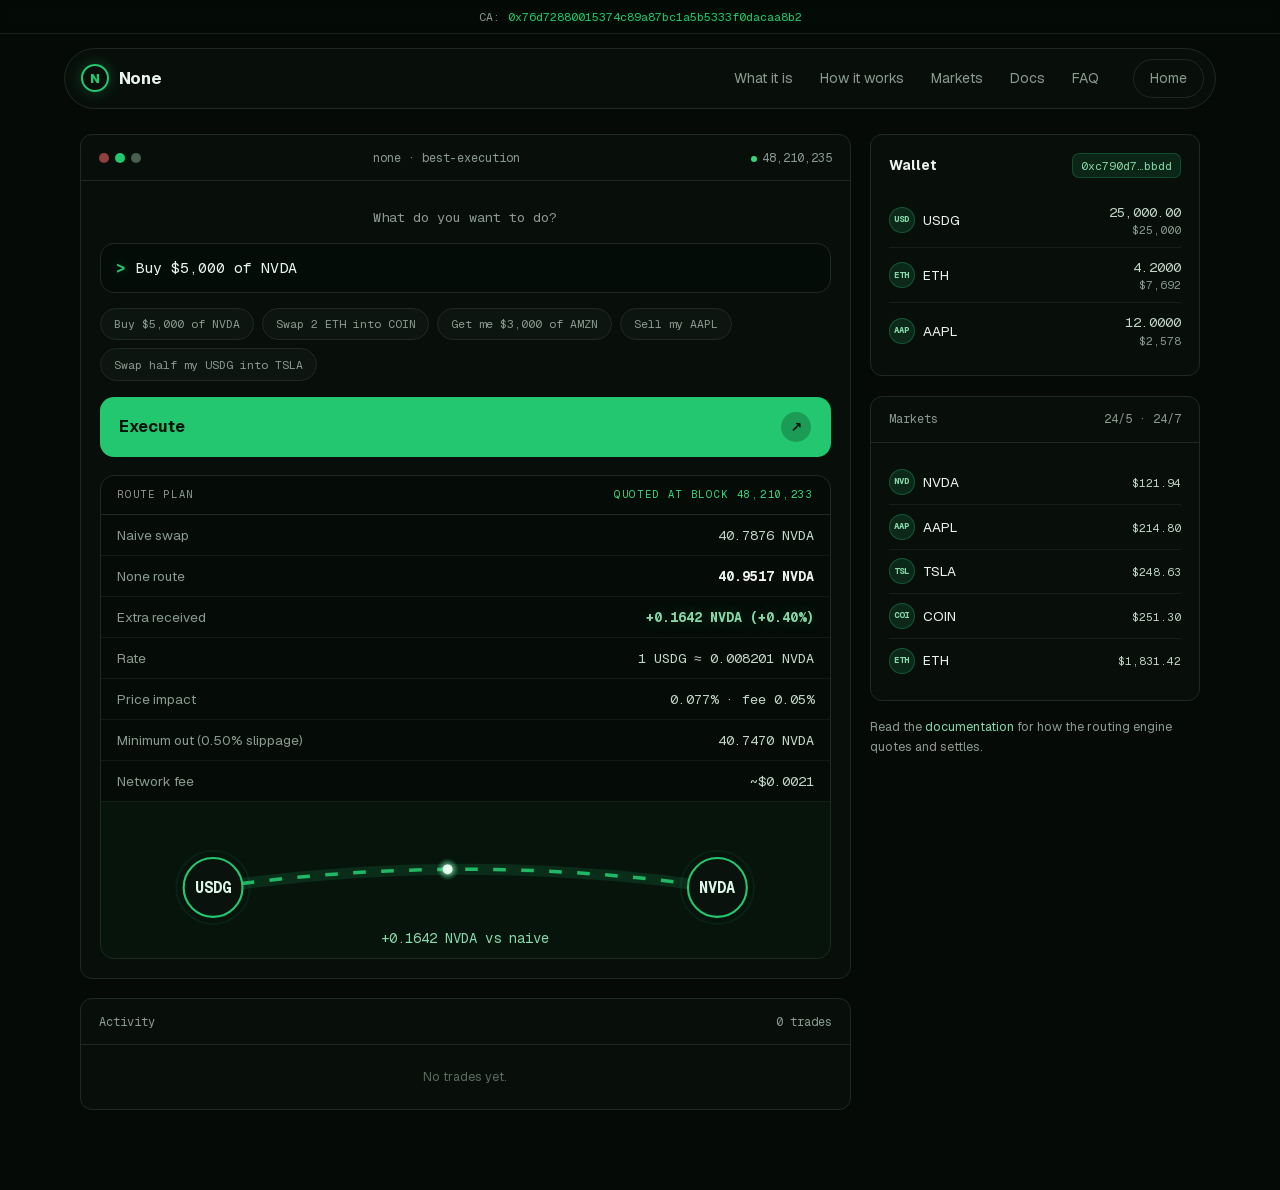
==== app/index.html @ 51dc3577 "Set headings in Space Grotesk and add a restrained neon lift Headings were running in Geist, the Ver" ====
<!DOCTYPE html><html lang="en" class="geist_a71539c9-module__T19VSG__variable geist_mono_8d43a2aa-module__8Li5zG__variable">
<head>
<meta charset="utf-8"/>
<meta name="viewport" content="width=device-width, initial-scale=1"/>
<title>Trade — None AI</title>
<meta name="description" content="Type a trade in plain English and None routes it across every venue on Robinhood Chain."/>
<link rel="icon" href="/icon.svg" type="image/svg+xml"/>
<link rel="stylesheet" href="/_next/static/chunks/3ksqjcf432ghy.css"/>
<link rel="stylesheet" href="/nk-page.css"/>
<style>
.wrap{max-width:72rem;margin:0 auto;padding:1.6rem 1rem 5rem}
.cols{display:grid;grid-template-columns:1fr 330px;gap:1.2rem;align-items:start}
@media (max-width:960px){.cols{grid-template-columns:1fr}}
.panel{border:1px solid var(--border);border-radius:12px;background:rgba(10,18,13,.62);overflow:hidden}
.panel-h{display:flex;align-items:center;justify-content:space-between;gap:1rem;padding:.85rem 1.1rem;border-bottom:1px solid var(--border);font-family:var(--font-geist-mono),monospace;font-size:12px;color:var(--muted)}
.dots{display:flex;gap:.4rem}.dots i{width:10px;height:10px;border-radius:50%;display:block}
.dots i:nth-child(1){background:#ff6b6b8c}.dots i:nth-child(2){background:#23c76f}.dots i:nth-child(3){background:#47604f}
.blk{width:6px;height:6px;border-radius:50%;background:var(--green);display:inline-block;animation:bp 1.6s ease-out infinite;margin-right:.35rem}
@keyframes bp{0%{box-shadow:0 0 0 0 rgba(55,214,122,.6)}70%{box-shadow:0 0 0 7px rgba(55,214,122,0)}100%{box-shadow:0 0 0 0 rgba(55,214,122,0)}}
.pad{padding:1.2rem}
.ask{text-align:center;color:var(--muted);font-family:var(--font-geist-mono),monospace;font-size:13.5px;margin:.4rem 0 1rem}
.inputrow{display:flex;align-items:center;gap:.6rem;border:1px solid var(--border);border-radius:14px;background:rgba(3,11,6,.6);padding:.75rem .9rem;transition:border-color .3s,box-shadow .3s}
.inputrow:focus-within{border-color:rgba(35,199,111,.6);box-shadow:0 0 0 3px rgba(35,199,111,.13)}
.inputrow .gt{color:var(--accent);font-family:var(--font-geist-mono),monospace;font-weight:700}
#intent{flex:1;background:none;border:0;outline:none;color:var(--fg);font-family:var(--font-geist-mono),monospace;font-size:15px;min-width:0}
#intent::placeholder{color:#4c6155}
.chips{display:flex;flex-wrap:wrap;gap:.5rem;margin-top:.9rem}
.chip{
  border:1px solid var(--border);background:rgba(17,26,20,.6);color:var(--muted);border-radius:999px;
  padding:.42rem .8rem;font-family:var(--font-geist-mono),monospace;font-size:11.5px;cursor:pointer;
  transition:border-color .25s,color .25s,transform .25s;
}
.chip:hover{border-color:rgba(35,199,111,.5);color:var(--fg);transform:translateY(-1px)}
.btn{
  width:100%;margin-top:1rem;border:0;border-radius:14px;cursor:pointer;font-size:16px;font-weight:700;color:#04140a;
  padding:.95rem 1.2rem;display:flex;align-items:center;justify-content:space-between;
  background:var(--accent);transition:background .2s ease,opacity .2s ease;font-family:inherit;
}
.btn:hover:not(:disabled){background:#2fd882}
.btn:disabled{opacity:.45;cursor:not-allowed}
.btn .ar{width:30px;height:30px;border-radius:50%;background:rgba(0,0,0,.22);display:grid;place-items:center;font-size:14px}
.quote{margin-top:1.1rem;border:1px solid var(--border);border-radius:14px;background:rgba(3,11,6,.5);overflow:hidden}
.quote.hidden,.hidden{display:none}
.qh{display:flex;justify-content:space-between;align-items:center;padding:.7rem 1rem;border-bottom:1px solid var(--border);font-family:var(--font-geist-mono),monospace;font-size:10.5px;letter-spacing:.16em;text-transform:uppercase;color:var(--muted)}
.qh .ok{color:var(--green)}
.qrow{display:flex;justify-content:space-between;gap:1rem;padding:.62rem 1rem;font-size:13.5px}
.qrow+.qrow{border-top:1px solid rgba(30,42,34,.55)}
.qrow span:first-child{color:var(--muted)}
.qrow span:last-child{font-family:var(--font-geist-mono),monospace;color:#c2d6c9;text-align:right}
.qrow.win span:last-child{color:var(--fg);font-weight:700}
.qrow.delta span:last-child{color:var(--accent-soft);font-weight:700}
.routeviz{padding:.4rem 0 .2rem;background:rgba(35,199,111,.04);border-top:1px solid rgba(30,42,34,.55)}
.routeviz svg{display:block;width:100%;height:auto}
.err{border:1px solid rgba(255,107,107,.4);background:rgba(255,107,107,.08);color:#ffb3b3;border-radius:12px;padding:.8rem 1rem;font-size:13.5px;margin-top:1rem;line-height:1.55}
/* wallet card */
.wcard{padding:1.1rem}
.wtop{display:flex;justify-content:space-between;align-items:center;margin-bottom:.9rem}
.wtop b{font-size:14px}
.addr{font-family:var(--font-geist-mono),monospace;font-size:11.5px;color:var(--accent-soft);background:rgba(35,199,111,.12);border:1px solid rgba(35,199,111,.25);padding:.2rem .5rem;border-radius:7px}
.bal{display:flex;justify-content:space-between;align-items:center;padding:.55rem 0;font-size:13.5px;border-top:1px solid rgba(30,42,34,.6)}
.bal:first-of-type{border-top:0}
.bal .s{display:flex;align-items:center;gap:.55rem}
.sym{width:26px;height:26px;border-radius:50%;display:grid;place-items:center;font-family:var(--font-geist-mono),monospace;font-size:9px;font-weight:700;background:rgba(35,199,111,.14);border:1px solid rgba(35,199,111,.3);color:var(--accent-soft)}
.bal .v{font-family:var(--font-geist-mono),monospace;text-align:right;color:#c2d6c9}
.bal .v small{display:block;color:var(--muted);font-size:11px}
.px{font-family:var(--font-geist-mono),monospace;font-size:11px;transition:color .4s}
.px.up{color:var(--green)}.px.dn{color:var(--red)}
.hist{max-height:250px;overflow:auto}
.hitem{padding:.65rem 1.1rem;border-top:1px solid rgba(30,42,34,.6);font-size:12.5px;color:var(--muted);animation:nkDrop .3s ease}
.hitem b{color:var(--fg);font-weight:600}
.hitem .h{font-family:var(--font-geist-mono),monospace;font-size:10.5px;color:#5a6b60;display:block;margin-top:.2rem}
.empty{padding:1.4rem 1.1rem;color:#5a6b60;font-size:12.5px;text-align:center}
/* execution overlay */
.exec{position:fixed;inset:0;z-index:80;display:grid;place-items:center;background:rgba(3,11,6,.82);backdrop-filter:blur(6px);animation:nkDrop .3s ease}
.exec-box{width:min(92vw,420px);border:1px solid rgba(35,199,111,.4);border-radius:18px;background:rgba(10,18,13,.97);padding:1.5rem;box-shadow:0 30px 80px -30px rgba(0,0,0,.9)}
.exec-box h3{margin:0 0 1.1rem;font-size:17px}
.estep{display:flex;align-items:center;gap:.7rem;padding:.5rem 0;font-size:13.5px;color:#5a6b60;transition:color .3s}
.estep.on{color:#c2d6c9}.estep.done{color:var(--fg)}
.spin{width:16px;height:16px;border-radius:50%;border:2px solid rgba(35,199,111,.25);border-top-color:var(--accent);flex:0 0 auto}
.estep.on .spin{animation:sp .7s linear infinite}
@keyframes sp{to{transform:rotate(360deg)}}
.estep.done .spin{border-color:var(--green);border-top-color:var(--green);position:relative}
.estep.done .spin::after{content:"";position:absolute;left:4px;top:1px;width:4px;height:8px;border:2px solid var(--green);border-top:0;border-left:0;transform:rotate(45deg)}
.receipt{margin-top:1.1rem;padding-top:1rem;border-top:1px solid var(--border);font-size:13px}
.receipt .r{display:flex;justify-content:space-between;gap:1rem;padding:.28rem 0;color:var(--muted)}
.receipt .r span:last-child{font-family:var(--font-geist-mono),monospace;color:#c2d6c9;word-break:break-all;text-align:right}
.receipt .g{color:var(--green);font-weight:700}
</style>
<link rel="preload" as="font" type="font/woff2" crossorigin href="/fonts/space-grotesk-latin.woff2"/><link rel="stylesheet" href="/nk-type.css?v=1"/></head>
<body>

<div class="nk-topbar">CA: <span class="mono accent">0x76d72880015374c89a87bc1a5b5333f0dacaa8b2</span></div>

<header class="nk-hdr">
  <nav class="nk-nav">
    <a class="nk-brand" href="/"><span class="nk-logo">N</span> None</a>
    <div class="nk-links">
      <a href="/#what">What it is</a><a href="/#how">How it works</a>
      <a href="/#markets">Markets</a><a href="/docs">Docs</a><a href="/#faq">FAQ</a>
    </div>
    <div class="nk-actions">
      <a class="nk-ghost" href="/">Home</a>
      <button class="nk-burger" aria-label="Menu" aria-expanded="false"><span></span><span></span><span></span></button>
    </div>
  </nav>
  <div class="nk-mobile" hidden>
    <a href="/#what">What it is</a><a href="/#how">How it works</a><a href="/#markets">Markets</a>
    <a href="/docs">Docs</a><a href="/#faq">FAQ</a>
  </div>
</header>

<div class="wrap">
  <div class="cols">
    <div>
      <div class="panel">
        <div class="panel-h">
          <div class="dots"><i></i><i></i><i></i></div>
          <span>none · best-execution</span>
          <span><span class="blk"></span><span id="blk">48,210,233</span></span>
        </div>
        <div class="pad">
          <p class="ask">What do you want to do?</p>
          <div class="inputrow">
            <span class="gt">&gt;</span>
            <input id="intent" autocomplete="off" spellcheck="false" placeholder="Buy $5,000 of NVDA"/>
          </div>
          <div class="chips" id="chips"></div>
          <button class="btn" id="exec" disabled>Execute <span class="ar">↗</span></button>
          <div id="err" class="err hidden"></div>

          <div class="quote hidden" id="quote">
            <div class="qh"><span>Route plan</span><span class="ok" id="qblock">quoted at block —</span></div>
            <div class="qrow"><span>Naive swap</span><span id="qnaive">—</span></div>
            <div class="qrow win"><span>None route</span><span id="qroute">—</span></div>
            <div class="qrow delta"><span>Extra received</span><span id="qdelta">—</span></div>
            <div class="qrow"><span>Rate</span><span id="qrate">—</span></div>
            <div class="qrow"><span>Price impact</span><span id="qimpact">—</span></div>
            <div class="qrow"><span>Minimum out (0.50% slippage)</span><span id="qmin">—</span></div>
            <div class="qrow"><span>Network fee</span><span id="qgas">—</span></div>
            <div class="routeviz" id="viz"></div>
          </div>
        </div>
      </div>

      <div class="panel" style="margin-top:1.2rem">
        <div class="panel-h"><span>Activity</span><span id="hcount">0 trades</span></div>
        <div class="hist" id="hist"><div class="empty">No trades yet.</div></div>
      </div>
    </div>

    <div>
      <div class="panel">
        <div class="wcard">
          <div class="wtop"><b>Wallet</b><span class="addr" id="waddr">0x0000…0000</span></div>
          <div id="bals"></div>
        </div>
      </div>
      <div class="panel" style="margin-top:1.2rem">
        <div class="panel-h"><span>Markets</span><span>24/5 · 24/7</span></div>
        <div class="wcard" id="mkts"></div>
      </div>
      <p class="muted small" style="margin-top:1rem;line-height:1.6">
        Read the <a href="/docs" style="color:var(--accent-soft)">documentation</a> for how the routing engine quotes and settles.
      </p>
    </div>
  </div>
</div>

<script src="/nk-page.js" defer></script>
<script>
(function(){
  /* ---------- simulated market ---------- */
  var A = {
    USDG:{name:'Stablecoin', px:1,        cls:'base'},
    ETH :{name:'Ether',      px:1831.42,  cls:'crypto'},
    NVDA:{name:'NVIDIA',     px:121.94,   cls:'equity'},
    AAPL:{name:'Apple',      px:214.80,   cls:'equity'},
    TSLA:{name:'Tesla',      px:248.63,   cls:'equity'},
    COIN:{name:'Coinbase',   px:251.30,   cls:'equity'},
    AMZN:{name:'Amazon',     px:178.24,   cls:'equity'},
    MSFT:{name:'Microsoft',  px:449.10,   cls:'equity'},
    GOOGL:{name:'Alphabet',  px:176.90,   cls:'equity'},
    META:{name:'Meta',       px:512.70,   cls:'equity'}
  };
  var bal = { USDG:25000, ETH:4.2, NVDA:0, AAPL:12, TSLA:0, COIN:0, AMZN:0, MSFT:0, GOOGL:0, META:0 };
  var block = 48210233, hist = [];

  var $ = function(id){ return document.getElementById(id); };
  function fmt(v,d){ d = d==null?2:d; return v.toLocaleString('en-US',{minimumFractionDigits:d,maximumFractionDigits:d}); }
  function short(v){ return v>=1000? fmt(v,0) : fmt(v,2); }

  var addr = '0x' + Math.random().toString(16).slice(2,8) + '…' + Math.random().toString(16).slice(2,6);
  $('waddr').textContent = addr;

  /* ---------- render ---------- */
  function renderBals(){
    var h = '';
    Object.keys(bal).forEach(function(s){
      if (bal[s] <= 0.000001 && s!=='USDG') return;
      var usd = bal[s]*A[s].px;
      h += '<div class="bal"><div class="s"><span class="sym">'+s.slice(0,3)+'</span><div><div>'+s+'</div></div></div>'+
           '<div class="v">'+fmt(bal[s], s==='USDG'?2:4)+'<small>$'+short(usd)+'</small></div></div>';
    });
    $('bals').innerHTML = h;
  }
  function renderMkts(){
    var h = '';
    ['NVDA','AAPL','TSLA','COIN','ETH'].forEach(function(s){
      h += '<div class="bal"><div class="s"><span class="sym">'+s.slice(0,3)+'</span><div>'+s+'</div></div>'+
           '<div class="v"><span class="px" data-px="'+s+'">$'+fmt(A[s].px,2)+'</span></div></div>';
    });
    $('mkts').innerHTML = h;
  }
  renderBals(); renderMkts();

  /* price drift + block ticker */
  setInterval(function(){
    Object.keys(A).forEach(function(s){
      if (s==='USDG') return;
      var chg = (Math.random()*2-1)*0.004;
      A[s].px *= (1+chg); A[s].dir = chg>=0?1:-1;
    });
    document.querySelectorAll('[data-px]').forEach(function(el){
      var s = el.getAttribute('data-px');
      el.textContent = '$'+fmt(A[s].px,2);
      el.classList.remove('up','dn'); void el.offsetWidth;
      el.classList.add(A[s].dir>0?'up':'dn');
    });
    renderBals();
    if (!$('quote').classList.contains('hidden')) quote(lastIntent, true);
  }, 2200);
  setInterval(function(){ block += Math.floor(Math.random()*4)+1; $('blk').textContent = block.toLocaleString('en-US'); }, 900);

  /* ---------- intent parser ---------- */
  var SYMS = Object.keys(A);
  function findSym(txt, skip){
    var best=null, bi=1e9;
    SYMS.forEach(function(s){
      if (skip && s===skip) return;
      var re = new RegExp('\\b'+s+'\\b','i'), m = txt.match(re);
      if (m && m.index<bi){ bi=m.index; best=s; }
    });
    return best;
  }
  function parse(raw){
    var t = (raw||'').trim();
    if (!t) return {err:'Type what you want to do — for example "Buy $5,000 of NVDA".'};
    var low = t.toLowerCase();

    // sell / dump the whole position
    if (/\b(sell|dump)\b/.test(low)){
      var s1 = findSym(t);
      if (!s1) return {err:'Which asset do you want to sell? Try "Sell my AAPL".'};
      if (s1==='USDG') return {err:'USDG is the base asset here — sell an equity or ETH into it instead.'};
      var amt = bal[s1];
      if (/\bhalf\b/.test(low)) amt = bal[s1]/2;
      if (amt<=0) return {err:'Your wallet holds no '+s1+'. Buy some first, then sell it.'};
      return {inA:s1, outA:'USDG', amtIn:amt};
    }

    // explicit token amount: "swap 2 ETH into COIN"
    var mTok = t.match(/([\d,]+(?:\.\d+)?)\s*([A-Za-z]{2,5})\b/);
    // dollar amount: "buy $5,000 of NVDA"
    var mUsd = t.match(/\$\s*([\d,]+(?:\.\d+)?)\s*(k|m)?/i);

    var outA = null, inA = null, amtIn = null;

    if (mUsd){
      var v = parseFloat(mUsd[1].replace(/,/g,''));
      if (/k/i.test(mUsd[2]||'')) v *= 1000;
      if (/m/i.test(mUsd[2]||'')) v *= 1e6;
      inA = 'USDG'; amtIn = v;
      outA = findSym(t,'USDG');
      if (!outA) return {err:'Which asset should I buy? Try "Buy $5,000 of NVDA".'};
    } else if (mTok && A[mTok[2].toUpperCase()]){
      inA = mTok[2].toUpperCase();
      amtIn = parseFloat(mTok[1].replace(/,/g,''));
      var rest = t.slice((mTok.index||0)+mTok[0].length);
      outA = findSym(rest, inA) || findSym(t, inA);
      if (!outA) return {err:'What should I swap that into? Try "Swap 2 ETH into COIN".'};
    } else if (/\bhalf\b/.test(low)){
      inA = findSym(t) || 'USDG';
      amtIn = bal[inA]/2;
      outA = findSym(t, inA);
      if (!outA) return {err:'What should I swap into? Try "Swap half my USDG into TSLA".'};
    } else {
      outA = findSym(t);
      if (outA) return {err:'How much '+outA+' do you want? Add a size, like "$3,000 of '+outA+'".'};
      return {err:'I could not read a trade from that. Try "Buy $5,000 of NVDA".'};
    }

    if (inA===outA) return {err:'Input and output are the same asset.'};
    if (!(amtIn>0)) return {err:'That size does not parse as a positive amount.'};
    if (amtIn > bal[inA]+1e-9) return {err:'Insufficient balance: you hold '+fmt(bal[inA],4)+' '+inA+'.'};
    return {inA:inA, outA:outA, amtIn:amtIn};
  }

  /* ---------- routing model (simulated) ---------- */
  function route(p){
    var vIn = p.amtIn * A[p.inA].px;
    var direct = (p.inA==='USDG'||p.outA==='USDG'||p.inA==='ETH'||p.outA==='ETH');
    var hops = direct ? [p.inA, p.outA] : [p.inA, 'ETH', p.outA];
    // naive: single direct pool, wider fee tier + more impact
    var naiveFee = 0.0030, naiveImpact = Math.min(0.012, vIn/2.2e6);
    var naiveOut = vIn*(1-naiveFee-naiveImpact)/A[p.outA].px;
    // routed: better tier, split impact across hops
    var rFee = direct ? 0.0005 : 0.0010, rImpact = Math.min(0.005, vIn/6.5e6);
    var routedOut = vIn*(1-rFee-rImpact)/A[p.outA].px;
    if (routedOut <= naiveOut) routedOut = naiveOut*1.0008;
    return {
      hops:hops, naiveOut:naiveOut, routedOut:routedOut,
      delta:routedOut-naiveOut, deltaPct:(routedOut/naiveOut-1)*100,
      rate:A[p.inA].px/A[p.outA].px, impact:rImpact*100,
      min:routedOut*0.995, gas:0.0021, tier:direct?'0.05%':'0.05% + 0.05%', vIn:vIn
    };
  }

  function vizSvg(hops, delta, outA){
    var W=520, H=hops.length>2?128:104, y=hops.length>2?74:56;
    var xs = hops.length>2 ? [62,260,458] : [80,440];
    var top = hops.length>2 ? 34 : y;
    var path = hops.length>2
      ? 'M62 '+y+' Q150 '+top+' 260 '+top+' Q370 '+top+' 458 '+y
      : 'M80 '+y+' Q260 '+(y-26)+' 440 '+y;
    var nodes = hops.map(function(s,i){
      var cx = xs[i], cy = (hops.length>2 && i===1) ? top : y;
      return '<circle cx="'+cx+'" cy="'+cy+'" r="21" fill="#0a120d" stroke="#23c76f" stroke-width="1.5"/>'+
        '<circle cx="'+cx+'" cy="'+cy+'" r="21" fill="none" stroke="#23c76f" stroke-width="1.5" opacity=".5">'+
        '<animate attributeName="r" values="21;27;21" dur="2.6s" repeatCount="indefinite"/>'+
        '<animate attributeName="opacity" values=".5;0;.5" dur="2.6s" repeatCount="indefinite"/></circle>'+
        '<text x="'+cx+'" y="'+(cy+4)+'" text-anchor="middle" font-family="var(--font-geist-mono),monospace" font-weight="700" font-size="11" fill="#dcf7e8">'+s+'</text>';
    }).join('');
    return '<svg viewBox="0 0 '+W+' '+H+'" fill="none" xmlns="http://www.w3.org/2000/svg">'+
      '<defs><radialGradient id="pg"><stop offset="0" stop-color="#e9fdf1"/><stop offset="1" stop-color="#23c76f" stop-opacity="0"/></radialGradient></defs>'+
      '<path d="'+path+'" stroke="#23c76f" stroke-width="8" opacity=".14" fill="none"/>'+
      '<path id="rp" d="'+path+'" stroke="#23c76f" stroke-width="2.5" fill="none" stroke-dasharray="9 11" opacity=".9">'+
        '<animate attributeName="stroke-dashoffset" from="0" to="-40" dur="1.1s" repeatCount="indefinite"/></path>'+
      '<circle r="8" fill="url(#pg)"><animateMotion dur="2.4s" repeatCount="indefinite"><mpath href="#rp"/></animateMotion></circle>'+
      '<circle r="3.5" fill="#e9fdf1"><animateMotion dur="2.4s" repeatCount="indefinite"><mpath href="#rp"/></animateMotion></circle>'+
      nodes+
      '<text x="'+(W/2)+'" y="'+(H-8)+'" text-anchor="middle" font-family="var(--font-geist-mono),monospace" font-size="10" fill="#86d8a8">+'+fmt(delta,4)+' '+outA+' vs naive</text>'+
      '</svg>';
  }

  /* ---------- quote ---------- */
  var lastIntent='', lastPlan=null;
  function quote(raw, silent){
    lastIntent = raw;
    var p = parse(raw);
    if (p.err){
      lastPlan=null; $('exec').disabled=true; $('quote').classList.add('hidden');
      if (!silent && raw.trim()){ $('err').textContent = p.err; $('err').classList.remove('hidden'); }
      else $('err').classList.add('hidden');
      return;
    }
    $('err').classList.add('hidden');
    var r = route(p); lastPlan = {p:p, r:r};
    $('qblock').textContent = 'quoted at block '+block.toLocaleString('en-US');
    $('qnaive').textContent = fmt(r.naiveOut,4)+' '+p.outA;
    $('qroute').textContent = fmt(r.routedOut,4)+' '+p.outA;
    $('qdelta').textContent = '+'+fmt(r.delta,4)+' '+p.outA+'  (+'+r.deltaPct.toFixed(2)+'%)';
    $('qrate').textContent = '1 '+p.inA+' ≈ '+fmt(r.rate, r.rate<1?6:4)+' '+p.outA;
    $('qimpact').textContent = r.impact.toFixed(3)+'%  ·  fee '+r.tier;
    $('qmin').textContent = fmt(r.min,4)+' '+p.outA;
    $('qgas').textContent = '~$'+r.gas.toFixed(4);
    $('viz').innerHTML = vizSvg(r.hops, r.delta, p.outA);
    $('quote').classList.remove('hidden');
    $('exec').disabled = false;
  }

  var ti;
  $('intent').addEventListener('input', function(){ clearTimeout(ti); ti=setTimeout(function(){ quote($('intent').value); },220); });
  $('intent').addEventListener('keydown', function(e){ if(e.key==='Enter' && !$('exec').disabled) run(); });

  var EX = ['Buy $5,000 of NVDA','Swap 2 ETH into COIN','Get me $3,000 of AMZN','Sell my AAPL','Swap half my USDG into TSLA'];
  $('chips').innerHTML = EX.map(function(e){ return '<button class="chip">'+e+'</button>'; }).join('');
  $('chips').addEventListener('click', function(e){
    if (!e.target.classList.contains('chip')) return;
    $('intent').value = e.target.textContent; quote(e.target.textContent);
  });

  /* ---------- simulated execution ---------- */
  function run(){
    if (!lastPlan) return;
    var p = lastPlan.p, r = lastPlan.r;
    var steps = ['Re-quoting at head block','Simulating route','Awaiting signature','Settling on Robinhood Chain'];
    var ov = document.createElement('div'); ov.className='exec';
    ov.innerHTML = '<div class="exec-box"><h3>Executing trade</h3><div id="esteps">'+
      steps.map(function(s,i){ return '<div class="estep" data-i="'+i+'"><span class="spin"></span><span>'+s+'</span></div>'; }).join('')+
      '</div><div id="rc"></div></div>';
    document.body.appendChild(ov);
    var i=0;
    function next(){
      var els = ov.querySelectorAll('.estep');
      if (i>0) { els[i-1].classList.remove('on'); els[i-1].classList.add('done'); }
      if (i>=steps.length) return done();
      els[i].classList.add('on'); i++;
      setTimeout(next, 620);
    }
    function done(){
      // apply the simulated fill
      bal[p.inA] -= p.amtIn;
      bal[p.outA] = (bal[p.outA]||0) + r.routedOut;
      renderBals();
      var hash = '0x' + Array.from({length:16},function(){return Math.floor(Math.random()*16).toString(16);}).join('') + '…simulated';
      $('rc') && ($('rc').innerHTML =
        '<div class="receipt">'+
        '<div class="r"><span>Status</span><span class="g">Filled (simulated)</span></div>'+
        '<div class="r"><span>Sent</span><span>'+fmt(p.amtIn,4)+' '+p.inA+'</span></div>'+
        '<div class="r"><span>Received</span><span>'+fmt(r.routedOut,4)+' '+p.outA+'</span></div>'+
        '<div class="r"><span>Route</span><span>'+r.hops.join(' → ')+'</span></div>'+
        '<div class="r"><span>Better than naive</span><span class="g">+'+fmt(r.delta,4)+' '+p.outA+'</span></div>'+
        '<div class="r"><span>Block</span><span>'+block.toLocaleString('en-US')+'</span></div>'+
        '<div class="r"><span>Tx</span><span>'+hash+'</span></div>'+
        '</div><button class="btn" id="cl" style="margin-top:1.1rem">Close <span class="ar">✕</span></button>');
      var c = document.getElementById('cl');
      if (c) c.onclick = function(){ ov.remove(); };
      hist.unshift({p:p,r:r,hash:hash,block:block});
      renderHist();
      quote(lastIntent, true);
    }
    next();
  }
  $('exec').addEventListener('click', run);

  function renderHist(){
    $('hcount').textContent = hist.length+(hist.length===1?' trade':' trades');
    if (!hist.length){ $('hist').innerHTML = '<div class="empty">No trades yet.</div>'; return; }
    $('hist').innerHTML = hist.map(function(h){
      return '<div class="hitem"><b>'+fmt(h.p.amtIn,4)+' '+h.p.inA+'</b> → <b>'+fmt(h.r.routedOut,4)+' '+h.p.outA+'</b>'+
        '  ·  <span style="color:var(--green)">+'+fmt(h.r.delta,4)+'</span> vs naive'+
        '<span class="h">'+h.r.hops.join(' → ')+'  ·  block '+h.block.toLocaleString('en-US')+'  ·  '+h.hash+'</span></div>';
    }).join('');
  }

  // seed the first quote
  $('intent').value = EX[0]; quote(EX[0]);
})();
</script>
</body></html>
---- _next/static/chunks/3ksqjcf432ghy.css ----
@font-face{font-family:Geist;font-style:normal;font-weight:100 900;font-display:swap;src:url(../media/fef07dbb0973bf53-s.3p2_lha1f2xer.woff2)format("woff2");unicode-range:U+460-52F,U+1C80-1C8A,U+20B4,U+2DE0-2DFF,U+A640-A69F,U+FE2E-FE2F}@font-face{font-family:Geist;font-style:normal;font-weight:100 900;font-display:swap;src:url(../media/8a480f0b521d4e75-s.1qq4vpdcun5oj.woff2)format("woff2");unicode-range:U+301,U+400-45F,U+490-491,U+4B0-4B1,U+2116}@font-face{font-family:Geist;font-style:normal;font-weight:100 900;font-display:swap;src:url(../media/53b9e256198e5412-s.390ncx5urfkfu.woff2)format("woff2");unicode-range:U+102-103,U+110-111,U+128-129,U+168-169,U+1A0-1A1,U+1AF-1B0,U+300-301,U+303-304,U+308-309,U+323,U+329,U+1EA0-1EF9,U+20AB}@font-face{font-family:Geist;font-style:normal;font-weight:100 900;font-display:swap;src:url(../media/7178b3e590c64307-s.21jp631_3pja2.woff2)format("woff2");unicode-range:U+100-2BA,U+2BD-2C5,U+2C7-2CC,U+2CE-2D7,U+2DD-2FF,U+304,U+308,U+329,U+1D00-1DBF,U+1E00-1E9F,U+1EF2-1EFF,U+2020,U+20A0-20AB,U+20AD-20C0,U+2113,U+2C60-2C7F,U+A720-A7FF}@font-face{font-family:Geist;font-style:normal;font-weight:100 900;font-display:swap;src:url(../media/caa3a2e1cccd8315-s.p.0wgildi0cnwt9.woff2)format("woff2");unicode-range:U+??,U+131,U+152-153,U+2BB-2BC,U+2C6,U+2DA,U+2DC,U+304,U+308,U+329,U+2000-206F,U+20AC,U+2122,U+2191,U+2193,U+2212,U+2215,U+FEFF,U+FFFD}@font-face{font-family:Geist Fallback;src:local(Arial);ascent-override:95.94%;descent-override:28.16%;line-gap-override:0.0%;size-adjust:104.76%}.geist_a71539c9-module__T19VSG__className{font-family:Geist,Geist Fallback;font-style:normal}.geist_a71539c9-module__T19VSG__variable{--font-geist-sans:"Geist", "Geist Fallback"}
@font-face{font-family:Geist Mono;font-style:normal;font-weight:100 900;font-display:swap;src:url(../media/5ce348bf30bf5439-s.31988l_ccedte.woff2)format("woff2");unicode-range:U+460-52F,U+1C80-1C8A,U+20B4,U+2DE0-2DFF,U+A640-A69F,U+FE2E-FE2F}@font-face{font-family:Geist Mono;font-style:normal;font-weight:100 900;font-display:swap;src:url(../media/4fa387ec64143e14-s.2tuy5pz7dlieh.woff2)format("woff2");unicode-range:U+301,U+400-45F,U+490-491,U+4B0-4B1,U+2116}@font-face{font-family:Geist Mono;font-style:normal;font-weight:100 900;font-display:swap;src:url(../media/6306c77e7c8268e4-s.2dbetqa9o8jxf.woff2)format("woff2");unicode-range:U+2000-2001,U+2004-2008,U+200A,U+23B8-23BD,U+2500-259F}@font-face{font-family:Geist Mono;font-style:normal;font-weight:100 900;font-display:swap;src:url(../media/7d817b4c03b0c5f1-s.1uyisp29ctx0d.woff2)format("woff2");unicode-range:U+102-103,U+110-111,U+128-129,U+168-169,U+1A0-1A1,U+1AF-1B0,U+300-301,U+303-304,U+308-309,U+323,U+329,U+1EA0-1EF9,U+20AB}@font-face{font-family:Geist Mono;font-style:normal;font-weight:100 900;font-display:swap;src:url(../media/bbc41e54d2fcbd21-s.1rgnod-3esatf.woff2)format("woff2");unicode-range:U+100-2BA,U+2BD-2C5,U+2C7-2CC,U+2CE-2D7,U+2DD-2FF,U+304,U+308,U+329,U+1D00-1DBF,U+1E00-1E9F,U+1EF2-1EFF,U+2020,U+20A0-20AB,U+20AD-20C0,U+2113,U+2C60-2C7F,U+A720-A7FF}@font-face{font-family:Geist Mono;font-style:normal;font-weight:100 900;font-display:swap;src:url(../media/797e433ab948586e-s.p.0r6juujl39pe6.woff2)format("woff2");unicode-range:U+??,U+131,U+152-153,U+2BB-2BC,U+2C6,U+2DA,U+2DC,U+304,U+308,U+329,U+2000-206F,U+20AC,U+2122,U+2191,U+2193,U+2212,U+2215,U+FEFF,U+FFFD}@font-face{font-family:Geist Mono Fallback;src:local(Arial);ascent-override:74.67%;descent-override:21.92%;line-gap-override:0.0%;size-adjust:134.59%}.geist_mono_8d43a2aa-module__8Li5zG__className{font-family:Geist Mono,Geist Mono Fallback;font-style:normal}.geist_mono_8d43a2aa-module__8Li5zG__variable{--font-geist-mono:"Geist Mono", "Geist Mono Fallback"}
@layer properties{@supports (((-webkit-hyphens:none)) and (not (margin-trim:inline))) or ((-moz-orient:inline) and (not (color:rgb(from red r g b)))){*,:before,:after,::backdrop{--tw-translate-x:0;--tw-translate-y:0;--tw-translate-z:0;--tw-rotate-x:initial;--tw-rotate-y:initial;--tw-rotate-z:initial;--tw-skew-x:initial;--tw-skew-y:initial;--tw-space-y-reverse:0;--tw-divide-y-reverse:0;--tw-border-style:solid;--tw-leading:initial;--tw-font-weight:initial;--tw-tracking:initial;--tw-ordinal:initial;--tw-slashed-zero:initial;--tw-numeric-figure:initial;--tw-numeric-spacing:initial;--tw-numeric-fraction:initial;--tw-shadow:0 0 #0000;--tw-shadow-color:initial;--tw-shadow-alpha:100%;--tw-inset-shadow:0 0 #0000;--tw-inset-shadow-color:initial;--tw-inset-shadow-alpha:100%;--tw-ring-color:initial;--tw-ring-shadow:0 0 #0000;--tw-inset-ring-color:initial;--tw-inset-ring-shadow:0 0 #0000;--tw-ring-inset:initial;--tw-ring-offset-width:0px;--tw-ring-offset-color:#fff;--tw-ring-offset-shadow:0 0 #0000;--tw-blur:initial;--tw-brightness:initial;--tw-contrast:initial;--tw-grayscale:initial;--tw-hue-rotate:initial;--tw-invert:initial;--tw-opacity:initial;--tw-saturate:initial;--tw-sepia:initial;--tw-drop-shadow:initial;--tw-drop-shadow-color:initial;--tw-drop-shadow-alpha:100%;--tw-drop-shadow-size:initial;--tw-backdrop-blur:initial;--tw-backdrop-brightness:initial;--tw-backdrop-contrast:initial;--tw-backdrop-grayscale:initial;--tw-backdrop-hue-rotate:initial;--tw-backdrop-invert:initial;--tw-backdrop-opacity:initial;--tw-backdrop-saturate:initial;--tw-backdrop-sepia:initial;--tw-duration:initial}}}@layer theme{:root,:host{--color-black:#000;--color-white:#fff;--spacing:.25rem;--container-xs:20rem;--container-xl:36rem;--container-2xl:42rem;--container-3xl:48rem;--container-4xl:56rem;--container-5xl:64rem;--container-6xl:72rem;--text-xs:.75rem;--text-xs--line-height:calc(1 / .75);--text-sm:.875rem;--text-sm--line-height:calc(1.25 / .875);--text-base:1rem;--text-base--line-height:calc(1.5 / 1);--text-lg:1.125rem;--text-lg--line-height:calc(1.75 / 1.125);--text-xl:1.25rem;--text-xl--line-height:calc(1.75 / 1.25);--text-2xl:1.5rem;--text-2xl--line-height:calc(2 / 1.5);--text-3xl:1.875rem;--text-3xl--line-height:calc(2.25 / 1.875);--text-4xl:2.25rem;--text-4xl--line-height:calc(2.5 / 2.25);--text-5xl:3rem;--text-5xl--line-height:1;--text-7xl:4.5rem;--text-7xl--line-height:1;--font-weight-medium:500;--font-weight-semibold:600;--font-weight-bold:700;--tracking-tight:-.025em;--tracking-wide:.025em;--tracking-widest:.1em;--leading-snug:1.375;--leading-relaxed:1.625;--radius-lg:.5rem;--radius-xl:.75rem;--radius-2xl:1rem;--radius-3xl:1.5rem;--blur-md:12px;--blur-xl:24px;--blur-3xl:64px;--default-transition-duration:.15s;--default-transition-timing-function:cubic-bezier(.4, 0, .2, 1);--default-font-family:var(--font-geist-sans);--default-mono-font-family:var(--font-geist-mono)}}@layer base{*,:after,:before,::backdrop{box-sizing:border-box;border:0 solid;margin:0;padding:0}::file-selector-button{box-sizing:border-box;border:0 solid;margin:0;padding:0}html,:host{-webkit-text-size-adjust:100%;tab-size:4;line-height:1.5;font-family:var(--default-font-family,-apple-system, BlinkMacSystemFont, "Segoe UI", Roboto, "Helvetica Neue", "Noto Sans", Arial, sans-serif, "Apple Color Emoji", "Segoe UI Emoji", "Segoe UI Symbol", "Noto Color Emoji");font-feature-settings:var(--default-font-feature-settings,normal);font-variation-settings:var(--default-font-variation-settings,normal);-webkit-tap-highlight-color:transparent}hr{height:0;color:inherit;border-top-width:1px}abbr:where([title]){-webkit-text-decoration:underline dotted;text-decoration:underline dotted}h1,h2,h3,h4,h5,h6{font-size:inherit;font-weight:inherit}a{color:inherit;-webkit-text-decoration:inherit;-webkit-text-decoration:inherit;-webkit-text-decoration:inherit;-webkit-text-decoration:inherit;text-decoration:inherit}b,strong{font-weight:bolder}code,kbd,samp,pre{font-family:var(--default-mono-font-family,ui-monospace, SFMono-Regular, Menlo, Monaco, Consolas, "Liberation Mono", "Courier New", monospace);font-feature-settings:var(--default-mono-font-feature-settings,normal);font-variation-settings:var(--default-mono-font-variation-settings,normal);font-size:1em}small{font-size:80%}sub,sup{vertical-align:baseline;font-size:75%;line-height:0;position:relative}sub{bottom:-.25em}sup{top:-.5em}table{text-indent:0;border-color:inherit;border-collapse:collapse}:-moz-focusring:where(:not(iframe)){outline:auto}progress{vertical-align:baseline}summary{display:list-item}ol,ul,menu{list-style:none}img,svg,video,canvas,audio,iframe,embed,object{vertical-align:middle;display:block}img,video{max-width:100%;height:auto}button,input,select,optgroup,textarea{font:inherit;font-feature-settings:inherit;font-variation-settings:inherit;letter-spacing:inherit;color:inherit;opacity:1;background-color:#0000;border-radius:0}::file-selector-button{font:inherit;font-feature-settings:inherit;font-variation-settings:inherit;letter-spacing:inherit;color:inherit;opacity:1;background-color:#0000;border-radius:0}:where(select:is([multiple],[size])) optgroup{font-weight:bolder}:where(select:is([multiple],[size])) optgroup option{padding-inline-start:20px}::file-selector-button{margin-inline-end:4px}::placeholder{opacity:1}@supports (not ((-webkit-appearance:-apple-pay-button))) or (contain-intrinsic-size:1px){::placeholder{color:currentColor}@supports (color:color-mix(in lab, red, red)){::placeholder{color:color-mix(in oklab, currentcolor 50%, transparent)}}}textarea{resize:vertical}::-webkit-search-decoration{-webkit-appearance:none}::-webkit-date-and-time-value{min-height:1lh;text-align:inherit}::-webkit-datetime-edit{display:inline-flex}::-webkit-datetime-edit-fields-wrapper{padding:0}::-webkit-datetime-edit{padding-block:0}::-webkit-datetime-edit-year-field{padding-block:0}::-webkit-datetime-edit-month-field{padding-block:0}::-webkit-datetime-edit-day-field{padding-block:0}::-webkit-datetime-edit-hour-field{padding-block:0}::-webkit-datetime-edit-minute-field{padding-block:0}::-webkit-datetime-edit-second-field{padding-block:0}::-webkit-datetime-edit-millisecond-field{padding-block:0}::-webkit-datetime-edit-meridiem-field{padding-block:0}::-webkit-calendar-picker-indicator{line-height:1}:-moz-ui-invalid{box-shadow:none}button,input:where([type=button],[type=reset],[type=submit]){appearance:button}::file-selector-button{appearance:button}::-webkit-inner-spin-button{height:auto}::-webkit-outer-spin-button{height:auto}[hidden]:where(:not([hidden=until-found])){display:none!important}}@layer components;@layer utilities{.pointer-events-auto{pointer-events:auto}.pointer-events-none{pointer-events:none}.absolute{position:absolute}.fixed{position:fixed}.relative{position:relative}.sticky{position:sticky}.-inset-8{inset:calc(var(--spacing) * -8)}.inset-0{inset:0}.inset-x-0{inset-inline:0}.top-0{top:0}.top-1\/2{top:50%}.top-24{top:calc(var(--spacing) * 24)}.top-\[-6\%\]{top:-6%}.right-0{right:0}.left-1\/2{left:50%}.-z-10{z-index:calc(10 * -1)}.z-20{z-index:20}.z-30{z-index:30}.z-40{z-index:40}.z-50{z-index:50}.mx-auto{margin-inline:auto}.my-1{margin-block:var(--spacing)}.mt-1{margin-top:var(--spacing)}.mt-2{margin-top:calc(var(--spacing) * 2)}.mt-3{margin-top:calc(var(--spacing) * 3)}.mt-4{margin-top:calc(var(--spacing) * 4)}.mt-5{margin-top:calc(var(--spacing) * 5)}.mt-6{margin-top:calc(var(--spacing) * 6)}.mt-8{margin-top:calc(var(--spacing) * 8)}.mt-12{margin-top:calc(var(--spacing) * 12)}.mt-24{margin-top:calc(var(--spacing) * 24)}.mb-1{margin-bottom:var(--spacing)}.mb-2{margin-bottom:calc(var(--spacing) * 2)}.mb-3{margin-bottom:calc(var(--spacing) * 3)}.mb-6{margin-bottom:calc(var(--spacing) * 6)}.-ml-px{margin-left:-1px}.ml-0\.5{margin-left:calc(var(--spacing) * .5)}.ml-1{margin-left:var(--spacing)}.ml-3{margin-left:calc(var(--spacing) * 3)}.ml-auto{margin-left:auto}.line-clamp-1{-webkit-line-clamp:1;-webkit-box-orient:vertical;display:-webkit-box;overflow:hidden}.block{display:block}.flex{display:flex}.grid{display:grid}.hidden{display:none}.inline{display:inline}.inline-block{display:inline-block}.size-1\.5{width:calc(var(--spacing) * 1.5);height:calc(var(--spacing) * 1.5)}.size-2{width:calc(var(--spacing) * 2);height:calc(var(--spacing) * 2)}.size-3{width:calc(var(--spacing) * 3);height:calc(var(--spacing) * 3)}.size-6{width:calc(var(--spacing) * 6);height:calc(var(--spacing) * 6)}.size-8{width:calc(var(--spacing) * 8);height:calc(var(--spacing) * 8)}.size-9{width:calc(var(--spacing) * 9);height:calc(var(--spacing) * 9)}.size-64{width:calc(var(--spacing) * 64);height:calc(var(--spacing) * 64)}.h-5{height:calc(var(--spacing) * 5)}.h-8{height:calc(var(--spacing) * 8)}.h-9{height:calc(var(--spacing) * 9)}.h-17{height:calc(var(--spacing) * 17)}.h-20{height:calc(var(--spacing) * 20)}.h-40{height:calc(var(--spacing) * 40)}.h-64{height:calc(var(--spacing) * 64)}.h-72{height:calc(var(--spacing) * 72)}.h-full{height:100%}.h-px{height:1px}.max-h-32{max-height:calc(var(--spacing) * 32)}.min-h-0{min-height:0}.min-h-\[60vh\]{min-height:60vh}.min-h-\[100dvh\]{min-height:100dvh}.min-h-full{min-height:100%}.w-2{width:calc(var(--spacing) * 2)}.w-8{width:calc(var(--spacing) * 8)}.w-9{width:calc(var(--spacing) * 9)}.w-40{width:calc(var(--spacing) * 40)}.w-\[30rem\]{width:30rem}.w-\[46rem\]{width:46rem}.w-auto{width:auto}.w-full{width:100%}.max-w-2xl{max-width:var(--container-2xl)}.max-w-3xl{max-width:var(--container-3xl)}.max-w-4xl{max-width:var(--container-4xl)}.max-w-5xl{max-width:var(--container-5xl)}.max-w-6xl{max-width:var(--container-6xl)}.max-w-\[85\%\]{max-width:85%}.max-w-xl{max-width:var(--container-xl)}.max-w-xs{max-width:var(--container-xs)}.flex-1{flex:1}.shrink-0{flex-shrink:0}.-translate-x-1\/2{--tw-translate-x:calc(calc(1 / 2 * 100%) * -1);translate:var(--tw-translate-x) var(--tw-translate-y)}.-translate-y-1\/2{--tw-translate-y:calc(calc(1 / 2 * 100%) * -1);translate:var(--tw-translate-x) var(--tw-translate-y)}.translate-y-0\.5{--tw-translate-y:calc(var(--spacing) * .5);translate:var(--tw-translate-x) var(--tw-translate-y)}.rotate-45{rotate:45deg}.transform{transform:var(--tw-rotate-x,) var(--tw-rotate-y,) var(--tw-rotate-z,) var(--tw-skew-x,) var(--tw-skew-y,)}.resize{resize:both}.resize-none{resize:none}.scroll-mt-24{scroll-margin-top:calc(var(--spacing) * 24)}.list-decimal{list-style-type:decimal}.grid-cols-1{grid-template-columns:repeat(1,minmax(0,1fr))}.grid-cols-2{grid-template-columns:repeat(2,minmax(0,1fr))}.grid-cols-3{grid-template-columns:repeat(3,minmax(0,1fr))}.flex-col{flex-direction:column}.flex-wrap{flex-wrap:wrap}.place-items-center{place-items:center}.items-center{align-items:center}.items-end{align-items:flex-end}.items-start{align-items:flex-start}.justify-between{justify-content:space-between}.justify-center{justify-content:center}.justify-end{justify-content:flex-end}.justify-start{justify-content:flex-start}.gap-1{gap:var(--spacing)}.gap-1\.5{gap:calc(var(--spacing) * 1.5)}.gap-2{gap:calc(var(--spacing) * 2)}.gap-2\.5{gap:calc(var(--spacing) * 2.5)}.gap-3{gap:calc(var(--spacing) * 3)}.gap-4{gap:calc(var(--spacing) * 4)}.gap-5{gap:calc(var(--spacing) * 5)}.gap-8{gap:calc(var(--spacing) * 8)}.gap-10{gap:calc(var(--spacing) * 10)}:where(.space-y-1>:not(:last-child)){--tw-space-y-reverse:0;margin-block-start:calc(var(--spacing) * var(--tw-space-y-reverse));margin-block-end:calc(var(--spacing) * calc(1 - var(--tw-space-y-reverse)))}:where(.space-y-2>:not(:last-child)){--tw-space-y-reverse:0;margin-block-start:calc(calc(var(--spacing) * 2) * var(--tw-space-y-reverse));margin-block-end:calc(calc(var(--spacing) * 2) * calc(1 - var(--tw-space-y-reverse)))}:where(.space-y-3>:not(:last-child)){--tw-space-y-reverse:0;margin-block-start:calc(calc(var(--spacing) * 3) * var(--tw-space-y-reverse));margin-block-end:calc(calc(var(--spacing) * 3) * calc(1 - var(--tw-space-y-reverse)))}:where(.space-y-4>:not(:last-child)){--tw-space-y-reverse:0;margin-block-start:calc(calc(var(--spacing) * 4) * var(--tw-space-y-reverse));margin-block-end:calc(calc(var(--spacing) * 4) * calc(1 - var(--tw-space-y-reverse)))}:where(.divide-y>:not(:last-child)){--tw-divide-y-reverse:0;border-bottom-style:var(--tw-border-style);border-top-style:var(--tw-border-style);border-top-width:calc(1px * var(--tw-divide-y-reverse));border-bottom-width:calc(1px * calc(1 - var(--tw-divide-y-reverse)))}:where(.divide-border>:not(:last-child)){border-color:var(--border)}.truncate{text-overflow:ellipsis;white-space:nowrap;overflow:hidden}.overflow-auto{overflow:auto}.overflow-hidden{overflow:hidden}.overflow-x-auto{overflow-x:auto}.overflow-y-auto{overflow-y:auto}.rounded{border-radius:.25rem}.rounded-2xl{border-radius:var(--radius-2xl)}.rounded-3xl{border-radius:var(--radius-3xl)}.rounded-\[2\.5rem\]{border-radius:2.5rem}.rounded-\[2rem\]{border-radius:2rem}.rounded-full{border-radius:3.40282e38px}.rounded-lg{border-radius:var(--radius-lg)}.rounded-xl{border-radius:var(--radius-xl)}.border{border-style:var(--tw-border-style);border-width:1px}.border-y{border-block-style:var(--tw-border-style);border-block-width:1px}.border-t{border-top-style:var(--tw-border-style);border-top-width:1px}.border-b{border-bottom-style:var(--tw-border-style);border-bottom-width:1px}.border-l{border-left-style:var(--tw-border-style);border-left-width:1px}.border-accent\/20{border-color:var(--accent)}@supports (color:color-mix(in lab, red, red)){.border-accent\/20{border-color:color-mix(in oklab, var(--accent) 20%, transparent)}}.border-accent\/30{border-color:var(--accent)}@supports (color:color-mix(in lab, red, red)){.border-accent\/30{border-color:color-mix(in oklab, var(--accent) 30%, transparent)}}.border-accent\/40{border-color:var(--accent)}@supports (color:color-mix(in lab, red, red)){.border-accent\/40{border-color:color-mix(in oklab, var(--accent) 40%, transparent)}}.border-border,.border-border\/60{border-color:var(--border)}@supports (color:color-mix(in lab, red, red)){.border-border\/60{border-color:color-mix(in oklab, var(--border) 60%, transparent)}}.border-border\/70{border-color:var(--border)}@supports (color:color-mix(in lab, red, red)){.border-border\/70{border-color:color-mix(in oklab, var(--border) 70%, transparent)}}.border-transparent{border-color:#0000}.bg-accent,.bg-accent\/5{background-color:var(--accent)}@supports (color:color-mix(in lab, red, red)){.bg-accent\/5{background-color:color-mix(in oklab, var(--accent) 5%, transparent)}}.bg-accent\/10{background-color:var(--accent)}@supports (color:color-mix(in lab, red, red)){.bg-accent\/10{background-color:color-mix(in oklab, var(--accent) 10%, transparent)}}.bg-accent\/15{background-color:var(--accent)}@supports (color:color-mix(in lab, red, red)){.bg-accent\/15{background-color:color-mix(in oklab, var(--accent) 15%, transparent)}}.bg-accent\/20{background-color:var(--accent)}@supports (color:color-mix(in lab, red, red)){.bg-accent\/20{background-color:color-mix(in oklab, var(--accent) 20%, transparent)}}.bg-accent\/35{background-color:var(--accent)}@supports (color:color-mix(in lab, red, red)){.bg-accent\/35{background-color:color-mix(in oklab, var(--accent) 35%, transparent)}}.bg-accent\/70{background-color:var(--accent)}@supports (color:color-mix(in lab, red, red)){.bg-accent\/70{background-color:color-mix(in oklab, var(--accent) 70%, transparent)}}.bg-background\/40{background-color:var(--background)}@supports (color:color-mix(in lab, red, red)){.bg-background\/40{background-color:color-mix(in oklab, var(--background) 40%, transparent)}}.bg-background\/50{background-color:var(--background)}@supports (color:color-mix(in lab, red, red)){.bg-background\/50{background-color:color-mix(in oklab, var(--background) 50%, transparent)}}.bg-background\/60{background-color:var(--background)}@supports (color:color-mix(in lab, red, red)){.bg-background\/60{background-color:color-mix(in oklab, var(--background) 60%, transparent)}}.bg-background\/80{background-color:var(--background)}@supports (color:color-mix(in lab, red, red)){.bg-background\/80{background-color:color-mix(in oklab, var(--background) 80%, transparent)}}.bg-background\/85{background-color:var(--background)}@supports (color:color-mix(in lab, red, red)){.bg-background\/85{background-color:color-mix(in oklab, var(--background) 85%, transparent)}}.bg-black\/15{background-color:#00000026}@supports (color:color-mix(in lab, red, red)){.bg-black\/15{background-color:color-mix(in oklab, var(--color-black) 15%, transparent)}}.bg-border{background-color:var(--border)}.bg-green{background-color:var(--green)}.bg-muted\/40{background-color:var(--muted)}@supports (color:color-mix(in lab, red, red)){.bg-muted\/40{background-color:color-mix(in oklab, var(--muted) 40%, transparent)}}.bg-red\/70{background-color:var(--red)}@supports (color:color-mix(in lab, red, red)){.bg-red\/70{background-color:color-mix(in oklab, var(--red) 70%, transparent)}}.bg-red\/90{background-color:var(--red)}@supports (color:color-mix(in lab, red, red)){.bg-red\/90{background-color:color-mix(in oklab, var(--red) 90%, transparent)}}.bg-surface{background-color:var(--surface)}.bg-surface-2,.bg-surface-2\/60{background-color:var(--surface-2)}@supports (color:color-mix(in lab, red, red)){.bg-surface-2\/60{background-color:color-mix(in oklab, var(--surface-2) 60%, transparent)}}.bg-surface\/20{background-color:var(--surface)}@supports (color:color-mix(in lab, red, red)){.bg-surface\/20{background-color:color-mix(in oklab, var(--surface) 20%, transparent)}}.bg-surface\/40{background-color:var(--surface)}@supports (color:color-mix(in lab, red, red)){.bg-surface\/40{background-color:color-mix(in oklab, var(--surface) 40%, transparent)}}.bg-surface\/50{background-color:var(--surface)}@supports (color:color-mix(in lab, red, red)){.bg-surface\/50{background-color:color-mix(in oklab, var(--surface) 50%, transparent)}}.bg-surface\/60{background-color:var(--surface)}@supports (color:color-mix(in lab, red, red)){.bg-surface\/60{background-color:color-mix(in oklab, var(--surface) 60%, transparent)}}.bg-surface\/70{background-color:var(--surface)}@supports (color:color-mix(in lab, red, red)){.bg-surface\/70{background-color:color-mix(in oklab, var(--surface) 70%, transparent)}}.bg-surface\/95{background-color:var(--surface)}@supports (color:color-mix(in lab, red, red)){.bg-surface\/95{background-color:color-mix(in oklab, var(--surface) 95%, transparent)}}.bg-transparent{background-color:#0000}.bg-white{background-color:var(--color-white)}.object-contain{object-fit:contain}.p-2{padding:calc(var(--spacing) * 2)}.p-3{padding:calc(var(--spacing) * 3)}.p-4{padding:calc(var(--spacing) * 4)}.p-5{padding:calc(var(--spacing) * 5)}.p-6{padding:calc(var(--spacing) * 6)}.p-8{padding:calc(var(--spacing) * 8)}.px-1\.5{padding-inline:calc(var(--spacing) * 1.5)}.px-2{padding-inline:calc(var(--spacing) * 2)}.px-2\.5{padding-inline:calc(var(--spacing) * 2.5)}.px-3{padding-inline:calc(var(--spacing) * 3)}.px-3\.5{padding-inline:calc(var(--spacing) * 3.5)}.px-4{padding-inline:calc(var(--spacing) * 4)}.px-5{padding-inline:calc(var(--spacing) * 5)}.px-6{padding-inline:calc(var(--spacing) * 6)}.px-8{padding-inline:calc(var(--spacing) * 8)}.py-0\.5{padding-block:calc(var(--spacing) * .5)}.py-1{padding-block:var(--spacing)}.py-1\.5{padding-block:calc(var(--spacing) * 1.5)}.py-2{padding-block:calc(var(--spacing) * 2)}.py-2\.5{padding-block:calc(var(--spacing) * 2.5)}.py-3{padding-block:calc(var(--spacing) * 3)}.py-3\.5{padding-block:calc(var(--spacing) * 3.5)}.py-4{padding-block:calc(var(--spacing) * 4)}.py-5{padding-block:calc(var(--spacing) * 5)}.py-8{padding-block:calc(var(--spacing) * 8)}.py-10{padding-block:calc(var(--spacing) * 10)}.py-12{padding-block:calc(var(--spacing) * 12)}.py-16{padding-block:calc(var(--spacing) * 16)}.py-20{padding-block:calc(var(--spacing) * 20)}.pt-3{padding-top:calc(var(--spacing) * 3)}.pt-16{padding-top:calc(var(--spacing) * 16)}.pt-28{padding-top:calc(var(--spacing) * 28)}.pr-3{padding-right:calc(var(--spacing) * 3)}.pb-2{padding-bottom:calc(var(--spacing) * 2)}.pb-4{padding-bottom:calc(var(--spacing) * 4)}.pb-14{padding-bottom:calc(var(--spacing) * 14)}.pb-24{padding-bottom:calc(var(--spacing) * 24)}.pl-1{padding-left:var(--spacing)}.pl-4{padding-left:calc(var(--spacing) * 4)}.pl-5{padding-left:calc(var(--spacing) * 5)}.text-center{text-align:center}.text-left{text-align:left}.font-mono{font-family:var(--font-geist-mono)}.text-2xl{font-size:var(--text-2xl);line-height:var(--tw-leading,var(--text-2xl--line-height))}.text-3xl{font-size:var(--text-3xl);line-height:var(--tw-leading,var(--text-3xl--line-height))}.text-4xl{font-size:var(--text-4xl);line-height:var(--tw-leading,var(--text-4xl--line-height))}.text-5xl{font-size:var(--text-5xl);line-height:var(--tw-leading,var(--text-5xl--line-height))}.text-base{font-size:var(--text-base);line-height:var(--tw-leading,var(--text-base--line-height))}.text-lg{font-size:var(--text-lg);line-height:var(--tw-leading,var(--text-lg--line-height))}.text-sm{font-size:var(--text-sm);line-height:var(--tw-leading,var(--text-sm--line-height))}.text-xl{font-size:var(--text-xl);line-height:var(--tw-leading,var(--text-xl--line-height))}.text-xs{font-size:var(--text-xs);line-height:var(--tw-leading,var(--text-xs--line-height))}.text-\[10px\]{font-size:10px}.text-\[11px\]{font-size:11px}.leading-\[0\.92\]{--tw-leading:.92;line-height:.92}.leading-\[1\.05\]{--tw-leading:1.05;line-height:1.05}.leading-relaxed{--tw-leading:var(--leading-relaxed);line-height:var(--leading-relaxed)}.leading-snug{--tw-leading:var(--leading-snug);line-height:var(--leading-snug)}.font-bold{--tw-font-weight:var(--font-weight-bold);font-weight:var(--font-weight-bold)}.font-medium{--tw-font-weight:var(--font-weight-medium);font-weight:var(--font-weight-medium)}.font-semibold{--tw-font-weight:var(--font-weight-semibold);font-weight:var(--font-weight-semibold)}.tracking-\[0\.2em\]{--tw-tracking:.2em;letter-spacing:.2em}.tracking-\[0\.25em\]{--tw-tracking:.25em;letter-spacing:.25em}.tracking-tight{--tw-tracking:var(--tracking-tight);letter-spacing:var(--tracking-tight)}.tracking-wide{--tw-tracking:var(--tracking-wide);letter-spacing:var(--tracking-wide)}.tracking-widest{--tw-tracking:var(--tracking-widest);letter-spacing:var(--tracking-widest)}.whitespace-nowrap{white-space:nowrap}.whitespace-pre-wrap{white-space:pre-wrap}.text-accent{color:var(--accent)}.text-accent-soft{color:var(--accent-soft)}.text-accent\/30{color:var(--accent)}@supports (color:color-mix(in lab, red, red)){.text-accent\/30{color:color-mix(in oklab, var(--accent) 30%, transparent)}}.text-accent\/70{color:var(--accent)}@supports (color:color-mix(in lab, red, red)){.text-accent\/70{color:color-mix(in oklab, var(--accent) 70%, transparent)}}.text-black{color:var(--color-black)}.text-foreground,.text-foreground\/90{color:var(--foreground)}@supports (color:color-mix(in lab, red, red)){.text-foreground\/90{color:color-mix(in oklab, var(--foreground) 90%, transparent)}}.text-green{color:var(--green)}.text-muted{color:var(--muted)}.text-red{color:var(--red)}.text-white{color:var(--color-white)}.uppercase{text-transform:uppercase}.tabular-nums{--tw-numeric-spacing:tabular-nums;font-variant-numeric:var(--tw-ordinal,) var(--tw-slashed-zero,) var(--tw-numeric-figure,) var(--tw-numeric-spacing,) var(--tw-numeric-fraction,)}.underline{text-decoration-line:underline}.antialiased{-webkit-font-smoothing:antialiased;-moz-osx-font-smoothing:grayscale}.shadow-2xl{--tw-shadow:0 25px 50px -12px var(--tw-shadow-color,#00000040);box-shadow:var(--tw-inset-shadow), var(--tw-inset-ring-shadow), var(--tw-ring-offset-shadow), var(--tw-ring-shadow), var(--tw-shadow)}.shadow-xl{--tw-shadow:0 20px 25px -5px var(--tw-shadow-color,#0000001a), 0 8px 10px -6px var(--tw-shadow-color,#0000001a);box-shadow:var(--tw-inset-shadow), var(--tw-inset-ring-shadow), var(--tw-ring-offset-shadow), var(--tw-ring-shadow), var(--tw-shadow)}.blur-3xl{--tw-blur:blur(var(--blur-3xl));filter:var(--tw-blur,) var(--tw-brightness,) var(--tw-contrast,) var(--tw-grayscale,) var(--tw-hue-rotate,) var(--tw-invert,) var(--tw-saturate,) var(--tw-sepia,) var(--tw-drop-shadow,)}.blur-\[80px\]{--tw-blur:blur(80px);filter:var(--tw-blur,) var(--tw-brightness,) var(--tw-contrast,) var(--tw-grayscale,) var(--tw-hue-rotate,) var(--tw-invert,) var(--tw-saturate,) var(--tw-sepia,) var(--tw-drop-shadow,)}.blur-\[100px\]{--tw-blur:blur(100px);filter:var(--tw-blur,) var(--tw-brightness,) var(--tw-contrast,) var(--tw-grayscale,) var(--tw-hue-rotate,) var(--tw-invert,) var(--tw-saturate,) var(--tw-sepia,) var(--tw-drop-shadow,)}.blur-\[130px\]{--tw-blur:blur(130px);filter:var(--tw-blur,) var(--tw-brightness,) var(--tw-contrast,) var(--tw-grayscale,) var(--tw-hue-rotate,) var(--tw-invert,) var(--tw-saturate,) var(--tw-sepia,) var(--tw-drop-shadow,)}.filter{filter:var(--tw-blur,) var(--tw-brightness,) var(--tw-contrast,) var(--tw-grayscale,) var(--tw-hue-rotate,) var(--tw-invert,) var(--tw-saturate,) var(--tw-sepia,) var(--tw-drop-shadow,)}.backdrop-blur{--tw-backdrop-blur:blur(8px);-webkit-backdrop-filter:var(--tw-backdrop-blur,) var(--tw-backdrop-brightness,) var(--tw-backdrop-contrast,) var(--tw-backdrop-grayscale,) var(--tw-backdrop-hue-rotate,) var(--tw-backdrop-invert,) var(--tw-backdrop-opacity,) var(--tw-backdrop-saturate,) var(--tw-backdrop-sepia,);backdrop-filter:var(--tw-backdrop-blur,) var(--tw-backdrop-brightness,) var(--tw-backdrop-contrast,) var(--tw-backdrop-grayscale,) var(--tw-backdrop-hue-rotate,) var(--tw-backdrop-invert,) var(--tw-backdrop-opacity,) var(--tw-backdrop-saturate,) var(--tw-backdrop-sepia,)}.backdrop-blur-md{--tw-backdrop-blur:blur(var(--blur-md));-webkit-backdrop-filter:var(--tw-backdrop-blur,) var(--tw-backdrop-brightness,) var(--tw-backdrop-contrast,) var(--tw-backdrop-grayscale,) var(--tw-backdrop-hue-rotate,) var(--tw-backdrop-invert,) var(--tw-backdrop-opacity,) var(--tw-backdrop-saturate,) var(--tw-backdrop-sepia,);backdrop-filter:var(--tw-backdrop-blur,) var(--tw-backdrop-brightness,) var(--tw-backdrop-contrast,) var(--tw-backdrop-grayscale,) var(--tw-backdrop-hue-rotate,) var(--tw-backdrop-invert,) var(--tw-backdrop-opacity,) var(--tw-backdrop-saturate,) var(--tw-backdrop-sepia,)}.backdrop-blur-xl{--tw-backdrop-blur:blur(var(--blur-xl));-webkit-backdrop-filter:var(--tw-backdrop-blur,) var(--tw-backdrop-brightness,) var(--tw-backdrop-contrast,) var(--tw-backdrop-grayscale,) var(--tw-backdrop-hue-rotate,) var(--tw-backdrop-invert,) var(--tw-backdrop-opacity,) var(--tw-backdrop-saturate,) var(--tw-backdrop-sepia,);backdrop-filter:var(--tw-backdrop-blur,) var(--tw-backdrop-brightness,) var(--tw-backdrop-contrast,) var(--tw-backdrop-grayscale,) var(--tw-backdrop-hue-rotate,) var(--tw-backdrop-invert,) var(--tw-backdrop-opacity,) var(--tw-backdrop-saturate,) var(--tw-backdrop-sepia,)}.transition-all{transition-property:all;transition-timing-function:var(--tw-ease,var(--default-transition-timing-function));transition-duration:var(--tw-duration,var(--default-transition-duration))}.transition-colors{transition-property:color,background-color,border-color,outline-color,text-decoration-color,fill,stroke,--tw-gradient-from,--tw-gradient-via,--tw-gradient-to;transition-timing-function:var(--tw-ease,var(--default-transition-timing-function));transition-duration:var(--tw-duration,var(--default-transition-duration))}.transition-opacity{transition-property:opacity;transition-timing-function:var(--tw-ease,var(--default-transition-timing-function));transition-duration:var(--tw-duration,var(--default-transition-duration))}.transition-transform{transition-property:transform,translate,scale,rotate;transition-timing-function:var(--tw-ease,var(--default-transition-timing-function));transition-duration:var(--tw-duration,var(--default-transition-duration))}.duration-300{--tw-duration:.3s;transition-duration:.3s}.duration-500{--tw-duration:.5s;transition-duration:.5s}.outline-none{--tw-outline-style:none;outline-style:none}@media (hover:hover){.group-hover\:rotate-\[20deg\]:is(:where(.group):hover *){rotate:20deg}}.focus-within\:border-accent\/60:focus-within{border-color:var(--accent)}@supports (color:color-mix(in lab, red, red)){.focus-within\:border-accent\/60:focus-within{border-color:color-mix(in oklab, var(--accent) 60%, transparent)}}@media (hover:hover){.hover\:-translate-y-1:hover{--tw-translate-y:calc(var(--spacing) * -1);translate:var(--tw-translate-x) var(--tw-translate-y)}.hover\:scale-\[1\.01\]:hover{scale:1.01}.hover\:scale-\[1\.03\]:hover{scale:1.03}.hover\:scale-\[1\.04\]:hover{scale:1.04}.hover\:border-accent:hover,.hover\:border-accent\/40:hover{border-color:var(--accent)}@supports (color:color-mix(in lab, red, red)){.hover\:border-accent\/40:hover{border-color:color-mix(in oklab, var(--accent) 40%, transparent)}}.hover\:border-accent\/60:hover{border-color:var(--accent)}@supports (color:color-mix(in lab, red, red)){.hover\:border-accent\/60:hover{border-color:color-mix(in oklab, var(--accent) 60%, transparent)}}.hover\:bg-accent-soft:hover{background-color:var(--accent-soft)}.hover\:bg-red:hover{background-color:var(--red)}.hover\:bg-surface-2:hover{background-color:var(--surface-2)}.hover\:text-accent:hover{color:var(--accent)}.hover\:text-accent-soft:hover{color:var(--accent-soft)}.hover\:text-foreground:hover{color:var(--foreground)}.hover\:underline:hover{text-decoration-line:underline}}.focus\:border-accent\/60:focus{border-color:var(--accent)}@supports (color:color-mix(in lab, red, red)){.focus\:border-accent\/60:focus{border-color:color-mix(in oklab, var(--accent) 60%, transparent)}}.disabled\:opacity-40:disabled{opacity:.4}.disabled\:opacity-50:disabled{opacity:.5}@media (min-width:40rem){.sm\:block{display:block}.sm\:hidden{display:none}.sm\:inline{display:inline}.sm\:size-80{width:calc(var(--spacing) * 80);height:calc(var(--spacing) * 80)}.sm\:h-80{height:calc(var(--spacing) * 80)}.sm\:grid-cols-2{grid-template-columns:repeat(2,minmax(0,1fr))}.sm\:grid-cols-3{grid-template-columns:repeat(3,minmax(0,1fr))}.sm\:grid-cols-4{grid-template-columns:repeat(4,minmax(0,1fr))}.sm\:flex-row{flex-direction:row}.sm\:p-4{padding:calc(var(--spacing) * 4)}.sm\:p-6{padding:calc(var(--spacing) * 6)}.sm\:p-8{padding:calc(var(--spacing) * 8)}.sm\:p-12{padding:calc(var(--spacing) * 12)}.sm\:px-4{padding-inline:calc(var(--spacing) * 4)}.sm\:px-6{padding-inline:calc(var(--spacing) * 6)}.sm\:px-8{padding-inline:calc(var(--spacing) * 8)}.sm\:py-10{padding-block:calc(var(--spacing) * 10)}.sm\:pt-4{padding-top:calc(var(--spacing) * 4)}.sm\:pt-36{padding-top:calc(var(--spacing) * 36)}.sm\:text-3xl{font-size:var(--text-3xl);line-height:var(--tw-leading,var(--text-3xl--line-height))}.sm\:text-4xl{font-size:var(--text-4xl);line-height:var(--tw-leading,var(--text-4xl--line-height))}.sm\:text-5xl{font-size:var(--text-5xl);line-height:var(--tw-leading,var(--text-5xl--line-height))}.sm\:text-7xl{font-size:var(--text-7xl);line-height:var(--tw-leading,var(--text-7xl--line-height))}.sm\:text-base{font-size:var(--text-base);line-height:var(--tw-leading,var(--text-base--line-height))}.sm\:text-lg{font-size:var(--text-lg);line-height:var(--tw-leading,var(--text-lg--line-height))}.sm\:text-sm{font-size:var(--text-sm);line-height:var(--tw-leading,var(--text-sm--line-height))}}@media (min-width:48rem){.md\:flex{display:flex}.md\:grid-cols-3{grid-template-columns:repeat(3,minmax(0,1fr))}.md\:grid-cols-8{grid-template-columns:repeat(8,minmax(0,1fr))}.md\:grid-cols-\[1\.5fr_1fr_1fr_1fr\]{grid-template-columns:1.5fr 1fr 1fr 1fr}}@media (min-width:64rem){.lg\:block{display:block}.lg\:h-\[100dvh\]{height:100dvh}.lg\:min-h-0{min-height:0}.lg\:grid-cols-2{grid-template-columns:repeat(2,minmax(0,1fr))}.lg\:grid-cols-4{grid-template-columns:repeat(4,minmax(0,1fr))}.lg\:grid-cols-\[1fr_1fr\]{grid-template-columns:1fr 1fr}.lg\:grid-cols-\[1fr_380px\]{grid-template-columns:1fr 380px}.lg\:grid-cols-\[220px_1fr\]{grid-template-columns:220px 1fr}.lg\:items-center{align-items:center}.lg\:overflow-hidden{overflow:hidden}}.\[\&_b\]\:text-foreground b{color:var(--foreground)}}:root{--background:#050a07;--surface:#0a120d;--surface-2:#111a14;--border:#1e2a22;--foreground:#eaf4ee;--muted:#8a9a90;--accent:#23c76f;--accent-soft:#86d8a8;--accent-foreground:#04140a;--green:#35d97f;--red:#ff6b6b}html,body{background:var(--background);color:var(--foreground);font-family:var(--font-geist-sans), Arial, Helvetica, sans-serif}body:before{content:"";z-index:-1;pointer-events:none;background:radial-gradient(55% 45% at 15% -5%,#23c76f29,#0000 70%),radial-gradient(45% 40% at 100% 5%,#23c76f12,#0000 70%);position:fixed;inset:0}*{scrollbar-width:thin;scrollbar-color:var(--border) transparent}@keyframes marquee{0%{transform:translate(0)}to{transform:translate(-50%)}}@keyframes marquee-rev{0%{transform:translate(-50%)}to{transform:translate(0)}}.animate-marquee{animation:32s linear infinite marquee}.animate-marquee-rev{animation:40s linear infinite marquee-rev}.marquee-mask{-webkit-mask-image:linear-gradient(90deg,#0000,#000 8% 92%,#0000);mask-image:linear-gradient(90deg,#0000,#000 8% 92%,#0000)}@keyframes floaty{0%,to{transform:translateY(0)}50%{transform:translateY(-10px)}}.animate-float{animation:6s ease-in-out infinite floaty}.animate-float-slow{animation:9s ease-in-out infinite floaty}@keyframes glow-pulse{0%,to{opacity:.5;transform:scale(1)}50%{opacity:.85;transform:scale(1.06)}}.animate-glow{animation:5s ease-in-out infinite glow-pulse}@keyframes shimmer{to{background-position:200%}}.text-shimmer{background:linear-gradient(90deg, var(--accent) 0%, #fff 40%, var(--accent) 80%);color:#0000;background-size:200%;-webkit-background-clip:text;background-clip:text;animation:4s linear infinite shimmer}@keyframes rise-in{0%{opacity:0;transform:translateY(.5em)rotate(2deg)}to{opacity:1;transform:none}}.rise-word{opacity:0;animation:.7s cubic-bezier(.16,1,.3,1) forwards rise-in;display:inline-block}@keyframes blink{0%,49%{opacity:1}50%,to{opacity:0}}.cursor-blink{animation:1s step-end infinite blink}.grid-fade{background-image:linear-gradient(#23c76f0f 1px,#0000 1px),linear-gradient(90deg,#23c76f0f 1px,#0000 1px);background-size:46px 46px;-webkit-mask-image:radial-gradient(60% 60% at 50% 30%,#000,#0000);mask-image:radial-gradient(60% 60% at 50% 30%,#000,#0000)}@media (prefers-reduced-motion:reduce){.animate-marquee,.animate-marquee-rev,.animate-float,.animate-float-slow,.animate-glow,.text-shimmer,.rise-word{animation:none!important}.rise-word{opacity:1}}@property --tw-translate-x{syntax:"*";inherits:false;initial-value:0}@property --tw-translate-y{syntax:"*";inherits:false;initial-value:0}@property --tw-translate-z{syntax:"*";inherits:false;initial-value:0}@property --tw-rotate-x{syntax:"*";inherits:false}@property --tw-rotate-y{syntax:"*";inherits:false}@property --tw-rotate-z{syntax:"*";inherits:false}@property --tw-skew-x{syntax:"*";inherits:false}@property --tw-skew-y{syntax:"*";inherits:false}@property --tw-space-y-reverse{syntax:"*";inherits:false;initial-value:0}@property --tw-divide-y-reverse{syntax:"*";inherits:false;initial-value:0}@property --tw-border-style{syntax:"*";inherits:false;initial-value:solid}@property --tw-leading{syntax:"*";inherits:false}@property --tw-font-weight{syntax:"*";inherits:false}@property --tw-tracking{syntax:"*";inherits:false}@property --tw-ordinal{syntax:"*";inherits:false}@property --tw-slashed-zero{syntax:"*";inherits:false}@property --tw-numeric-figure{syntax:"*";inherits:false}@property --tw-numeric-spacing{syntax:"*";inherits:false}@property --tw-numeric-fraction{syntax:"*";inherits:false}@property --tw-shadow{syntax:"*";inherits:false;initial-value:0 0 #0000}@property --tw-shadow-color{syntax:"*";inherits:false}@property --tw-shadow-alpha{syntax:"<percentage>";inherits:false;initial-value:100%}@property --tw-inset-shadow{syntax:"*";inherits:false;initial-value:0 0 #0000}@property --tw-inset-shadow-color{syntax:"*";inherits:false}@property --tw-inset-shadow-alpha{syntax:"<percentage>";inherits:false;initial-value:100%}@property --tw-ring-color{syntax:"*";inherits:false}@property --tw-ring-shadow{syntax:"*";inherits:false;initial-value:0 0 #0000}@property --tw-inset-ring-color{syntax:"*";inherits:false}@property --tw-inset-ring-shadow{syntax:"*";inherits:false;initial-value:0 0 #0000}@property --tw-ring-inset{syntax:"*";inherits:false}@property --tw-ring-offset-width{syntax:"<length>";inherits:false;initial-value:0}@property --tw-ring-offset-color{syntax:"*";inherits:false;initial-value:#fff}@property --tw-ring-offset-shadow{syntax:"*";inherits:false;initial-value:0 0 #0000}@property --tw-blur{syntax:"*";inherits:false}@property --tw-brightness{syntax:"*";inherits:false}@property --tw-contrast{syntax:"*";inherits:false}@property --tw-grayscale{syntax:"*";inherits:false}@property --tw-hue-rotate{syntax:"*";inherits:false}@property --tw-invert{syntax:"*";inherits:false}@property --tw-opacity{syntax:"*";inherits:false}@property --tw-saturate{syntax:"*";inherits:false}@property --tw-sepia{syntax:"*";inherits:false}@property --tw-drop-shadow{syntax:"*";inherits:false}@property --tw-drop-shadow-color{syntax:"*";inherits:false}@property --tw-drop-shadow-alpha{syntax:"<percentage>";inherits:false;initial-value:100%}@property --tw-drop-shadow-size{syntax:"*";inherits:false}@property --tw-backdrop-blur{syntax:"*";inherits:false}@property --tw-backdrop-brightness{syntax:"*";inherits:false}@property --tw-backdrop-contrast{syntax:"*";inherits:false}@property --tw-backdrop-grayscale{syntax:"*";inherits:false}@property --tw-backdrop-hue-rotate{syntax:"*";inherits:false}@property --tw-backdrop-invert{syntax:"*";inherits:false}@property --tw-backdrop-opacity{syntax:"*";inherits:false}@property --tw-backdrop-saturate{syntax:"*";inherits:false}@property --tw-backdrop-sepia{syntax:"*";inherits:false}@property --tw-duration{syntax:"*";inherits:false}
---- nk-page.css ----
/* ============================================================
   Shared chrome for the standalone /docs and /app pages.
   Uses the site's design tokens from the main stylesheet.
   ============================================================ */
:root{
  --bg:#050a07; --surface:#0a120d; --surface2:#111a14; --border:#1e2a22;
  --fg:#eaf4ee; --muted:#8a9a90; --accent:#23c76f; --accent-soft:#86d8a8;
  --green:#37d67a; --red:#ff6b6b; --amber:#e0b34d;
}
*{box-sizing:border-box}
html{scroll-behavior:smooth}
body{
  margin:0; background:var(--bg); color:var(--fg); min-height:100%;
  font-family:var(--font-geist-sans),ui-sans-serif,system-ui,-apple-system,sans-serif;
  -webkit-font-smoothing:antialiased;
}
.mono{font-family:var(--font-geist-mono),ui-monospace,monospace}
.accent{color:var(--accent)}
.muted{color:var(--muted)}
.small{font-size:12.5px}
a{color:inherit}
::selection{background:rgba(35,199,111,.3)}
*{scrollbar-width:thin;scrollbar-color:#2a6247 #07120b}
::-webkit-scrollbar{width:11px;height:11px}
::-webkit-scrollbar-track{background:#060f09}
::-webkit-scrollbar-thumb{background:#25452f;border-radius:8px;border:2px solid #060f09}
a:focus-visible,button:focus-visible,input:focus-visible{outline:2px solid var(--accent-soft);outline-offset:3px;border-radius:10px}

/* ---------- top bar ---------- */
.nk-topbar{
  display:flex;align-items:center;justify-content:center;gap:.5rem;height:34px;
  font-family:var(--font-geist-mono),monospace;font-size:11.5px;color:var(--muted);
  border-bottom:1px solid rgba(30,42,34,.7);background:rgba(5,10,7,.7);backdrop-filter:blur(6px);
  overflow:hidden;white-space:nowrap;padding:0 1rem;
}
.nk-topbar .mono{overflow:hidden;text-overflow:ellipsis}

/* ---------- header / nav ---------- */
.nk-hdr{position:sticky;top:0;z-index:50;padding:.9rem 1rem 0}
.nk-nav{
  max-width:72rem;margin:0 auto;display:flex;align-items:center;gap:1rem;
  padding:.6rem .7rem .6rem 1rem;border:1px solid var(--border);border-radius:999px;
  background:rgba(10,18,13,.82);backdrop-filter:blur(12px);
  
}
.nk-brand{display:flex;align-items:center;gap:.6rem;font-weight:700;font-size:17px;text-decoration:none;flex:0 0 auto}
.nk-logo{
  width:28px;height:28px;border-radius:50%;display:grid;place-items:center;
  border:2px solid var(--accent);color:var(--accent);font-size:13px;font-weight:800;
}
.nk-links{display:flex;gap:.3rem;margin-left:auto}
.nk-links a{
  text-decoration:none;color:var(--muted);font-size:14px;padding:.4rem .7rem;border-radius:999px;
  transition:color .25s,background .25s;
}
.nk-links a:hover{color:var(--fg);background:rgba(255,255,255,.05)}
.nk-links a.on{color:var(--accent-soft)}
.nk-actions{display:flex;align-items:center;gap:.5rem;flex:0 0 auto;margin-left:.4rem}
.nk-cta{
  text-decoration:none;font-weight:700;font-size:14px;color:#04140a;
  padding:.5rem 1.05rem;border-radius:999px;white-space:nowrap;
  background:var(--accent);
  transition:background .2s ease;
}
.nk-cta:hover{background:#2fd882}
.nk-ghost{
  text-decoration:none;font-size:14px;color:var(--muted);padding:.5rem 1rem;border-radius:999px;
  border:1px solid var(--border);transition:color .25s,border-color .25s;
}
.nk-ghost:hover{color:var(--fg);border-color:rgba(35,199,111,.5)}

/* burger */
.nk-burger{display:none;width:38px;height:34px;border:1px solid var(--border);border-radius:10px;background:transparent;cursor:pointer;padding:8px 9px}
.nk-burger span{display:block;height:2px;background:var(--fg);border-radius:2px;transition:transform .3s cubic-bezier(.16,1,.3,1),opacity .2s}
.nk-burger span+span{margin-top:4px}
.nk-burger[aria-expanded="true"] span:nth-child(1){transform:translateY(6px) rotate(45deg)}
.nk-burger[aria-expanded="true"] span:nth-child(2){opacity:0}
.nk-burger[aria-expanded="true"] span:nth-child(3){transform:translateY(-6px) rotate(-45deg)}
.nk-mobile{
  max-width:72rem;margin:.5rem auto 0;display:flex;flex-direction:column;gap:.2rem;
  border:1px solid var(--border);border-radius:18px;padding:.6rem;
  background:rgba(10,18,13,.95);backdrop-filter:blur(12px);
  animation:nkDrop .28s cubic-bezier(.16,1,.3,1);
}
@keyframes nkDrop{from{opacity:0;transform:translateY(-8px)}to{opacity:1;transform:none}}
.nk-mobile a{text-decoration:none;color:var(--fg);padding:.7rem .9rem;border-radius:12px;font-size:15px}
.nk-mobile a:hover{background:rgba(255,255,255,.05)}
.nk-mobile .nk-cta.w{text-align:center;margin-top:.3rem}
@media (max-width:880px){
  .nk-links{display:none}
  .nk-burger{display:block}
}

/* ---------- doc shell ---------- */
.nk-shell{max-width:72rem;margin:0 auto;padding:2.4rem 1rem 5rem;display:grid;grid-template-columns:210px 1fr;gap:2.6rem}
.nk-side{position:sticky;top:5.6rem;align-self:start;display:flex;flex-direction:column;gap:.1rem;max-height:calc(100vh - 7rem);overflow:auto}
.nk-side-t{font-family:var(--font-geist-mono),monospace;font-size:10.5px;letter-spacing:.22em;text-transform:uppercase;color:var(--accent);padding:.4rem .8rem .6rem}
.nk-side a{
  text-decoration:none;color:var(--muted);font-size:13.5px;padding:.45rem .8rem;border-radius:9px;
  border-left:2px solid transparent;transition:color .22s,background .22s,border-color .22s;
}
.nk-side a:hover{color:var(--fg);background:rgba(255,255,255,.04)}
.nk-side a.on{color:var(--accent-soft);border-left-color:var(--accent);background:rgba(35,199,111,.09)}
@media (max-width:880px){.nk-shell{grid-template-columns:1fr;gap:1.4rem}.nk-side{position:static;flex-direction:row;flex-wrap:wrap;max-height:none;gap:.3rem;padding-bottom:.6rem;border-bottom:1px solid var(--border)}.nk-side-t{width:100%}.nk-side a{border-left:0;border:1px solid var(--border)}}

/* ---------- doc content ---------- */
.nk-main{min-width:0}
.nk-main section{padding:2.2rem 0;border-top:1px solid rgba(30,42,34,.65)}
.nk-main section:first-of-type{border-top:0;padding-top:.4rem}
.eyebrow{font-family:var(--font-geist-mono),monospace;font-size:10.5px;letter-spacing:.24em;text-transform:uppercase;color:var(--accent);margin-bottom:.7rem}
.nk-main h1{font-size:clamp(30px,4.6vw,44px);line-height:1.06;letter-spacing:-.02em;margin:0 0 .8rem;font-weight:800}
.nk-main h2{font-size:clamp(22px,3vw,30px);line-height:1.14;letter-spacing:-.015em;margin:0 0 .9rem;font-weight:700}
.nk-main h4{font-size:15px;margin:0 0 .35rem;font-weight:650}
.nk-main p{color:var(--muted);line-height:1.72;margin:0 0 1rem;font-size:15px}
.nk-main p.lead{font-size:17px;color:#b3c9bb}
.nk-main ul,.nk-main ol{color:var(--muted);line-height:1.75;padding-left:1.15rem;margin:0 0 1rem;font-size:15px}
.nk-main li{margin-bottom:.5rem}
.nk-main li b,.nk-main p b{color:var(--fg);font-weight:650}
.nk-main em{color:#b3c9bb;font-style:italic}
.nk-main a{color:var(--accent-soft)}
code{font-family:var(--font-geist-mono),monospace;font-size:12.5px;background:rgba(35,199,111,.12);border:1px solid rgba(35,199,111,.2);padding:.1rem .38rem;border-radius:6px;color:#b9f0d2}
pre{
  background:rgba(3,11,6,.75);border:1px solid var(--border);border-radius:14px;
  padding:1.1rem 1.2rem;overflow-x:auto;margin:0 0 1.2rem;position:relative;
}
pre code{background:none;border:0;padding:0;font-size:12.5px;line-height:1.85;color:#c2d6c9;display:block;white-space:pre}
pre .c{color:#5a6b60}pre .k{color:var(--accent-soft);font-weight:700}
pre .g{color:var(--green)}pre .n{color:var(--fg)}pre .s{color:#c9bd79}
.grid2{display:grid;grid-template-columns:repeat(auto-fit,minmax(210px,1fr));gap:.9rem;margin-top:1.3rem}
.card{border:1px solid var(--border);border-radius:14px;background:rgba(10,18,13,.5);padding:1.05rem;transition:border-color .3s,transform .3s}
.card:hover{border-color:rgba(35,199,111,.35)}
.card p{margin:0;font-size:13.5px;line-height:1.6}
.steps{counter-reset:s;list-style:none;padding:0}
.steps li{position:relative;padding-left:2.6rem;margin-bottom:1rem}
.steps li::before{
  counter-increment:s;content:counter(s,decimal-leading-zero);position:absolute;left:0;top:-2px;
  width:30px;height:30px;border-radius:9px;display:grid;place-items:center;
  font-family:var(--font-geist-mono),monospace;font-size:12px;font-weight:700;color:var(--accent-soft);
  border:1px solid rgba(35,199,111,.4);background:rgba(35,199,111,.1);
}
.tblwrap{overflow-x:auto;border:1px solid var(--border);border-radius:14px;background:rgba(10,18,13,.5);margin:0 0 1.2rem}
table{width:100%;border-collapse:collapse;font-size:13.5px}
th{
  text-align:left;font-family:var(--font-geist-mono),monospace;font-size:10.5px;letter-spacing:.16em;
  text-transform:uppercase;color:var(--muted);font-weight:500;padding:.9rem 1rem .7rem;white-space:nowrap;
}
td{padding:.8rem 1rem;border-top:1px solid var(--border);color:#c2d6c9;vertical-align:top;line-height:1.6}
tbody tr{transition:background .22s}
tbody tr:hover{background:rgba(35,199,111,.06)}
td.mono,th.mono{font-family:var(--font-geist-mono),monospace}
.pill{display:inline-block;padding:.1rem .5rem;border-radius:6px;font-family:var(--font-geist-mono),monospace;font-size:10.5px;border:1px solid rgba(35,199,111,.4);color:var(--accent-soft)}
.callout{border:1px solid rgba(35,199,111,.32);background:rgba(35,199,111,.07);border-radius:14px;padding:1rem 1.15rem;color:var(--muted);font-size:14px;line-height:1.68;margin:0 0 1.2rem}
.callout b{color:var(--fg)}
.callout.warn{border-color:rgba(224,179,77,.35);background:rgba(224,179,77,.07)}
.nk-note{border:1px solid rgba(224,179,77,.32);background:rgba(224,179,77,.08);border-radius:14px;padding:.85rem 1.1rem;color:var(--muted);font-size:13.5px;line-height:1.6;margin-bottom:1.8rem}
.nk-note b{color:#e6c67a}
.gloss{margin:0}
.gloss dt{color:var(--fg);font-weight:650;font-size:14.5px;margin-top:1rem}
.gloss dd{margin:.3rem 0 0;color:var(--muted);font-size:14px;line-height:1.65}
.nk-foot{display:flex;flex-wrap:wrap;gap:.7rem;padding-top:2.4rem;margin-top:1rem;border-top:1px solid rgba(30,42,34,.65)}
.nk-foot .nk-cta,.nk-foot .nk-ghost{display:inline-block}
---- nk-type.css ----
/* ============================================================
   None — typography.
   Space Grotesk for display, Geist for reading. A light neon lift
   on accented type; body copy stays clean so it remains legible.
   ============================================================ */
@font-face{
  font-family:'Space Grotesk';
  font-style:normal;
  font-weight:500 700;
  font-display:swap;
  src:url('/fonts/space-grotesk-latin.woff2') format('woff2');
  unicode-range:U+0000-00FF,U+0131,U+0152-0153,U+02BB-02BC,U+02C6,U+02DA,U+02DC,
    U+0304,U+0308,U+0329,U+2000-206F,U+2074,U+20AC,U+2122,U+2191,U+2193,U+2212,
    U+2215,U+FEFF,U+FFFD;
}
@font-face{
  font-family:'Space Grotesk';
  font-style:normal;
  font-weight:500 700;
  font-display:swap;
  src:url('/fonts/space-grotesk-latin-ext.woff2') format('woff2');
  unicode-range:U+0100-02BA,U+02BD-02C5,U+02C7-02CC,U+02CE-02D7,U+02DD-02FF,
    U+0304,U+0308,U+0329,U+1D00-1DBF,U+1E00-1E9F,U+1EF2-1EFF,U+2020,U+20A0-20AB,
    U+20AD-20C0,U+2113,U+2C60-2C7F,U+A720-A7FF;
}

:root{ --font-display:'Space Grotesk', var(--font-geist-sans), ui-sans-serif, system-ui, sans-serif; }

/* ---------- display type ---------- */
h1,h2,h3,
.nk-brand,
.nk-qh,
.exec-box h3{
  font-family:var(--font-display);
  font-feature-settings:'ss01' 1,'ss02' 1;
}
h1{ letter-spacing:-.028em; }
h2{ letter-spacing:-.022em; }
h3{ letter-spacing:-.012em; }

/* Space Grotesk sits a touch wide — pull the big sizes in slightly */
h1,.nk-main h1{ word-spacing:-.02em; }

/* ---------- light neon ---------- */
/* accent fragments glow; the white part of a heading only gets a faint lift */
h1,h2{ text-shadow:0 0 30px rgba(190,255,220,.07); }

h1 .text-accent,
h2 .text-accent,
h3 .text-accent,
.text-accent{
  text-shadow:0 0 16px rgba(35,199,111,.30), 0 0 34px rgba(35,199,111,.14);
}

/* mono eyebrows / labels — the smallest, quietest glow */
[class*="tracking-[0.25em]"],
.eyebrow,
.nk-side-t{
  text-shadow:0 0 14px rgba(35,199,111,.26);
}

/* brand wordmark and its ring */
.nk-brand{ letter-spacing:-.015em; }
.nk-logo{ box-shadow:0 0 14px rgba(35,199,111,.28); }

/* the terminal prompt keeps a soft phosphor feel */
.inputrow .gt,
.nk-topbar .accent{
  text-shadow:0 0 12px rgba(35,199,111,.35);
}

/* numbers that matter in the app read as lit, not painted */
.qrow.delta span:last-child,
.receipt .g{
  text-shadow:0 0 14px rgba(35,199,111,.30);
}

/* ---------- reading comfort ---------- */
p{ text-wrap:pretty; }
h1,h2,h3{ text-wrap:balance; }

@media (prefers-reduced-motion:reduce){
  h1,h2,h3,.text-accent{ text-shadow:none; }
}
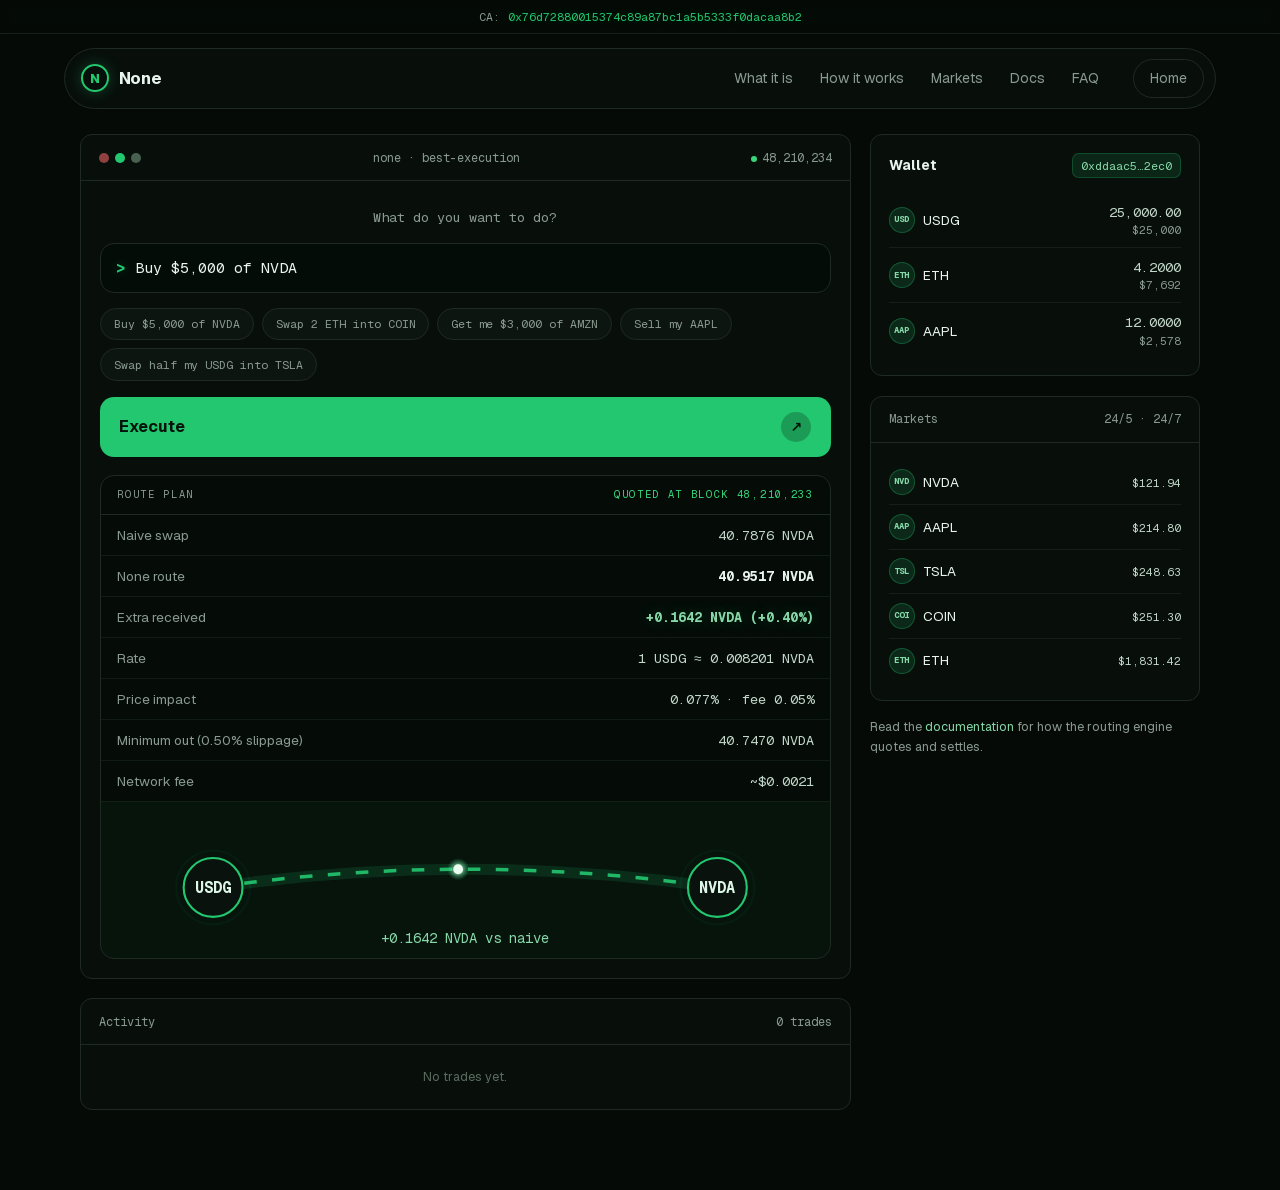
==== commit 76eaceda: "Set the big headings in a high-contrast serif Space Grotesk was tidy but still a grotesque, which is" ====
--- a/app/index.html
+++ b/app/index.html
@@ -86,7 +86,7 @@
 .receipt .r span:last-child{font-family:var(--font-geist-mono),monospace;color:#c2d6c9;word-break:break-all;text-align:right}
 .receipt .g{color:var(--green);font-weight:700}
 </style>
-<link rel="preload" as="font" type="font/woff2" crossorigin href="/fonts/space-grotesk-latin.woff2"/><link rel="stylesheet" href="/nk-type.css?v=1"/></head>
+<link rel="preload" as="font" type="font/woff2" crossorigin href="/fonts/instrument-serif-latin.woff2"/><link rel="preload" as="font" type="font/woff2" crossorigin href="/fonts/space-grotesk-latin.woff2"/><link rel="stylesheet" href="/nk-type.css?v=2"/></head>
 <body>
 
 <div class="nk-topbar">CA: <span class="mono accent">0x76d72880015374c89a87bc1a5b5333f0dacaa8b2</span></div>
--- a/nk-type.css
+++ b/nk-type.css
@@ -24,26 +24,57 @@
     U+20AD-20C0,U+2113,U+2C60-2C7F,U+A720-A7FF;
 }
 
+@font-face{
+  font-family:'Instrument Serif';
+  font-style:normal;
+  font-weight:400;
+  font-display:swap;
+  src:url('/fonts/instrument-serif-latin.woff2') format('woff2');
+}
+@font-face{
+  font-family:'Instrument Serif';
+  font-style:italic;
+  font-weight:400;
+  font-display:swap;
+  src:url('/fonts/instrument-serif-latin-italic.woff2') format('woff2');
+}
+
+:root{
+  --font-serif:'Instrument Serif', Georgia, 'Times New Roman', serif;
+}
 :root{ --font-display:'Space Grotesk', var(--font-geist-sans), ui-sans-serif, system-ui, sans-serif; }
 
-/* ---------- display type ---------- */
-h1,h2,h3,
+/* ---------- display type ----------
+   The big moments run in a high-contrast serif. Every other agent site in
+   this corner of the market reaches for a grotesque; the serif reads
+   editorial rather than SaaS, and its thick/thin stroke plays off the mono
+   labels and the neon. Interface type stays in Space Grotesk. */
+h1,h2{
+  font-family:var(--font-serif);
+  /* Instrument Serif ships one weight — let the browser fake a bold and it
+     smears the thin strokes, so the utility class is overridden here. */
+  font-weight:400 !important;
+  letter-spacing:-.008em;   /* serifs need far less tracking than a grotesque */
+  line-height:1.02;
+}
+h3,
 .nk-brand,
 .nk-qh,
 .exec-box h3{
   font-family:var(--font-display);
   font-feature-settings:'ss01' 1,'ss02' 1;
 }
-h1{ letter-spacing:-.028em; }
-h2{ letter-spacing:-.022em; }
 h3{ letter-spacing:-.012em; }
 
-/* Space Grotesk sits a touch wide — pull the big sizes in slightly */
-h1,.nk-main h1{ word-spacing:-.02em; }
+/* the accent half of a headline turns italic — the one flourish, and it
+   falls exactly on the words the eye should land on */
+h1 .text-accent,
+h2 .text-accent{ font-style:italic; }
 
 /* ---------- light neon ---------- */
-/* accent fragments glow; the white part of a heading only gets a faint lift */
-h1,h2{ text-shadow:0 0 30px rgba(190,255,220,.07); }
+/* thin serif strokes muddy quickly, so the lift on the white text is lighter
+   here than it was under the grotesque */
+h1,h2{ text-shadow:0 0 30px rgba(190,255,220,.05); }
 
 h1 .text-accent,
 h2 .text-accent,
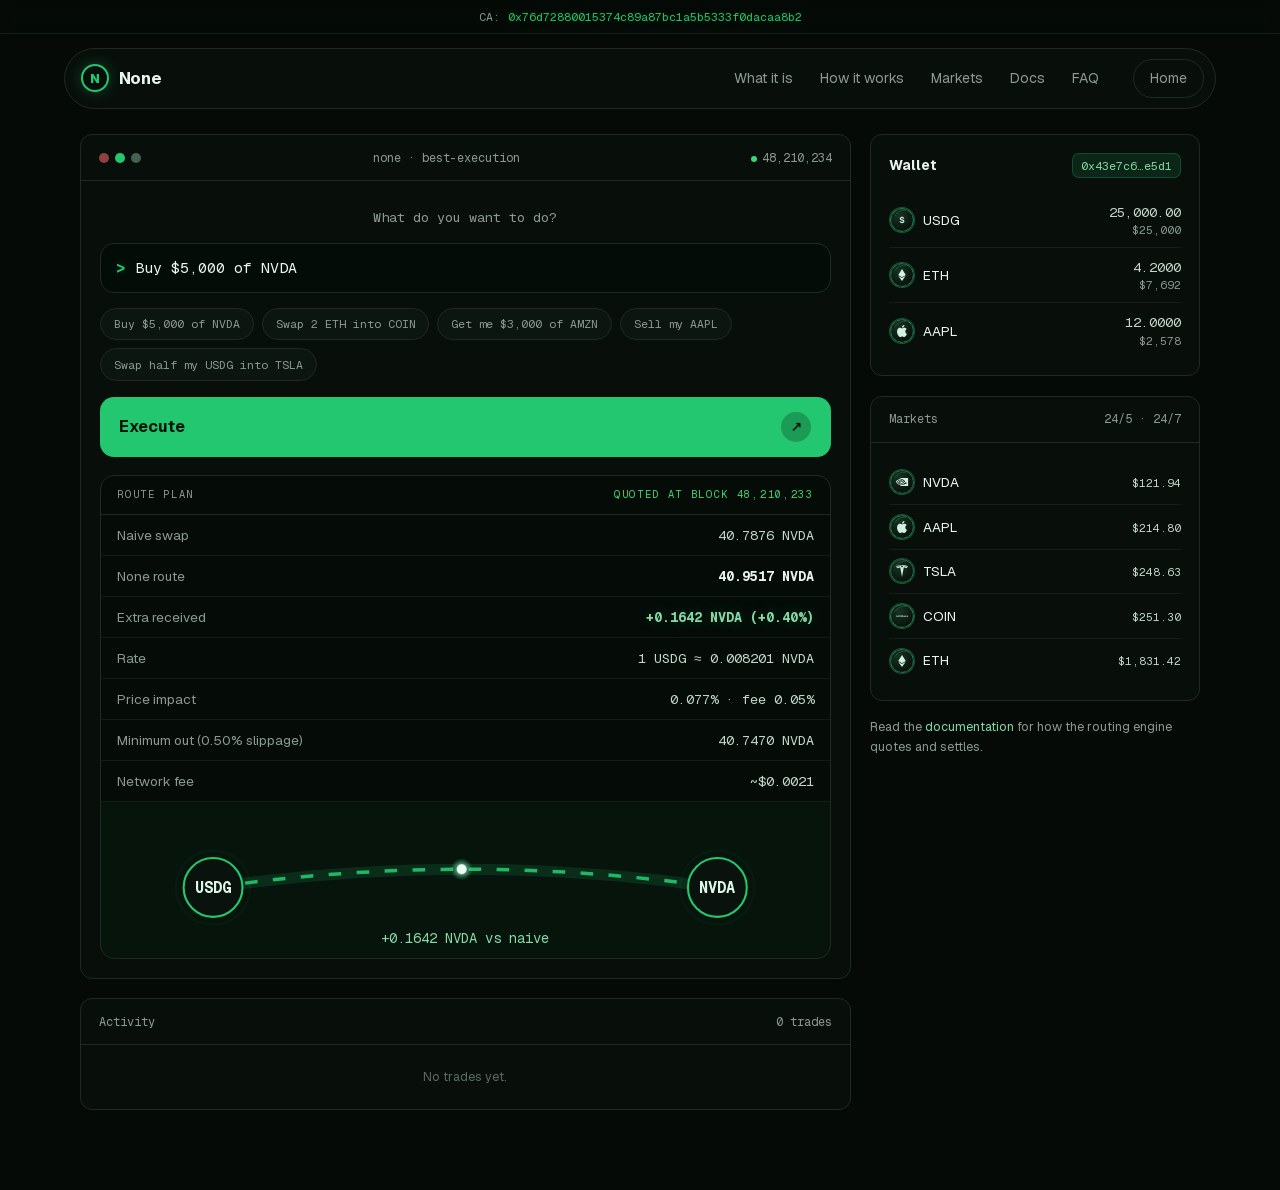
==== commit 26ff939e: "Show asset icons in every list that names a ticker The icons only reached the two hero strips. They " ====
--- a/app/index.html
+++ b/app/index.html
@@ -60,7 +60,8 @@
 .bal{display:flex;justify-content:space-between;align-items:center;padding:.55rem 0;font-size:13.5px;border-top:1px solid rgba(30,42,34,.6)}
 .bal:first-of-type{border-top:0}
 .bal .s{display:flex;align-items:center;gap:.55rem}
-.sym{width:26px;height:26px;border-radius:50%;display:grid;place-items:center;font-family:var(--font-geist-mono),monospace;font-size:9px;font-weight:700;background:rgba(35,199,111,.14);border:1px solid rgba(35,199,111,.3);color:var(--accent-soft)}
+.sym{position:relative;width:26px;height:26px;border-radius:50%;display:grid;place-items:center;overflow:hidden;font-family:var(--font-geist-mono),monospace;font-size:9px;font-weight:700;background:rgba(35,199,111,.14);border:1px solid rgba(35,199,111,.3);color:var(--accent-soft);flex:0 0 auto}
+.sym img{position:absolute;inset:0;width:100%;height:100%;display:block}
 .bal .v{font-family:var(--font-geist-mono),monospace;text-align:right;color:#c2d6c9}
 .bal .v small{display:block;color:var(--muted);font-size:11px}
 .px{font-family:var(--font-geist-mono),monospace;font-size:11px;transition:color .4s}
@@ -187,6 +188,11 @@
 
   var $ = function(id){ return document.getElementById(id); };
   function fmt(v,d){ d = d==null?2:d; return v.toLocaleString('en-US',{minimumFractionDigits:d,maximumFractionDigits:d}); }
+  function icon(s){
+    // abbreviation sits under the mark, so a missing logo degrades to text
+    return '<span class="sym">'+s.slice(0,3)+
+           '<img src="/logos/'+s+'.svg" alt="" loading="lazy" onerror="this.remove()"/></span>';
+  }
   function short(v){ return v>=1000? fmt(v,0) : fmt(v,2); }
 
   var addr = '0x' + Math.random().toString(16).slice(2,8) + '…' + Math.random().toString(16).slice(2,6);
@@ -198,7 +204,7 @@
     Object.keys(bal).forEach(function(s){
       if (bal[s] <= 0.000001 && s!=='USDG') return;
       var usd = bal[s]*A[s].px;
-      h += '<div class="bal"><div class="s"><span class="sym">'+s.slice(0,3)+'</span><div><div>'+s+'</div></div></div>'+
+      h += '<div class="bal"><div class="s">'+icon(s)+'<div><div>'+s+'</div></div></div>'+
            '<div class="v">'+fmt(bal[s], s==='USDG'?2:4)+'<small>$'+short(usd)+'</small></div></div>';
     });
     $('bals').innerHTML = h;
@@ -206,7 +212,7 @@
   function renderMkts(){
     var h = '';
     ['NVDA','AAPL','TSLA','COIN','ETH'].forEach(function(s){
-      h += '<div class="bal"><div class="s"><span class="sym">'+s.slice(0,3)+'</span><div>'+s+'</div></div>'+
+      h += '<div class="bal"><div class="s">'+icon(s)+'<div>'+s+'</div></div>'+
            '<div class="v"><span class="px" data-px="'+s+'">$'+fmt(A[s].px,2)+'</span></div></div>';
     });
     $('mkts').innerHTML = h;
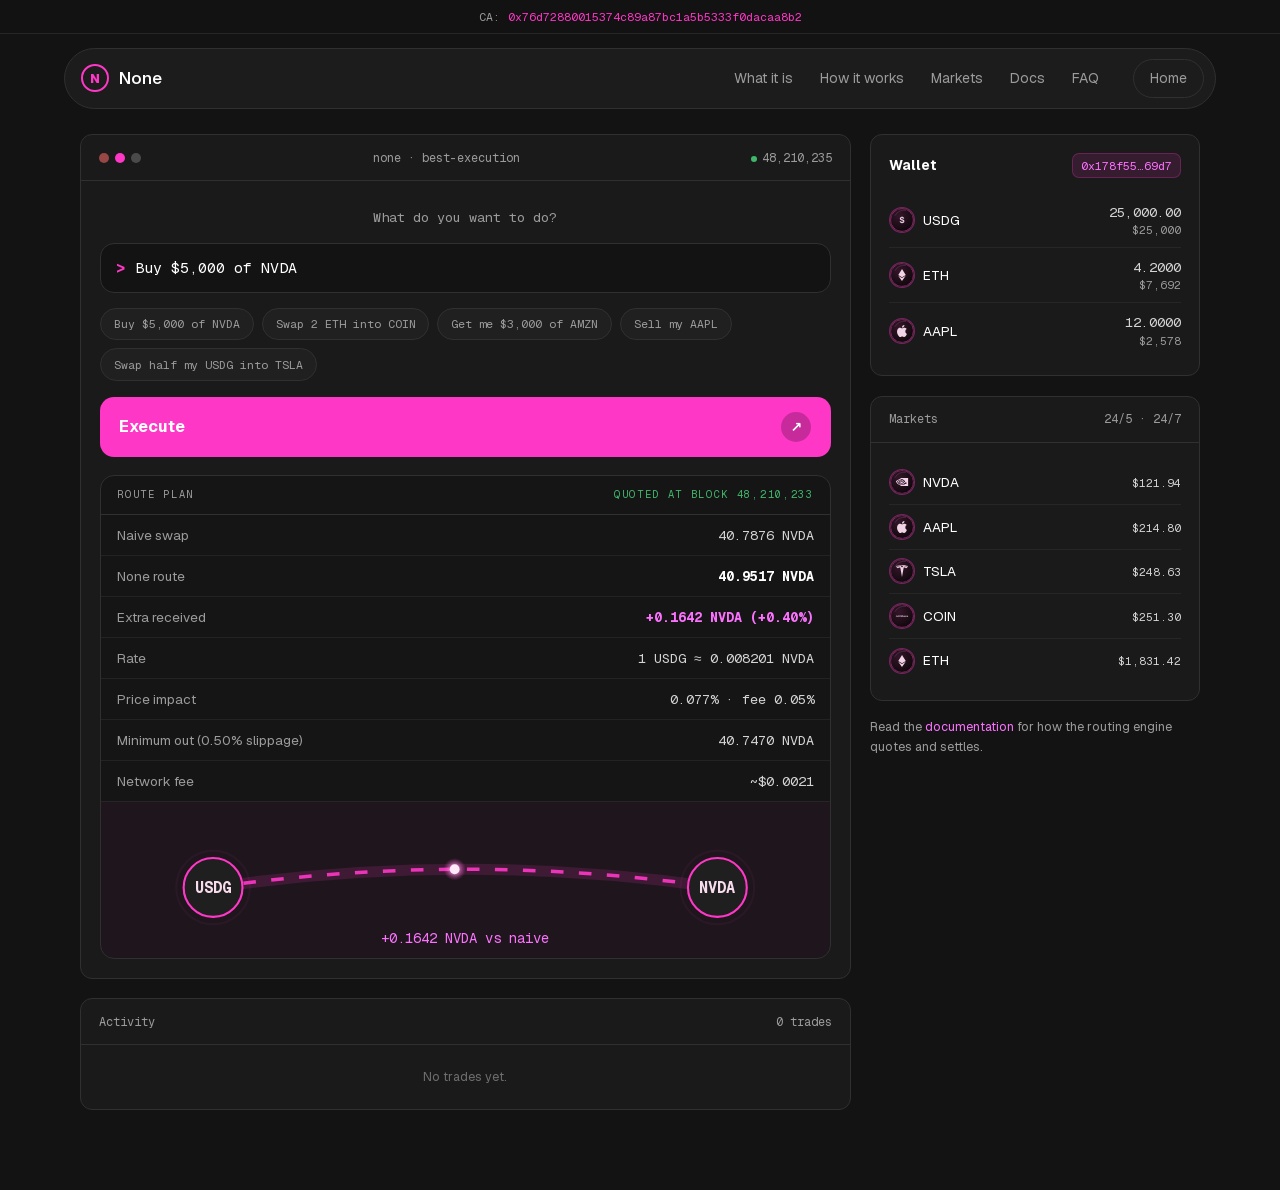
==== commit 69152777: "Restyle to the app.uniswap.org register Design tokens read off the live app rather than guessed: bas" ====
--- a/app/index.html
+++ b/app/index.html
@@ -11,83 +11,83 @@
 .wrap{max-width:72rem;margin:0 auto;padding:1.6rem 1rem 5rem}
 .cols{display:grid;grid-template-columns:1fr 330px;gap:1.2rem;align-items:start}
 @media (max-width:960px){.cols{grid-template-columns:1fr}}
-.panel{border:1px solid var(--border);border-radius:12px;background:rgba(10,18,13,.62);overflow:hidden}
+.panel{border:1px solid var(--border);border-radius:12px;background:rgba(31,31,31,.62);overflow:hidden}
 .panel-h{display:flex;align-items:center;justify-content:space-between;gap:1rem;padding:.85rem 1.1rem;border-bottom:1px solid var(--border);font-family:var(--font-geist-mono),monospace;font-size:12px;color:var(--muted)}
 .dots{display:flex;gap:.4rem}.dots i{width:10px;height:10px;border-radius:50%;display:block}
-.dots i:nth-child(1){background:#ff6b6b8c}.dots i:nth-child(2){background:#23c76f}.dots i:nth-child(3){background:#47604f}
+.dots i:nth-child(1){background:#ff6b6b8c}.dots i:nth-child(2){background:#ff37c7}.dots i:nth-child(3){background:#4a4a4a}
 .blk{width:6px;height:6px;border-radius:50%;background:var(--green);display:inline-block;animation:bp 1.6s ease-out infinite;margin-right:.35rem}
-@keyframes bp{0%{box-shadow:0 0 0 0 rgba(55,214,122,.6)}70%{box-shadow:0 0 0 7px rgba(55,214,122,0)}100%{box-shadow:0 0 0 0 rgba(55,214,122,0)}}
+@keyframes bp{0%{box-shadow:0 0 0 0 rgba(64,182,107,.6)}70%{box-shadow:0 0 0 7px rgba(64,182,107,0)}100%{box-shadow:0 0 0 0 rgba(64,182,107,0)}}
 .pad{padding:1.2rem}
 .ask{text-align:center;color:var(--muted);font-family:var(--font-geist-mono),monospace;font-size:13.5px;margin:.4rem 0 1rem}
-.inputrow{display:flex;align-items:center;gap:.6rem;border:1px solid var(--border);border-radius:14px;background:rgba(3,11,6,.6);padding:.75rem .9rem;transition:border-color .3s,box-shadow .3s}
-.inputrow:focus-within{border-color:rgba(35,199,111,.6);box-shadow:0 0 0 3px rgba(35,199,111,.13)}
+.inputrow{display:flex;align-items:center;gap:.6rem;border:1px solid var(--border);border-radius:14px;background:rgba(16,16,16,.6);padding:.75rem .9rem;transition:border-color .3s,box-shadow .3s}
+.inputrow:focus-within{border-color:rgba(255,55,199,.6);box-shadow:0 0 0 3px rgba(255,55,199,.13)}
 .inputrow .gt{color:var(--accent);font-family:var(--font-geist-mono),monospace;font-weight:700}
 #intent{flex:1;background:none;border:0;outline:none;color:var(--fg);font-family:var(--font-geist-mono),monospace;font-size:15px;min-width:0}
-#intent::placeholder{color:#4c6155}
+#intent::placeholder{color:#5c5c5c}
 .chips{display:flex;flex-wrap:wrap;gap:.5rem;margin-top:.9rem}
 .chip{
-  border:1px solid var(--border);background:rgba(17,26,20,.6);color:var(--muted);border-radius:999px;
+  border:1px solid var(--border);background:rgba(38,38,38,.6);color:var(--muted);border-radius:999px;
   padding:.42rem .8rem;font-family:var(--font-geist-mono),monospace;font-size:11.5px;cursor:pointer;
   transition:border-color .25s,color .25s,transform .25s;
 }
-.chip:hover{border-color:rgba(35,199,111,.5);color:var(--fg);transform:translateY(-1px)}
+.chip:hover{border-color:rgba(255,55,199,.5);color:var(--fg);transform:translateY(-1px)}
 .btn{
-  width:100%;margin-top:1rem;border:0;border-radius:14px;cursor:pointer;font-size:16px;font-weight:700;color:#04140a;
+  width:100%;margin-top:1rem;border:0;border-radius:14px;cursor:pointer;font-size:16px;font-weight:700;color:#ffffff;
   padding:.95rem 1.2rem;display:flex;align-items:center;justify-content:space-between;
   background:var(--accent);transition:background .2s ease,opacity .2s ease;font-family:inherit;
 }
-.btn:hover:not(:disabled){background:#2fd882}
+.btn:hover:not(:disabled){background:#ff5cd2}
 .btn:disabled{opacity:.45;cursor:not-allowed}
 .btn .ar{width:30px;height:30px;border-radius:50%;background:rgba(0,0,0,.22);display:grid;place-items:center;font-size:14px}
-.quote{margin-top:1.1rem;border:1px solid var(--border);border-radius:14px;background:rgba(3,11,6,.5);overflow:hidden}
+.quote{margin-top:1.1rem;border:1px solid var(--border);border-radius:14px;background:rgba(16,16,16,.5);overflow:hidden}
 .quote.hidden,.hidden{display:none}
 .qh{display:flex;justify-content:space-between;align-items:center;padding:.7rem 1rem;border-bottom:1px solid var(--border);font-family:var(--font-geist-mono),monospace;font-size:10.5px;letter-spacing:.16em;text-transform:uppercase;color:var(--muted)}
 .qh .ok{color:var(--green)}
 .qrow{display:flex;justify-content:space-between;gap:1rem;padding:.62rem 1rem;font-size:13.5px}
-.qrow+.qrow{border-top:1px solid rgba(30,42,34,.55)}
+.qrow+.qrow{border-top:1px solid rgba(48,48,48,.55)}
 .qrow span:first-child{color:var(--muted)}
-.qrow span:last-child{font-family:var(--font-geist-mono),monospace;color:#c2d6c9;text-align:right}
+.qrow span:last-child{font-family:var(--font-geist-mono),monospace;color:#d4d4d4;text-align:right}
 .qrow.win span:last-child{color:var(--fg);font-weight:700}
 .qrow.delta span:last-child{color:var(--accent-soft);font-weight:700}
-.routeviz{padding:.4rem 0 .2rem;background:rgba(35,199,111,.04);border-top:1px solid rgba(30,42,34,.55)}
+.routeviz{padding:.4rem 0 .2rem;background:rgba(255,55,199,.04);border-top:1px solid rgba(48,48,48,.55)}
 .routeviz svg{display:block;width:100%;height:auto}
 .err{border:1px solid rgba(255,107,107,.4);background:rgba(255,107,107,.08);color:#ffb3b3;border-radius:12px;padding:.8rem 1rem;font-size:13.5px;margin-top:1rem;line-height:1.55}
 /* wallet card */
 .wcard{padding:1.1rem}
 .wtop{display:flex;justify-content:space-between;align-items:center;margin-bottom:.9rem}
 .wtop b{font-size:14px}
-.addr{font-family:var(--font-geist-mono),monospace;font-size:11.5px;color:var(--accent-soft);background:rgba(35,199,111,.12);border:1px solid rgba(35,199,111,.25);padding:.2rem .5rem;border-radius:7px}
-.bal{display:flex;justify-content:space-between;align-items:center;padding:.55rem 0;font-size:13.5px;border-top:1px solid rgba(30,42,34,.6)}
+.addr{font-family:var(--font-geist-mono),monospace;font-size:11.5px;color:var(--accent-soft);background:rgba(255,55,199,.12);border:1px solid rgba(255,55,199,.25);padding:.2rem .5rem;border-radius:7px}
+.bal{display:flex;justify-content:space-between;align-items:center;padding:.55rem 0;font-size:13.5px;border-top:1px solid rgba(48,48,48,.6)}
 .bal:first-of-type{border-top:0}
 .bal .s{display:flex;align-items:center;gap:.55rem}
-.sym{position:relative;width:26px;height:26px;border-radius:50%;display:grid;place-items:center;overflow:hidden;font-family:var(--font-geist-mono),monospace;font-size:9px;font-weight:700;background:rgba(35,199,111,.14);border:1px solid rgba(35,199,111,.3);color:var(--accent-soft);flex:0 0 auto}
+.sym{position:relative;width:26px;height:26px;border-radius:50%;display:grid;place-items:center;overflow:hidden;font-family:var(--font-geist-mono),monospace;font-size:9px;font-weight:700;background:rgba(255,55,199,.14);border:1px solid rgba(255,55,199,.3);color:var(--accent-soft);flex:0 0 auto}
 .sym img{position:absolute;inset:0;width:100%;height:100%;display:block}
-.bal .v{font-family:var(--font-geist-mono),monospace;text-align:right;color:#c2d6c9}
+.bal .v{font-family:var(--font-geist-mono),monospace;text-align:right;color:#d4d4d4}
 .bal .v small{display:block;color:var(--muted);font-size:11px}
 .px{font-family:var(--font-geist-mono),monospace;font-size:11px;transition:color .4s}
 .px.up{color:var(--green)}.px.dn{color:var(--red)}
 .hist{max-height:250px;overflow:auto}
-.hitem{padding:.65rem 1.1rem;border-top:1px solid rgba(30,42,34,.6);font-size:12.5px;color:var(--muted);animation:nkDrop .3s ease}
+.hitem{padding:.65rem 1.1rem;border-top:1px solid rgba(48,48,48,.6);font-size:12.5px;color:var(--muted);animation:nkDrop .3s ease}
 .hitem b{color:var(--fg);font-weight:600}
-.hitem .h{font-family:var(--font-geist-mono),monospace;font-size:10.5px;color:#5a6b60;display:block;margin-top:.2rem}
-.empty{padding:1.4rem 1.1rem;color:#5a6b60;font-size:12.5px;text-align:center}
+.hitem .h{font-family:var(--font-geist-mono),monospace;font-size:10.5px;color:#6e6e6e;display:block;margin-top:.2rem}
+.empty{padding:1.4rem 1.1rem;color:#6e6e6e;font-size:12.5px;text-align:center}
 /* execution overlay */
-.exec{position:fixed;inset:0;z-index:80;display:grid;place-items:center;background:rgba(3,11,6,.82);backdrop-filter:blur(6px);animation:nkDrop .3s ease}
-.exec-box{width:min(92vw,420px);border:1px solid rgba(35,199,111,.4);border-radius:18px;background:rgba(10,18,13,.97);padding:1.5rem;box-shadow:0 30px 80px -30px rgba(0,0,0,.9)}
+.exec{position:fixed;inset:0;z-index:80;display:grid;place-items:center;background:rgba(16,16,16,.82);backdrop-filter:blur(6px);animation:nkDrop .3s ease}
+.exec-box{width:min(92vw,420px);border:1px solid rgba(255,55,199,.4);border-radius:18px;background:rgba(31,31,31,.97);padding:1.5rem;box-shadow:0 30px 80px -30px rgba(0,0,0,.9)}
 .exec-box h3{margin:0 0 1.1rem;font-size:17px}
-.estep{display:flex;align-items:center;gap:.7rem;padding:.5rem 0;font-size:13.5px;color:#5a6b60;transition:color .3s}
-.estep.on{color:#c2d6c9}.estep.done{color:var(--fg)}
-.spin{width:16px;height:16px;border-radius:50%;border:2px solid rgba(35,199,111,.25);border-top-color:var(--accent);flex:0 0 auto}
+.estep{display:flex;align-items:center;gap:.7rem;padding:.5rem 0;font-size:13.5px;color:#6e6e6e;transition:color .3s}
+.estep.on{color:#d4d4d4}.estep.done{color:var(--fg)}
+.spin{width:16px;height:16px;border-radius:50%;border:2px solid rgba(255,55,199,.25);border-top-color:var(--accent);flex:0 0 auto}
 .estep.on .spin{animation:sp .7s linear infinite}
 @keyframes sp{to{transform:rotate(360deg)}}
 .estep.done .spin{border-color:var(--green);border-top-color:var(--green);position:relative}
 .estep.done .spin::after{content:"";position:absolute;left:4px;top:1px;width:4px;height:8px;border:2px solid var(--green);border-top:0;border-left:0;transform:rotate(45deg)}
 .receipt{margin-top:1.1rem;padding-top:1rem;border-top:1px solid var(--border);font-size:13px}
 .receipt .r{display:flex;justify-content:space-between;gap:1rem;padding:.28rem 0;color:var(--muted)}
-.receipt .r span:last-child{font-family:var(--font-geist-mono),monospace;color:#c2d6c9;word-break:break-all;text-align:right}
+.receipt .r span:last-child{font-family:var(--font-geist-mono),monospace;color:#d4d4d4;word-break:break-all;text-align:right}
 .receipt .g{color:var(--green);font-weight:700}
 </style>
-<link rel="preload" as="font" type="font/woff2" crossorigin href="/fonts/instrument-serif-latin.woff2"/><link rel="preload" as="font" type="font/woff2" crossorigin href="/fonts/space-grotesk-latin.woff2"/><link rel="stylesheet" href="/nk-type.css?v=2"/></head>
+<link rel="preload" as="font" type="font/woff2" crossorigin href="/fonts/space-grotesk-latin.woff2"/><link rel="stylesheet" href="/nk-type.css?v=3"/></head>
 <body>
 
 <div class="nk-topbar">CA: <span class="mono accent">0x76d72880015374c89a87bc1a5b5333f0dacaa8b2</span></div>
@@ -330,21 +330,21 @@
       : 'M80 '+y+' Q260 '+(y-26)+' 440 '+y;
     var nodes = hops.map(function(s,i){
       var cx = xs[i], cy = (hops.length>2 && i===1) ? top : y;
-      return '<circle cx="'+cx+'" cy="'+cy+'" r="21" fill="#0a120d" stroke="#23c76f" stroke-width="1.5"/>'+
-        '<circle cx="'+cx+'" cy="'+cy+'" r="21" fill="none" stroke="#23c76f" stroke-width="1.5" opacity=".5">'+
+      return '<circle cx="'+cx+'" cy="'+cy+'" r="21" fill="#1f1f1f" stroke="#ff37c7" stroke-width="1.5"/>'+
+        '<circle cx="'+cx+'" cy="'+cy+'" r="21" fill="none" stroke="#ff37c7" stroke-width="1.5" opacity=".5">'+
         '<animate attributeName="r" values="21;27;21" dur="2.6s" repeatCount="indefinite"/>'+
         '<animate attributeName="opacity" values=".5;0;.5" dur="2.6s" repeatCount="indefinite"/></circle>'+
-        '<text x="'+cx+'" y="'+(cy+4)+'" text-anchor="middle" font-family="var(--font-geist-mono),monospace" font-weight="700" font-size="11" fill="#dcf7e8">'+s+'</text>';
+        '<text x="'+cx+'" y="'+(cy+4)+'" text-anchor="middle" font-family="var(--font-geist-mono),monospace" font-weight="700" font-size="11" fill="#f7dced">'+s+'</text>';
     }).join('');
     return '<svg viewBox="0 0 '+W+' '+H+'" fill="none" xmlns="http://www.w3.org/2000/svg">'+
-      '<defs><radialGradient id="pg"><stop offset="0" stop-color="#e9fdf1"/><stop offset="1" stop-color="#23c76f" stop-opacity="0"/></radialGradient></defs>'+
-      '<path d="'+path+'" stroke="#23c76f" stroke-width="8" opacity=".14" fill="none"/>'+
-      '<path id="rp" d="'+path+'" stroke="#23c76f" stroke-width="2.5" fill="none" stroke-dasharray="9 11" opacity=".9">'+
+      '<defs><radialGradient id="pg"><stop offset="0" stop-color="#fde9f7"/><stop offset="1" stop-color="#ff37c7" stop-opacity="0"/></radialGradient></defs>'+
+      '<path d="'+path+'" stroke="#ff37c7" stroke-width="8" opacity=".14" fill="none"/>'+
+      '<path id="rp" d="'+path+'" stroke="#ff37c7" stroke-width="2.5" fill="none" stroke-dasharray="9 11" opacity=".9">'+
         '<animate attributeName="stroke-dashoffset" from="0" to="-40" dur="1.1s" repeatCount="indefinite"/></path>'+
       '<circle r="8" fill="url(#pg)"><animateMotion dur="2.4s" repeatCount="indefinite"><mpath href="#rp"/></animateMotion></circle>'+
-      '<circle r="3.5" fill="#e9fdf1"><animateMotion dur="2.4s" repeatCount="indefinite"><mpath href="#rp"/></animateMotion></circle>'+
+      '<circle r="3.5" fill="#fde9f7"><animateMotion dur="2.4s" repeatCount="indefinite"><mpath href="#rp"/></animateMotion></circle>'+
       nodes+
-      '<text x="'+(W/2)+'" y="'+(H-8)+'" text-anchor="middle" font-family="var(--font-geist-mono),monospace" font-size="10" fill="#86d8a8">+'+fmt(delta,4)+' '+outA+' vs naive</text>'+
+      '<text x="'+(W/2)+'" y="'+(H-8)+'" text-anchor="middle" font-family="var(--font-geist-mono),monospace" font-size="10" fill="#fc72ff">+'+fmt(delta,4)+' '+outA+' vs naive</text>'+
       '</svg>';
   }
 
--- a/_next/static/chunks/3ksqjcf432ghy.css
+++ b/_next/static/chunks/3ksqjcf432ghy.css
@@ -1,3 +1,3 @@
 @font-face{font-family:Geist;font-style:normal;font-weight:100 900;font-display:swap;src:url(../media/fef07dbb0973bf53-s.3p2_lha1f2xer.woff2)format("woff2");unicode-range:U+460-52F,U+1C80-1C8A,U+20B4,U+2DE0-2DFF,U+A640-A69F,U+FE2E-FE2F}@font-face{font-family:Geist;font-style:normal;font-weight:100 900;font-display:swap;src:url(../media/8a480f0b521d4e75-s.1qq4vpdcun5oj.woff2)format("woff2");unicode-range:U+301,U+400-45F,U+490-491,U+4B0-4B1,U+2116}@font-face{font-family:Geist;font-style:normal;font-weight:100 900;font-display:swap;src:url(../media/53b9e256198e5412-s.390ncx5urfkfu.woff2)format("woff2");unicode-range:U+102-103,U+110-111,U+128-129,U+168-169,U+1A0-1A1,U+1AF-1B0,U+300-301,U+303-304,U+308-309,U+323,U+329,U+1EA0-1EF9,U+20AB}@font-face{font-family:Geist;font-style:normal;font-weight:100 900;font-display:swap;src:url(../media/7178b3e590c64307-s.21jp631_3pja2.woff2)format("woff2");unicode-range:U+100-2BA,U+2BD-2C5,U+2C7-2CC,U+2CE-2D7,U+2DD-2FF,U+304,U+308,U+329,U+1D00-1DBF,U+1E00-1E9F,U+1EF2-1EFF,U+2020,U+20A0-20AB,U+20AD-20C0,U+2113,U+2C60-2C7F,U+A720-A7FF}@font-face{font-family:Geist;font-style:normal;font-weight:100 900;font-display:swap;src:url(../media/caa3a2e1cccd8315-s.p.0wgildi0cnwt9.woff2)format("woff2");unicode-range:U+??,U+131,U+152-153,U+2BB-2BC,U+2C6,U+2DA,U+2DC,U+304,U+308,U+329,U+2000-206F,U+20AC,U+2122,U+2191,U+2193,U+2212,U+2215,U+FEFF,U+FFFD}@font-face{font-family:Geist Fallback;src:local(Arial);ascent-override:95.94%;descent-override:28.16%;line-gap-override:0.0%;size-adjust:104.76%}.geist_a71539c9-module__T19VSG__className{font-family:Geist,Geist Fallback;font-style:normal}.geist_a71539c9-module__T19VSG__variable{--font-geist-sans:"Geist", "Geist Fallback"}
 @font-face{font-family:Geist Mono;font-style:normal;font-weight:100 900;font-display:swap;src:url(../media/5ce348bf30bf5439-s.31988l_ccedte.woff2)format("woff2");unicode-range:U+460-52F,U+1C80-1C8A,U+20B4,U+2DE0-2DFF,U+A640-A69F,U+FE2E-FE2F}@font-face{font-family:Geist Mono;font-style:normal;font-weight:100 900;font-display:swap;src:url(../media/4fa387ec64143e14-s.2tuy5pz7dlieh.woff2)format("woff2");unicode-range:U+301,U+400-45F,U+490-491,U+4B0-4B1,U+2116}@font-face{font-family:Geist Mono;font-style:normal;font-weight:100 900;font-display:swap;src:url(../media/6306c77e7c8268e4-s.2dbetqa9o8jxf.woff2)format("woff2");unicode-range:U+2000-2001,U+2004-2008,U+200A,U+23B8-23BD,U+2500-259F}@font-face{font-family:Geist Mono;font-style:normal;font-weight:100 900;font-display:swap;src:url(../media/7d817b4c03b0c5f1-s.1uyisp29ctx0d.woff2)format("woff2");unicode-range:U+102-103,U+110-111,U+128-129,U+168-169,U+1A0-1A1,U+1AF-1B0,U+300-301,U+303-304,U+308-309,U+323,U+329,U+1EA0-1EF9,U+20AB}@font-face{font-family:Geist Mono;font-style:normal;font-weight:100 900;font-display:swap;src:url(../media/bbc41e54d2fcbd21-s.1rgnod-3esatf.woff2)format("woff2");unicode-range:U+100-2BA,U+2BD-2C5,U+2C7-2CC,U+2CE-2D7,U+2DD-2FF,U+304,U+308,U+329,U+1D00-1DBF,U+1E00-1E9F,U+1EF2-1EFF,U+2020,U+20A0-20AB,U+20AD-20C0,U+2113,U+2C60-2C7F,U+A720-A7FF}@font-face{font-family:Geist Mono;font-style:normal;font-weight:100 900;font-display:swap;src:url(../media/797e433ab948586e-s.p.0r6juujl39pe6.woff2)format("woff2");unicode-range:U+??,U+131,U+152-153,U+2BB-2BC,U+2C6,U+2DA,U+2DC,U+304,U+308,U+329,U+2000-206F,U+20AC,U+2122,U+2191,U+2193,U+2212,U+2215,U+FEFF,U+FFFD}@font-face{font-family:Geist Mono Fallback;src:local(Arial);ascent-override:74.67%;descent-override:21.92%;line-gap-override:0.0%;size-adjust:134.59%}.geist_mono_8d43a2aa-module__8Li5zG__className{font-family:Geist Mono,Geist Mono Fallback;font-style:normal}.geist_mono_8d43a2aa-module__8Li5zG__variable{--font-geist-mono:"Geist Mono", "Geist Mono Fallback"}
-@layer properties{@supports (((-webkit-hyphens:none)) and (not (margin-trim:inline))) or ((-moz-orient:inline) and (not (color:rgb(from red r g b)))){*,:before,:after,::backdrop{--tw-translate-x:0;--tw-translate-y:0;--tw-translate-z:0;--tw-rotate-x:initial;--tw-rotate-y:initial;--tw-rotate-z:initial;--tw-skew-x:initial;--tw-skew-y:initial;--tw-space-y-reverse:0;--tw-divide-y-reverse:0;--tw-border-style:solid;--tw-leading:initial;--tw-font-weight:initial;--tw-tracking:initial;--tw-ordinal:initial;--tw-slashed-zero:initial;--tw-numeric-figure:initial;--tw-numeric-spacing:initial;--tw-numeric-fraction:initial;--tw-shadow:0 0 #0000;--tw-shadow-color:initial;--tw-shadow-alpha:100%;--tw-inset-shadow:0 0 #0000;--tw-inset-shadow-color:initial;--tw-inset-shadow-alpha:100%;--tw-ring-color:initial;--tw-ring-shadow:0 0 #0000;--tw-inset-ring-color:initial;--tw-inset-ring-shadow:0 0 #0000;--tw-ring-inset:initial;--tw-ring-offset-width:0px;--tw-ring-offset-color:#fff;--tw-ring-offset-shadow:0 0 #0000;--tw-blur:initial;--tw-brightness:initial;--tw-contrast:initial;--tw-grayscale:initial;--tw-hue-rotate:initial;--tw-invert:initial;--tw-opacity:initial;--tw-saturate:initial;--tw-sepia:initial;--tw-drop-shadow:initial;--tw-drop-shadow-color:initial;--tw-drop-shadow-alpha:100%;--tw-drop-shadow-size:initial;--tw-backdrop-blur:initial;--tw-backdrop-brightness:initial;--tw-backdrop-contrast:initial;--tw-backdrop-grayscale:initial;--tw-backdrop-hue-rotate:initial;--tw-backdrop-invert:initial;--tw-backdrop-opacity:initial;--tw-backdrop-saturate:initial;--tw-backdrop-sepia:initial;--tw-duration:initial}}}@layer theme{:root,:host{--color-black:#000;--color-white:#fff;--spacing:.25rem;--container-xs:20rem;--container-xl:36rem;--container-2xl:42rem;--container-3xl:48rem;--container-4xl:56rem;--container-5xl:64rem;--container-6xl:72rem;--text-xs:.75rem;--text-xs--line-height:calc(1 / .75);--text-sm:.875rem;--text-sm--line-height:calc(1.25 / .875);--text-base:1rem;--text-base--line-height:calc(1.5 / 1);--text-lg:1.125rem;--text-lg--line-height:calc(1.75 / 1.125);--text-xl:1.25rem;--text-xl--line-height:calc(1.75 / 1.25);--text-2xl:1.5rem;--text-2xl--line-height:calc(2 / 1.5);--text-3xl:1.875rem;--text-3xl--line-height:calc(2.25 / 1.875);--text-4xl:2.25rem;--text-4xl--line-height:calc(2.5 / 2.25);--text-5xl:3rem;--text-5xl--line-height:1;--text-7xl:4.5rem;--text-7xl--line-height:1;--font-weight-medium:500;--font-weight-semibold:600;--font-weight-bold:700;--tracking-tight:-.025em;--tracking-wide:.025em;--tracking-widest:.1em;--leading-snug:1.375;--leading-relaxed:1.625;--radius-lg:.5rem;--radius-xl:.75rem;--radius-2xl:1rem;--radius-3xl:1.5rem;--blur-md:12px;--blur-xl:24px;--blur-3xl:64px;--default-transition-duration:.15s;--default-transition-timing-function:cubic-bezier(.4, 0, .2, 1);--default-font-family:var(--font-geist-sans);--default-mono-font-family:var(--font-geist-mono)}}@layer base{*,:after,:before,::backdrop{box-sizing:border-box;border:0 solid;margin:0;padding:0}::file-selector-button{box-sizing:border-box;border:0 solid;margin:0;padding:0}html,:host{-webkit-text-size-adjust:100%;tab-size:4;line-height:1.5;font-family:var(--default-font-family,-apple-system, BlinkMacSystemFont, "Segoe UI", Roboto, "Helvetica Neue", "Noto Sans", Arial, sans-serif, "Apple Color Emoji", "Segoe UI Emoji", "Segoe UI Symbol", "Noto Color Emoji");font-feature-settings:var(--default-font-feature-settings,normal);font-variation-settings:var(--default-font-variation-settings,normal);-webkit-tap-highlight-color:transparent}hr{height:0;color:inherit;border-top-width:1px}abbr:where([title]){-webkit-text-decoration:underline dotted;text-decoration:underline dotted}h1,h2,h3,h4,h5,h6{font-size:inherit;font-weight:inherit}a{color:inherit;-webkit-text-decoration:inherit;-webkit-text-decoration:inherit;-webkit-text-decoration:inherit;-webkit-text-decoration:inherit;text-decoration:inherit}b,strong{font-weight:bolder}code,kbd,samp,pre{font-family:var(--default-mono-font-family,ui-monospace, SFMono-Regular, Menlo, Monaco, Consolas, "Liberation Mono", "Courier New", monospace);font-feature-settings:var(--default-mono-font-feature-settings,normal);font-variation-settings:var(--default-mono-font-variation-settings,normal);font-size:1em}small{font-size:80%}sub,sup{vertical-align:baseline;font-size:75%;line-height:0;position:relative}sub{bottom:-.25em}sup{top:-.5em}table{text-indent:0;border-color:inherit;border-collapse:collapse}:-moz-focusring:where(:not(iframe)){outline:auto}progress{vertical-align:baseline}summary{display:list-item}ol,ul,menu{list-style:none}img,svg,video,canvas,audio,iframe,embed,object{vertical-align:middle;display:block}img,video{max-width:100%;height:auto}button,input,select,optgroup,textarea{font:inherit;font-feature-settings:inherit;font-variation-settings:inherit;letter-spacing:inherit;color:inherit;opacity:1;background-color:#0000;border-radius:0}::file-selector-button{font:inherit;font-feature-settings:inherit;font-variation-settings:inherit;letter-spacing:inherit;color:inherit;opacity:1;background-color:#0000;border-radius:0}:where(select:is([multiple],[size])) optgroup{font-weight:bolder}:where(select:is([multiple],[size])) optgroup option{padding-inline-start:20px}::file-selector-button{margin-inline-end:4px}::placeholder{opacity:1}@supports (not ((-webkit-appearance:-apple-pay-button))) or (contain-intrinsic-size:1px){::placeholder{color:currentColor}@supports (color:color-mix(in lab, red, red)){::placeholder{color:color-mix(in oklab, currentcolor 50%, transparent)}}}textarea{resize:vertical}::-webkit-search-decoration{-webkit-appearance:none}::-webkit-date-and-time-value{min-height:1lh;text-align:inherit}::-webkit-datetime-edit{display:inline-flex}::-webkit-datetime-edit-fields-wrapper{padding:0}::-webkit-datetime-edit{padding-block:0}::-webkit-datetime-edit-year-field{padding-block:0}::-webkit-datetime-edit-month-field{padding-block:0}::-webkit-datetime-edit-day-field{padding-block:0}::-webkit-datetime-edit-hour-field{padding-block:0}::-webkit-datetime-edit-minute-field{padding-block:0}::-webkit-datetime-edit-second-field{padding-block:0}::-webkit-datetime-edit-millisecond-field{padding-block:0}::-webkit-datetime-edit-meridiem-field{padding-block:0}::-webkit-calendar-picker-indicator{line-height:1}:-moz-ui-invalid{box-shadow:none}button,input:where([type=button],[type=reset],[type=submit]){appearance:button}::file-selector-button{appearance:button}::-webkit-inner-spin-button{height:auto}::-webkit-outer-spin-button{height:auto}[hidden]:where(:not([hidden=until-found])){display:none!important}}@layer components;@layer utilities{.pointer-events-auto{pointer-events:auto}.pointer-events-none{pointer-events:none}.absolute{position:absolute}.fixed{position:fixed}.relative{position:relative}.sticky{position:sticky}.-inset-8{inset:calc(var(--spacing) * -8)}.inset-0{inset:0}.inset-x-0{inset-inline:0}.top-0{top:0}.top-1\/2{top:50%}.top-24{top:calc(var(--spacing) * 24)}.top-\[-6\%\]{top:-6%}.right-0{right:0}.left-1\/2{left:50%}.-z-10{z-index:calc(10 * -1)}.z-20{z-index:20}.z-30{z-index:30}.z-40{z-index:40}.z-50{z-index:50}.mx-auto{margin-inline:auto}.my-1{margin-block:var(--spacing)}.mt-1{margin-top:var(--spacing)}.mt-2{margin-top:calc(var(--spacing) * 2)}.mt-3{margin-top:calc(var(--spacing) * 3)}.mt-4{margin-top:calc(var(--spacing) * 4)}.mt-5{margin-top:calc(var(--spacing) * 5)}.mt-6{margin-top:calc(var(--spacing) * 6)}.mt-8{margin-top:calc(var(--spacing) * 8)}.mt-12{margin-top:calc(var(--spacing) * 12)}.mt-24{margin-top:calc(var(--spacing) * 24)}.mb-1{margin-bottom:var(--spacing)}.mb-2{margin-bottom:calc(var(--spacing) * 2)}.mb-3{margin-bottom:calc(var(--spacing) * 3)}.mb-6{margin-bottom:calc(var(--spacing) * 6)}.-ml-px{margin-left:-1px}.ml-0\.5{margin-left:calc(var(--spacing) * .5)}.ml-1{margin-left:var(--spacing)}.ml-3{margin-left:calc(var(--spacing) * 3)}.ml-auto{margin-left:auto}.line-clamp-1{-webkit-line-clamp:1;-webkit-box-orient:vertical;display:-webkit-box;overflow:hidden}.block{display:block}.flex{display:flex}.grid{display:grid}.hidden{display:none}.inline{display:inline}.inline-block{display:inline-block}.size-1\.5{width:calc(var(--spacing) * 1.5);height:calc(var(--spacing) * 1.5)}.size-2{width:calc(var(--spacing) * 2);height:calc(var(--spacing) * 2)}.size-3{width:calc(var(--spacing) * 3);height:calc(var(--spacing) * 3)}.size-6{width:calc(var(--spacing) * 6);height:calc(var(--spacing) * 6)}.size-8{width:calc(var(--spacing) * 8);height:calc(var(--spacing) * 8)}.size-9{width:calc(var(--spacing) * 9);height:calc(var(--spacing) * 9)}.size-64{width:calc(var(--spacing) * 64);height:calc(var(--spacing) * 64)}.h-5{height:calc(var(--spacing) * 5)}.h-8{height:calc(var(--spacing) * 8)}.h-9{height:calc(var(--spacing) * 9)}.h-17{height:calc(var(--spacing) * 17)}.h-20{height:calc(var(--spacing) * 20)}.h-40{height:calc(var(--spacing) * 40)}.h-64{height:calc(var(--spacing) * 64)}.h-72{height:calc(var(--spacing) * 72)}.h-full{height:100%}.h-px{height:1px}.max-h-32{max-height:calc(var(--spacing) * 32)}.min-h-0{min-height:0}.min-h-\[60vh\]{min-height:60vh}.min-h-\[100dvh\]{min-height:100dvh}.min-h-full{min-height:100%}.w-2{width:calc(var(--spacing) * 2)}.w-8{width:calc(var(--spacing) * 8)}.w-9{width:calc(var(--spacing) * 9)}.w-40{width:calc(var(--spacing) * 40)}.w-\[30rem\]{width:30rem}.w-\[46rem\]{width:46rem}.w-auto{width:auto}.w-full{width:100%}.max-w-2xl{max-width:var(--container-2xl)}.max-w-3xl{max-width:var(--container-3xl)}.max-w-4xl{max-width:var(--container-4xl)}.max-w-5xl{max-width:var(--container-5xl)}.max-w-6xl{max-width:var(--container-6xl)}.max-w-\[85\%\]{max-width:85%}.max-w-xl{max-width:var(--container-xl)}.max-w-xs{max-width:var(--container-xs)}.flex-1{flex:1}.shrink-0{flex-shrink:0}.-translate-x-1\/2{--tw-translate-x:calc(calc(1 / 2 * 100%) * -1);translate:var(--tw-translate-x) var(--tw-translate-y)}.-translate-y-1\/2{--tw-translate-y:calc(calc(1 / 2 * 100%) * -1);translate:var(--tw-translate-x) var(--tw-translate-y)}.translate-y-0\.5{--tw-translate-y:calc(var(--spacing) * .5);translate:var(--tw-translate-x) var(--tw-translate-y)}.rotate-45{rotate:45deg}.transform{transform:var(--tw-rotate-x,) var(--tw-rotate-y,) var(--tw-rotate-z,) var(--tw-skew-x,) var(--tw-skew-y,)}.resize{resize:both}.resize-none{resize:none}.scroll-mt-24{scroll-margin-top:calc(var(--spacing) * 24)}.list-decimal{list-style-type:decimal}.grid-cols-1{grid-template-columns:repeat(1,minmax(0,1fr))}.grid-cols-2{grid-template-columns:repeat(2,minmax(0,1fr))}.grid-cols-3{grid-template-columns:repeat(3,minmax(0,1fr))}.flex-col{flex-direction:column}.flex-wrap{flex-wrap:wrap}.place-items-center{place-items:center}.items-center{align-items:center}.items-end{align-items:flex-end}.items-start{align-items:flex-start}.justify-between{justify-content:space-between}.justify-center{justify-content:center}.justify-end{justify-content:flex-end}.justify-start{justify-content:flex-start}.gap-1{gap:var(--spacing)}.gap-1\.5{gap:calc(var(--spacing) * 1.5)}.gap-2{gap:calc(var(--spacing) * 2)}.gap-2\.5{gap:calc(var(--spacing) * 2.5)}.gap-3{gap:calc(var(--spacing) * 3)}.gap-4{gap:calc(var(--spacing) * 4)}.gap-5{gap:calc(var(--spacing) * 5)}.gap-8{gap:calc(var(--spacing) * 8)}.gap-10{gap:calc(var(--spacing) * 10)}:where(.space-y-1>:not(:last-child)){--tw-space-y-reverse:0;margin-block-start:calc(var(--spacing) * var(--tw-space-y-reverse));margin-block-end:calc(var(--spacing) * calc(1 - var(--tw-space-y-reverse)))}:where(.space-y-2>:not(:last-child)){--tw-space-y-reverse:0;margin-block-start:calc(calc(var(--spacing) * 2) * var(--tw-space-y-reverse));margin-block-end:calc(calc(var(--spacing) * 2) * calc(1 - var(--tw-space-y-reverse)))}:where(.space-y-3>:not(:last-child)){--tw-space-y-reverse:0;margin-block-start:calc(calc(var(--spacing) * 3) * var(--tw-space-y-reverse));margin-block-end:calc(calc(var(--spacing) * 3) * calc(1 - var(--tw-space-y-reverse)))}:where(.space-y-4>:not(:last-child)){--tw-space-y-reverse:0;margin-block-start:calc(calc(var(--spacing) * 4) * var(--tw-space-y-reverse));margin-block-end:calc(calc(var(--spacing) * 4) * calc(1 - var(--tw-space-y-reverse)))}:where(.divide-y>:not(:last-child)){--tw-divide-y-reverse:0;border-bottom-style:var(--tw-border-style);border-top-style:var(--tw-border-style);border-top-width:calc(1px * var(--tw-divide-y-reverse));border-bottom-width:calc(1px * calc(1 - var(--tw-divide-y-reverse)))}:where(.divide-border>:not(:last-child)){border-color:var(--border)}.truncate{text-overflow:ellipsis;white-space:nowrap;overflow:hidden}.overflow-auto{overflow:auto}.overflow-hidden{overflow:hidden}.overflow-x-auto{overflow-x:auto}.overflow-y-auto{overflow-y:auto}.rounded{border-radius:.25rem}.rounded-2xl{border-radius:var(--radius-2xl)}.rounded-3xl{border-radius:var(--radius-3xl)}.rounded-\[2\.5rem\]{border-radius:2.5rem}.rounded-\[2rem\]{border-radius:2rem}.rounded-full{border-radius:3.40282e38px}.rounded-lg{border-radius:var(--radius-lg)}.rounded-xl{border-radius:var(--radius-xl)}.border{border-style:var(--tw-border-style);border-width:1px}.border-y{border-block-style:var(--tw-border-style);border-block-width:1px}.border-t{border-top-style:var(--tw-border-style);border-top-width:1px}.border-b{border-bottom-style:var(--tw-border-style);border-bottom-width:1px}.border-l{border-left-style:var(--tw-border-style);border-left-width:1px}.border-accent\/20{border-color:var(--accent)}@supports (color:color-mix(in lab, red, red)){.border-accent\/20{border-color:color-mix(in oklab, var(--accent) 20%, transparent)}}.border-accent\/30{border-color:var(--accent)}@supports (color:color-mix(in lab, red, red)){.border-accent\/30{border-color:color-mix(in oklab, var(--accent) 30%, transparent)}}.border-accent\/40{border-color:var(--accent)}@supports (color:color-mix(in lab, red, red)){.border-accent\/40{border-color:color-mix(in oklab, var(--accent) 40%, transparent)}}.border-border,.border-border\/60{border-color:var(--border)}@supports (color:color-mix(in lab, red, red)){.border-border\/60{border-color:color-mix(in oklab, var(--border) 60%, transparent)}}.border-border\/70{border-color:var(--border)}@supports (color:color-mix(in lab, red, red)){.border-border\/70{border-color:color-mix(in oklab, var(--border) 70%, transparent)}}.border-transparent{border-color:#0000}.bg-accent,.bg-accent\/5{background-color:var(--accent)}@supports (color:color-mix(in lab, red, red)){.bg-accent\/5{background-color:color-mix(in oklab, var(--accent) 5%, transparent)}}.bg-accent\/10{background-color:var(--accent)}@supports (color:color-mix(in lab, red, red)){.bg-accent\/10{background-color:color-mix(in oklab, var(--accent) 10%, transparent)}}.bg-accent\/15{background-color:var(--accent)}@supports (color:color-mix(in lab, red, red)){.bg-accent\/15{background-color:color-mix(in oklab, var(--accent) 15%, transparent)}}.bg-accent\/20{background-color:var(--accent)}@supports (color:color-mix(in lab, red, red)){.bg-accent\/20{background-color:color-mix(in oklab, var(--accent) 20%, transparent)}}.bg-accent\/35{background-color:var(--accent)}@supports (color:color-mix(in lab, red, red)){.bg-accent\/35{background-color:color-mix(in oklab, var(--accent) 35%, transparent)}}.bg-accent\/70{background-color:var(--accent)}@supports (color:color-mix(in lab, red, red)){.bg-accent\/70{background-color:color-mix(in oklab, var(--accent) 70%, transparent)}}.bg-background\/40{background-color:var(--background)}@supports (color:color-mix(in lab, red, red)){.bg-background\/40{background-color:color-mix(in oklab, var(--background) 40%, transparent)}}.bg-background\/50{background-color:var(--background)}@supports (color:color-mix(in lab, red, red)){.bg-background\/50{background-color:color-mix(in oklab, var(--background) 50%, transparent)}}.bg-background\/60{background-color:var(--background)}@supports (color:color-mix(in lab, red, red)){.bg-background\/60{background-color:color-mix(in oklab, var(--background) 60%, transparent)}}.bg-background\/80{background-color:var(--background)}@supports (color:color-mix(in lab, red, red)){.bg-background\/80{background-color:color-mix(in oklab, var(--background) 80%, transparent)}}.bg-background\/85{background-color:var(--background)}@supports (color:color-mix(in lab, red, red)){.bg-background\/85{background-color:color-mix(in oklab, var(--background) 85%, transparent)}}.bg-black\/15{background-color:#00000026}@supports (color:color-mix(in lab, red, red)){.bg-black\/15{background-color:color-mix(in oklab, var(--color-black) 15%, transparent)}}.bg-border{background-color:var(--border)}.bg-green{background-color:var(--green)}.bg-muted\/40{background-color:var(--muted)}@supports (color:color-mix(in lab, red, red)){.bg-muted\/40{background-color:color-mix(in oklab, var(--muted) 40%, transparent)}}.bg-red\/70{background-color:var(--red)}@supports (color:color-mix(in lab, red, red)){.bg-red\/70{background-color:color-mix(in oklab, var(--red) 70%, transparent)}}.bg-red\/90{background-color:var(--red)}@supports (color:color-mix(in lab, red, red)){.bg-red\/90{background-color:color-mix(in oklab, var(--red) 90%, transparent)}}.bg-surface{background-color:var(--surface)}.bg-surface-2,.bg-surface-2\/60{background-color:var(--surface-2)}@supports (color:color-mix(in lab, red, red)){.bg-surface-2\/60{background-color:color-mix(in oklab, var(--surface-2) 60%, transparent)}}.bg-surface\/20{background-color:var(--surface)}@supports (color:color-mix(in lab, red, red)){.bg-surface\/20{background-color:color-mix(in oklab, var(--surface) 20%, transparent)}}.bg-surface\/40{background-color:var(--surface)}@supports (color:color-mix(in lab, red, red)){.bg-surface\/40{background-color:color-mix(in oklab, var(--surface) 40%, transparent)}}.bg-surface\/50{background-color:var(--surface)}@supports (color:color-mix(in lab, red, red)){.bg-surface\/50{background-color:color-mix(in oklab, var(--surface) 50%, transparent)}}.bg-surface\/60{background-color:var(--surface)}@supports (color:color-mix(in lab, red, red)){.bg-surface\/60{background-color:color-mix(in oklab, var(--surface) 60%, transparent)}}.bg-surface\/70{background-color:var(--surface)}@supports (color:color-mix(in lab, red, red)){.bg-surface\/70{background-color:color-mix(in oklab, var(--surface) 70%, transparent)}}.bg-surface\/95{background-color:var(--surface)}@supports (color:color-mix(in lab, red, red)){.bg-surface\/95{background-color:color-mix(in oklab, var(--surface) 95%, transparent)}}.bg-transparent{background-color:#0000}.bg-white{background-color:var(--color-white)}.object-contain{object-fit:contain}.p-2{padding:calc(var(--spacing) * 2)}.p-3{padding:calc(var(--spacing) * 3)}.p-4{padding:calc(var(--spacing) * 4)}.p-5{padding:calc(var(--spacing) * 5)}.p-6{padding:calc(var(--spacing) * 6)}.p-8{padding:calc(var(--spacing) * 8)}.px-1\.5{padding-inline:calc(var(--spacing) * 1.5)}.px-2{padding-inline:calc(var(--spacing) * 2)}.px-2\.5{padding-inline:calc(var(--spacing) * 2.5)}.px-3{padding-inline:calc(var(--spacing) * 3)}.px-3\.5{padding-inline:calc(var(--spacing) * 3.5)}.px-4{padding-inline:calc(var(--spacing) * 4)}.px-5{padding-inline:calc(var(--spacing) * 5)}.px-6{padding-inline:calc(var(--spacing) * 6)}.px-8{padding-inline:calc(var(--spacing) * 8)}.py-0\.5{padding-block:calc(var(--spacing) * .5)}.py-1{padding-block:var(--spacing)}.py-1\.5{padding-block:calc(var(--spacing) * 1.5)}.py-2{padding-block:calc(var(--spacing) * 2)}.py-2\.5{padding-block:calc(var(--spacing) * 2.5)}.py-3{padding-block:calc(var(--spacing) * 3)}.py-3\.5{padding-block:calc(var(--spacing) * 3.5)}.py-4{padding-block:calc(var(--spacing) * 4)}.py-5{padding-block:calc(var(--spacing) * 5)}.py-8{padding-block:calc(var(--spacing) * 8)}.py-10{padding-block:calc(var(--spacing) * 10)}.py-12{padding-block:calc(var(--spacing) * 12)}.py-16{padding-block:calc(var(--spacing) * 16)}.py-20{padding-block:calc(var(--spacing) * 20)}.pt-3{padding-top:calc(var(--spacing) * 3)}.pt-16{padding-top:calc(var(--spacing) * 16)}.pt-28{padding-top:calc(var(--spacing) * 28)}.pr-3{padding-right:calc(var(--spacing) * 3)}.pb-2{padding-bottom:calc(var(--spacing) * 2)}.pb-4{padding-bottom:calc(var(--spacing) * 4)}.pb-14{padding-bottom:calc(var(--spacing) * 14)}.pb-24{padding-bottom:calc(var(--spacing) * 24)}.pl-1{padding-left:var(--spacing)}.pl-4{padding-left:calc(var(--spacing) * 4)}.pl-5{padding-left:calc(var(--spacing) * 5)}.text-center{text-align:center}.text-left{text-align:left}.font-mono{font-family:var(--font-geist-mono)}.text-2xl{font-size:var(--text-2xl);line-height:var(--tw-leading,var(--text-2xl--line-height))}.text-3xl{font-size:var(--text-3xl);line-height:var(--tw-leading,var(--text-3xl--line-height))}.text-4xl{font-size:var(--text-4xl);line-height:var(--tw-leading,var(--text-4xl--line-height))}.text-5xl{font-size:var(--text-5xl);line-height:var(--tw-leading,var(--text-5xl--line-height))}.text-base{font-size:var(--text-base);line-height:var(--tw-leading,var(--text-base--line-height))}.text-lg{font-size:var(--text-lg);line-height:var(--tw-leading,var(--text-lg--line-height))}.text-sm{font-size:var(--text-sm);line-height:var(--tw-leading,var(--text-sm--line-height))}.text-xl{font-size:var(--text-xl);line-height:var(--tw-leading,var(--text-xl--line-height))}.text-xs{font-size:var(--text-xs);line-height:var(--tw-leading,var(--text-xs--line-height))}.text-\[10px\]{font-size:10px}.text-\[11px\]{font-size:11px}.leading-\[0\.92\]{--tw-leading:.92;line-height:.92}.leading-\[1\.05\]{--tw-leading:1.05;line-height:1.05}.leading-relaxed{--tw-leading:var(--leading-relaxed);line-height:var(--leading-relaxed)}.leading-snug{--tw-leading:var(--leading-snug);line-height:var(--leading-snug)}.font-bold{--tw-font-weight:var(--font-weight-bold);font-weight:var(--font-weight-bold)}.font-medium{--tw-font-weight:var(--font-weight-medium);font-weight:var(--font-weight-medium)}.font-semibold{--tw-font-weight:var(--font-weight-semibold);font-weight:var(--font-weight-semibold)}.tracking-\[0\.2em\]{--tw-tracking:.2em;letter-spacing:.2em}.tracking-\[0\.25em\]{--tw-tracking:.25em;letter-spacing:.25em}.tracking-tight{--tw-tracking:var(--tracking-tight);letter-spacing:var(--tracking-tight)}.tracking-wide{--tw-tracking:var(--tracking-wide);letter-spacing:var(--tracking-wide)}.tracking-widest{--tw-tracking:var(--tracking-widest);letter-spacing:var(--tracking-widest)}.whitespace-nowrap{white-space:nowrap}.whitespace-pre-wrap{white-space:pre-wrap}.text-accent{color:var(--accent)}.text-accent-soft{color:var(--accent-soft)}.text-accent\/30{color:var(--accent)}@supports (color:color-mix(in lab, red, red)){.text-accent\/30{color:color-mix(in oklab, var(--accent) 30%, transparent)}}.text-accent\/70{color:var(--accent)}@supports (color:color-mix(in lab, red, red)){.text-accent\/70{color:color-mix(in oklab, var(--accent) 70%, transparent)}}.text-black{color:var(--color-black)}.text-foreground,.text-foreground\/90{color:var(--foreground)}@supports (color:color-mix(in lab, red, red)){.text-foreground\/90{color:color-mix(in oklab, var(--foreground) 90%, transparent)}}.text-green{color:var(--green)}.text-muted{color:var(--muted)}.text-red{color:var(--red)}.text-white{color:var(--color-white)}.uppercase{text-transform:uppercase}.tabular-nums{--tw-numeric-spacing:tabular-nums;font-variant-numeric:var(--tw-ordinal,) var(--tw-slashed-zero,) var(--tw-numeric-figure,) var(--tw-numeric-spacing,) var(--tw-numeric-fraction,)}.underline{text-decoration-line:underline}.antialiased{-webkit-font-smoothing:antialiased;-moz-osx-font-smoothing:grayscale}.shadow-2xl{--tw-shadow:0 25px 50px -12px var(--tw-shadow-color,#00000040);box-shadow:var(--tw-inset-shadow), var(--tw-inset-ring-shadow), var(--tw-ring-offset-shadow), var(--tw-ring-shadow), var(--tw-shadow)}.shadow-xl{--tw-shadow:0 20px 25px -5px var(--tw-shadow-color,#0000001a), 0 8px 10px -6px var(--tw-shadow-color,#0000001a);box-shadow:var(--tw-inset-shadow), var(--tw-inset-ring-shadow), var(--tw-ring-offset-shadow), var(--tw-ring-shadow), var(--tw-shadow)}.blur-3xl{--tw-blur:blur(var(--blur-3xl));filter:var(--tw-blur,) var(--tw-brightness,) var(--tw-contrast,) var(--tw-grayscale,) var(--tw-hue-rotate,) var(--tw-invert,) var(--tw-saturate,) var(--tw-sepia,) var(--tw-drop-shadow,)}.blur-\[80px\]{--tw-blur:blur(80px);filter:var(--tw-blur,) var(--tw-brightness,) var(--tw-contrast,) var(--tw-grayscale,) var(--tw-hue-rotate,) var(--tw-invert,) var(--tw-saturate,) var(--tw-sepia,) var(--tw-drop-shadow,)}.blur-\[100px\]{--tw-blur:blur(100px);filter:var(--tw-blur,) var(--tw-brightness,) var(--tw-contrast,) var(--tw-grayscale,) var(--tw-hue-rotate,) var(--tw-invert,) var(--tw-saturate,) var(--tw-sepia,) var(--tw-drop-shadow,)}.blur-\[130px\]{--tw-blur:blur(130px);filter:var(--tw-blur,) var(--tw-brightness,) var(--tw-contrast,) var(--tw-grayscale,) var(--tw-hue-rotate,) var(--tw-invert,) var(--tw-saturate,) var(--tw-sepia,) var(--tw-drop-shadow,)}.filter{filter:var(--tw-blur,) var(--tw-brightness,) var(--tw-contrast,) var(--tw-grayscale,) var(--tw-hue-rotate,) var(--tw-invert,) var(--tw-saturate,) var(--tw-sepia,) var(--tw-drop-shadow,)}.backdrop-blur{--tw-backdrop-blur:blur(8px);-webkit-backdrop-filter:var(--tw-backdrop-blur,) var(--tw-backdrop-brightness,) var(--tw-backdrop-contrast,) var(--tw-backdrop-grayscale,) var(--tw-backdrop-hue-rotate,) var(--tw-backdrop-invert,) var(--tw-backdrop-opacity,) var(--tw-backdrop-saturate,) var(--tw-backdrop-sepia,);backdrop-filter:var(--tw-backdrop-blur,) var(--tw-backdrop-brightness,) var(--tw-backdrop-contrast,) var(--tw-backdrop-grayscale,) var(--tw-backdrop-hue-rotate,) var(--tw-backdrop-invert,) var(--tw-backdrop-opacity,) var(--tw-backdrop-saturate,) var(--tw-backdrop-sepia,)}.backdrop-blur-md{--tw-backdrop-blur:blur(var(--blur-md));-webkit-backdrop-filter:var(--tw-backdrop-blur,) var(--tw-backdrop-brightness,) var(--tw-backdrop-contrast,) var(--tw-backdrop-grayscale,) var(--tw-backdrop-hue-rotate,) var(--tw-backdrop-invert,) var(--tw-backdrop-opacity,) var(--tw-backdrop-saturate,) var(--tw-backdrop-sepia,);backdrop-filter:var(--tw-backdrop-blur,) var(--tw-backdrop-brightness,) var(--tw-backdrop-contrast,) var(--tw-backdrop-grayscale,) var(--tw-backdrop-hue-rotate,) var(--tw-backdrop-invert,) var(--tw-backdrop-opacity,) var(--tw-backdrop-saturate,) var(--tw-backdrop-sepia,)}.backdrop-blur-xl{--tw-backdrop-blur:blur(var(--blur-xl));-webkit-backdrop-filter:var(--tw-backdrop-blur,) var(--tw-backdrop-brightness,) var(--tw-backdrop-contrast,) var(--tw-backdrop-grayscale,) var(--tw-backdrop-hue-rotate,) var(--tw-backdrop-invert,) var(--tw-backdrop-opacity,) var(--tw-backdrop-saturate,) var(--tw-backdrop-sepia,);backdrop-filter:var(--tw-backdrop-blur,) var(--tw-backdrop-brightness,) var(--tw-backdrop-contrast,) var(--tw-backdrop-grayscale,) var(--tw-backdrop-hue-rotate,) var(--tw-backdrop-invert,) var(--tw-backdrop-opacity,) var(--tw-backdrop-saturate,) var(--tw-backdrop-sepia,)}.transition-all{transition-property:all;transition-timing-function:var(--tw-ease,var(--default-transition-timing-function));transition-duration:var(--tw-duration,var(--default-transition-duration))}.transition-colors{transition-property:color,background-color,border-color,outline-color,text-decoration-color,fill,stroke,--tw-gradient-from,--tw-gradient-via,--tw-gradient-to;transition-timing-function:var(--tw-ease,var(--default-transition-timing-function));transition-duration:var(--tw-duration,var(--default-transition-duration))}.transition-opacity{transition-property:opacity;transition-timing-function:var(--tw-ease,var(--default-transition-timing-function));transition-duration:var(--tw-duration,var(--default-transition-duration))}.transition-transform{transition-property:transform,translate,scale,rotate;transition-timing-function:var(--tw-ease,var(--default-transition-timing-function));transition-duration:var(--tw-duration,var(--default-transition-duration))}.duration-300{--tw-duration:.3s;transition-duration:.3s}.duration-500{--tw-duration:.5s;transition-duration:.5s}.outline-none{--tw-outline-style:none;outline-style:none}@media (hover:hover){.group-hover\:rotate-\[20deg\]:is(:where(.group):hover *){rotate:20deg}}.focus-within\:border-accent\/60:focus-within{border-color:var(--accent)}@supports (color:color-mix(in lab, red, red)){.focus-within\:border-accent\/60:focus-within{border-color:color-mix(in oklab, var(--accent) 60%, transparent)}}@media (hover:hover){.hover\:-translate-y-1:hover{--tw-translate-y:calc(var(--spacing) * -1);translate:var(--tw-translate-x) var(--tw-translate-y)}.hover\:scale-\[1\.01\]:hover{scale:1.01}.hover\:scale-\[1\.03\]:hover{scale:1.03}.hover\:scale-\[1\.04\]:hover{scale:1.04}.hover\:border-accent:hover,.hover\:border-accent\/40:hover{border-color:var(--accent)}@supports (color:color-mix(in lab, red, red)){.hover\:border-accent\/40:hover{border-color:color-mix(in oklab, var(--accent) 40%, transparent)}}.hover\:border-accent\/60:hover{border-color:var(--accent)}@supports (color:color-mix(in lab, red, red)){.hover\:border-accent\/60:hover{border-color:color-mix(in oklab, var(--accent) 60%, transparent)}}.hover\:bg-accent-soft:hover{background-color:var(--accent-soft)}.hover\:bg-red:hover{background-color:var(--red)}.hover\:bg-surface-2:hover{background-color:var(--surface-2)}.hover\:text-accent:hover{color:var(--accent)}.hover\:text-accent-soft:hover{color:var(--accent-soft)}.hover\:text-foreground:hover{color:var(--foreground)}.hover\:underline:hover{text-decoration-line:underline}}.focus\:border-accent\/60:focus{border-color:var(--accent)}@supports (color:color-mix(in lab, red, red)){.focus\:border-accent\/60:focus{border-color:color-mix(in oklab, var(--accent) 60%, transparent)}}.disabled\:opacity-40:disabled{opacity:.4}.disabled\:opacity-50:disabled{opacity:.5}@media (min-width:40rem){.sm\:block{display:block}.sm\:hidden{display:none}.sm\:inline{display:inline}.sm\:size-80{width:calc(var(--spacing) * 80);height:calc(var(--spacing) * 80)}.sm\:h-80{height:calc(var(--spacing) * 80)}.sm\:grid-cols-2{grid-template-columns:repeat(2,minmax(0,1fr))}.sm\:grid-cols-3{grid-template-columns:repeat(3,minmax(0,1fr))}.sm\:grid-cols-4{grid-template-columns:repeat(4,minmax(0,1fr))}.sm\:flex-row{flex-direction:row}.sm\:p-4{padding:calc(var(--spacing) * 4)}.sm\:p-6{padding:calc(var(--spacing) * 6)}.sm\:p-8{padding:calc(var(--spacing) * 8)}.sm\:p-12{padding:calc(var(--spacing) * 12)}.sm\:px-4{padding-inline:calc(var(--spacing) * 4)}.sm\:px-6{padding-inline:calc(var(--spacing) * 6)}.sm\:px-8{padding-inline:calc(var(--spacing) * 8)}.sm\:py-10{padding-block:calc(var(--spacing) * 10)}.sm\:pt-4{padding-top:calc(var(--spacing) * 4)}.sm\:pt-36{padding-top:calc(var(--spacing) * 36)}.sm\:text-3xl{font-size:var(--text-3xl);line-height:var(--tw-leading,var(--text-3xl--line-height))}.sm\:text-4xl{font-size:var(--text-4xl);line-height:var(--tw-leading,var(--text-4xl--line-height))}.sm\:text-5xl{font-size:var(--text-5xl);line-height:var(--tw-leading,var(--text-5xl--line-height))}.sm\:text-7xl{font-size:var(--text-7xl);line-height:var(--tw-leading,var(--text-7xl--line-height))}.sm\:text-base{font-size:var(--text-base);line-height:var(--tw-leading,var(--text-base--line-height))}.sm\:text-lg{font-size:var(--text-lg);line-height:var(--tw-leading,var(--text-lg--line-height))}.sm\:text-sm{font-size:var(--text-sm);line-height:var(--tw-leading,var(--text-sm--line-height))}}@media (min-width:48rem){.md\:flex{display:flex}.md\:grid-cols-3{grid-template-columns:repeat(3,minmax(0,1fr))}.md\:grid-cols-8{grid-template-columns:repeat(8,minmax(0,1fr))}.md\:grid-cols-\[1\.5fr_1fr_1fr_1fr\]{grid-template-columns:1.5fr 1fr 1fr 1fr}}@media (min-width:64rem){.lg\:block{display:block}.lg\:h-\[100dvh\]{height:100dvh}.lg\:min-h-0{min-height:0}.lg\:grid-cols-2{grid-template-columns:repeat(2,minmax(0,1fr))}.lg\:grid-cols-4{grid-template-columns:repeat(4,minmax(0,1fr))}.lg\:grid-cols-\[1fr_1fr\]{grid-template-columns:1fr 1fr}.lg\:grid-cols-\[1fr_380px\]{grid-template-columns:1fr 380px}.lg\:grid-cols-\[220px_1fr\]{grid-template-columns:220px 1fr}.lg\:items-center{align-items:center}.lg\:overflow-hidden{overflow:hidden}}.\[\&_b\]\:text-foreground b{color:var(--foreground)}}:root{--background:#050a07;--surface:#0a120d;--surface-2:#111a14;--border:#1e2a22;--foreground:#eaf4ee;--muted:#8a9a90;--accent:#23c76f;--accent-soft:#86d8a8;--accent-foreground:#04140a;--green:#35d97f;--red:#ff6b6b}html,body{background:var(--background);color:var(--foreground);font-family:var(--font-geist-sans), Arial, Helvetica, sans-serif}body:before{content:"";z-index:-1;pointer-events:none;background:radial-gradient(55% 45% at 15% -5%,#23c76f29,#0000 70%),radial-gradient(45% 40% at 100% 5%,#23c76f12,#0000 70%);position:fixed;inset:0}*{scrollbar-width:thin;scrollbar-color:var(--border) transparent}@keyframes marquee{0%{transform:translate(0)}to{transform:translate(-50%)}}@keyframes marquee-rev{0%{transform:translate(-50%)}to{transform:translate(0)}}.animate-marquee{animation:32s linear infinite marquee}.animate-marquee-rev{animation:40s linear infinite marquee-rev}.marquee-mask{-webkit-mask-image:linear-gradient(90deg,#0000,#000 8% 92%,#0000);mask-image:linear-gradient(90deg,#0000,#000 8% 92%,#0000)}@keyframes floaty{0%,to{transform:translateY(0)}50%{transform:translateY(-10px)}}.animate-float{animation:6s ease-in-out infinite floaty}.animate-float-slow{animation:9s ease-in-out infinite floaty}@keyframes glow-pulse{0%,to{opacity:.5;transform:scale(1)}50%{opacity:.85;transform:scale(1.06)}}.animate-glow{animation:5s ease-in-out infinite glow-pulse}@keyframes shimmer{to{background-position:200%}}.text-shimmer{background:linear-gradient(90deg, var(--accent) 0%, #fff 40%, var(--accent) 80%);color:#0000;background-size:200%;-webkit-background-clip:text;background-clip:text;animation:4s linear infinite shimmer}@keyframes rise-in{0%{opacity:0;transform:translateY(.5em)rotate(2deg)}to{opacity:1;transform:none}}.rise-word{opacity:0;animation:.7s cubic-bezier(.16,1,.3,1) forwards rise-in;display:inline-block}@keyframes blink{0%,49%{opacity:1}50%,to{opacity:0}}.cursor-blink{animation:1s step-end infinite blink}.grid-fade{background-image:linear-gradient(#23c76f0f 1px,#0000 1px),linear-gradient(90deg,#23c76f0f 1px,#0000 1px);background-size:46px 46px;-webkit-mask-image:radial-gradient(60% 60% at 50% 30%,#000,#0000);mask-image:radial-gradient(60% 60% at 50% 30%,#000,#0000)}@media (prefers-reduced-motion:reduce){.animate-marquee,.animate-marquee-rev,.animate-float,.animate-float-slow,.animate-glow,.text-shimmer,.rise-word{animation:none!important}.rise-word{opacity:1}}@property --tw-translate-x{syntax:"*";inherits:false;initial-value:0}@property --tw-translate-y{syntax:"*";inherits:false;initial-value:0}@property --tw-translate-z{syntax:"*";inherits:false;initial-value:0}@property --tw-rotate-x{syntax:"*";inherits:false}@property --tw-rotate-y{syntax:"*";inherits:false}@property --tw-rotate-z{syntax:"*";inherits:false}@property --tw-skew-x{syntax:"*";inherits:false}@property --tw-skew-y{syntax:"*";inherits:false}@property --tw-space-y-reverse{syntax:"*";inherits:false;initial-value:0}@property --tw-divide-y-reverse{syntax:"*";inherits:false;initial-value:0}@property --tw-border-style{syntax:"*";inherits:false;initial-value:solid}@property --tw-leading{syntax:"*";inherits:false}@property --tw-font-weight{syntax:"*";inherits:false}@property --tw-tracking{syntax:"*";inherits:false}@property --tw-ordinal{syntax:"*";inherits:false}@property --tw-slashed-zero{syntax:"*";inherits:false}@property --tw-numeric-figure{syntax:"*";inherits:false}@property --tw-numeric-spacing{syntax:"*";inherits:false}@property --tw-numeric-fraction{syntax:"*";inherits:false}@property --tw-shadow{syntax:"*";inherits:false;initial-value:0 0 #0000}@property --tw-shadow-color{syntax:"*";inherits:false}@property --tw-shadow-alpha{syntax:"<percentage>";inherits:false;initial-value:100%}@property --tw-inset-shadow{syntax:"*";inherits:false;initial-value:0 0 #0000}@property --tw-inset-shadow-color{syntax:"*";inherits:false}@property --tw-inset-shadow-alpha{syntax:"<percentage>";inherits:false;initial-value:100%}@property --tw-ring-color{syntax:"*";inherits:false}@property --tw-ring-shadow{syntax:"*";inherits:false;initial-value:0 0 #0000}@property --tw-inset-ring-color{syntax:"*";inherits:false}@property --tw-inset-ring-shadow{syntax:"*";inherits:false;initial-value:0 0 #0000}@property --tw-ring-inset{syntax:"*";inherits:false}@property --tw-ring-offset-width{syntax:"<length>";inherits:false;initial-value:0}@property --tw-ring-offset-color{syntax:"*";inherits:false;initial-value:#fff}@property --tw-ring-offset-shadow{syntax:"*";inherits:false;initial-value:0 0 #0000}@property --tw-blur{syntax:"*";inherits:false}@property --tw-brightness{syntax:"*";inherits:false}@property --tw-contrast{syntax:"*";inherits:false}@property --tw-grayscale{syntax:"*";inherits:false}@property --tw-hue-rotate{syntax:"*";inherits:false}@property --tw-invert{syntax:"*";inherits:false}@property --tw-opacity{syntax:"*";inherits:false}@property --tw-saturate{syntax:"*";inherits:false}@property --tw-sepia{syntax:"*";inherits:false}@property --tw-drop-shadow{syntax:"*";inherits:false}@property --tw-drop-shadow-color{syntax:"*";inherits:false}@property --tw-drop-shadow-alpha{syntax:"<percentage>";inherits:false;initial-value:100%}@property --tw-drop-shadow-size{syntax:"*";inherits:false}@property --tw-backdrop-blur{syntax:"*";inherits:false}@property --tw-backdrop-brightness{syntax:"*";inherits:false}@property --tw-backdrop-contrast{syntax:"*";inherits:false}@property --tw-backdrop-grayscale{syntax:"*";inherits:false}@property --tw-backdrop-hue-rotate{syntax:"*";inherits:false}@property --tw-backdrop-invert{syntax:"*";inherits:false}@property --tw-backdrop-opacity{syntax:"*";inherits:false}@property --tw-backdrop-saturate{syntax:"*";inherits:false}@property --tw-backdrop-sepia{syntax:"*";inherits:false}@property --tw-duration{syntax:"*";inherits:false}
+@layer properties{@supports (((-webkit-hyphens:none)) and (not (margin-trim:inline))) or ((-moz-orient:inline) and (not (color:rgb(from red r g b)))){*,:before,:after,::backdrop{--tw-translate-x:0;--tw-translate-y:0;--tw-translate-z:0;--tw-rotate-x:initial;--tw-rotate-y:initial;--tw-rotate-z:initial;--tw-skew-x:initial;--tw-skew-y:initial;--tw-space-y-reverse:0;--tw-divide-y-reverse:0;--tw-border-style:solid;--tw-leading:initial;--tw-font-weight:initial;--tw-tracking:initial;--tw-ordinal:initial;--tw-slashed-zero:initial;--tw-numeric-figure:initial;--tw-numeric-spacing:initial;--tw-numeric-fraction:initial;--tw-shadow:0 0 #0000;--tw-shadow-color:initial;--tw-shadow-alpha:100%;--tw-inset-shadow:0 0 #0000;--tw-inset-shadow-color:initial;--tw-inset-shadow-alpha:100%;--tw-ring-color:initial;--tw-ring-shadow:0 0 #0000;--tw-inset-ring-color:initial;--tw-inset-ring-shadow:0 0 #0000;--tw-ring-inset:initial;--tw-ring-offset-width:0px;--tw-ring-offset-color:#fff;--tw-ring-offset-shadow:0 0 #0000;--tw-blur:initial;--tw-brightness:initial;--tw-contrast:initial;--tw-grayscale:initial;--tw-hue-rotate:initial;--tw-invert:initial;--tw-opacity:initial;--tw-saturate:initial;--tw-sepia:initial;--tw-drop-shadow:initial;--tw-drop-shadow-color:initial;--tw-drop-shadow-alpha:100%;--tw-drop-shadow-size:initial;--tw-backdrop-blur:initial;--tw-backdrop-brightness:initial;--tw-backdrop-contrast:initial;--tw-backdrop-grayscale:initial;--tw-backdrop-hue-rotate:initial;--tw-backdrop-invert:initial;--tw-backdrop-opacity:initial;--tw-backdrop-saturate:initial;--tw-backdrop-sepia:initial;--tw-duration:initial}}}@layer theme{:root,:host{--color-black:#000;--color-white:#fff;--spacing:.25rem;--container-xs:20rem;--container-xl:36rem;--container-2xl:42rem;--container-3xl:48rem;--container-4xl:56rem;--container-5xl:64rem;--container-6xl:72rem;--text-xs:.75rem;--text-xs--line-height:calc(1 / .75);--text-sm:.875rem;--text-sm--line-height:calc(1.25 / .875);--text-base:1rem;--text-base--line-height:calc(1.5 / 1);--text-lg:1.125rem;--text-lg--line-height:calc(1.75 / 1.125);--text-xl:1.25rem;--text-xl--line-height:calc(1.75 / 1.25);--text-2xl:1.5rem;--text-2xl--line-height:calc(2 / 1.5);--text-3xl:1.875rem;--text-3xl--line-height:calc(2.25 / 1.875);--text-4xl:2.25rem;--text-4xl--line-height:calc(2.5 / 2.25);--text-5xl:3rem;--text-5xl--line-height:1;--text-7xl:4.5rem;--text-7xl--line-height:1;--font-weight-medium:500;--font-weight-semibold:600;--font-weight-bold:700;--tracking-tight:-.025em;--tracking-wide:.025em;--tracking-widest:.1em;--leading-snug:1.375;--leading-relaxed:1.625;--radius-lg:.5rem;--radius-xl:.75rem;--radius-2xl:1rem;--radius-3xl:1.5rem;--blur-md:12px;--blur-xl:24px;--blur-3xl:64px;--default-transition-duration:.15s;--default-transition-timing-function:cubic-bezier(.4, 0, .2, 1);--default-font-family:var(--font-geist-sans);--default-mono-font-family:var(--font-geist-mono)}}@layer base{*,:after,:before,::backdrop{box-sizing:border-box;border:0 solid;margin:0;padding:0}::file-selector-button{box-sizing:border-box;border:0 solid;margin:0;padding:0}html,:host{-webkit-text-size-adjust:100%;tab-size:4;line-height:1.5;font-family:var(--default-font-family,-apple-system, BlinkMacSystemFont, "Segoe UI", Roboto, "Helvetica Neue", "Noto Sans", Arial, sans-serif, "Apple Color Emoji", "Segoe UI Emoji", "Segoe UI Symbol", "Noto Color Emoji");font-feature-settings:var(--default-font-feature-settings,normal);font-variation-settings:var(--default-font-variation-settings,normal);-webkit-tap-highlight-color:transparent}hr{height:0;color:inherit;border-top-width:1px}abbr:where([title]){-webkit-text-decoration:underline dotted;text-decoration:underline dotted}h1,h2,h3,h4,h5,h6{font-size:inherit;font-weight:inherit}a{color:inherit;-webkit-text-decoration:inherit;-webkit-text-decoration:inherit;-webkit-text-decoration:inherit;-webkit-text-decoration:inherit;text-decoration:inherit}b,strong{font-weight:bolder}code,kbd,samp,pre{font-family:var(--default-mono-font-family,ui-monospace, SFMono-Regular, Menlo, Monaco, Consolas, "Liberation Mono", "Courier New", monospace);font-feature-settings:var(--default-mono-font-feature-settings,normal);font-variation-settings:var(--default-mono-font-variation-settings,normal);font-size:1em}small{font-size:80%}sub,sup{vertical-align:baseline;font-size:75%;line-height:0;position:relative}sub{bottom:-.25em}sup{top:-.5em}table{text-indent:0;border-color:inherit;border-collapse:collapse}:-moz-focusring:where(:not(iframe)){outline:auto}progress{vertical-align:baseline}summary{display:list-item}ol,ul,menu{list-style:none}img,svg,video,canvas,audio,iframe,embed,object{vertical-align:middle;display:block}img,video{max-width:100%;height:auto}button,input,select,optgroup,textarea{font:inherit;font-feature-settings:inherit;font-variation-settings:inherit;letter-spacing:inherit;color:inherit;opacity:1;background-color:#0000;border-radius:0}::file-selector-button{font:inherit;font-feature-settings:inherit;font-variation-settings:inherit;letter-spacing:inherit;color:inherit;opacity:1;background-color:#0000;border-radius:0}:where(select:is([multiple],[size])) optgroup{font-weight:bolder}:where(select:is([multiple],[size])) optgroup option{padding-inline-start:20px}::file-selector-button{margin-inline-end:4px}::placeholder{opacity:1}@supports (not ((-webkit-appearance:-apple-pay-button))) or (contain-intrinsic-size:1px){::placeholder{color:currentColor}@supports (color:color-mix(in lab, red, red)){::placeholder{color:color-mix(in oklab, currentcolor 50%, transparent)}}}textarea{resize:vertical}::-webkit-search-decoration{-webkit-appearance:none}::-webkit-date-and-time-value{min-height:1lh;text-align:inherit}::-webkit-datetime-edit{display:inline-flex}::-webkit-datetime-edit-fields-wrapper{padding:0}::-webkit-datetime-edit{padding-block:0}::-webkit-datetime-edit-year-field{padding-block:0}::-webkit-datetime-edit-month-field{padding-block:0}::-webkit-datetime-edit-day-field{padding-block:0}::-webkit-datetime-edit-hour-field{padding-block:0}::-webkit-datetime-edit-minute-field{padding-block:0}::-webkit-datetime-edit-second-field{padding-block:0}::-webkit-datetime-edit-millisecond-field{padding-block:0}::-webkit-datetime-edit-meridiem-field{padding-block:0}::-webkit-calendar-picker-indicator{line-height:1}:-moz-ui-invalid{box-shadow:none}button,input:where([type=button],[type=reset],[type=submit]){appearance:button}::file-selector-button{appearance:button}::-webkit-inner-spin-button{height:auto}::-webkit-outer-spin-button{height:auto}[hidden]:where(:not([hidden=until-found])){display:none!important}}@layer components;@layer utilities{.pointer-events-auto{pointer-events:auto}.pointer-events-none{pointer-events:none}.absolute{position:absolute}.fixed{position:fixed}.relative{position:relative}.sticky{position:sticky}.-inset-8{inset:calc(var(--spacing) * -8)}.inset-0{inset:0}.inset-x-0{inset-inline:0}.top-0{top:0}.top-1\/2{top:50%}.top-24{top:calc(var(--spacing) * 24)}.top-\[-6\%\]{top:-6%}.right-0{right:0}.left-1\/2{left:50%}.-z-10{z-index:calc(10 * -1)}.z-20{z-index:20}.z-30{z-index:30}.z-40{z-index:40}.z-50{z-index:50}.mx-auto{margin-inline:auto}.my-1{margin-block:var(--spacing)}.mt-1{margin-top:var(--spacing)}.mt-2{margin-top:calc(var(--spacing) * 2)}.mt-3{margin-top:calc(var(--spacing) * 3)}.mt-4{margin-top:calc(var(--spacing) * 4)}.mt-5{margin-top:calc(var(--spacing) * 5)}.mt-6{margin-top:calc(var(--spacing) * 6)}.mt-8{margin-top:calc(var(--spacing) * 8)}.mt-12{margin-top:calc(var(--spacing) * 12)}.mt-24{margin-top:calc(var(--spacing) * 24)}.mb-1{margin-bottom:var(--spacing)}.mb-2{margin-bottom:calc(var(--spacing) * 2)}.mb-3{margin-bottom:calc(var(--spacing) * 3)}.mb-6{margin-bottom:calc(var(--spacing) * 6)}.-ml-px{margin-left:-1px}.ml-0\.5{margin-left:calc(var(--spacing) * .5)}.ml-1{margin-left:var(--spacing)}.ml-3{margin-left:calc(var(--spacing) * 3)}.ml-auto{margin-left:auto}.line-clamp-1{-webkit-line-clamp:1;-webkit-box-orient:vertical;display:-webkit-box;overflow:hidden}.block{display:block}.flex{display:flex}.grid{display:grid}.hidden{display:none}.inline{display:inline}.inline-block{display:inline-block}.size-1\.5{width:calc(var(--spacing) * 1.5);height:calc(var(--spacing) * 1.5)}.size-2{width:calc(var(--spacing) * 2);height:calc(var(--spacing) * 2)}.size-3{width:calc(var(--spacing) * 3);height:calc(var(--spacing) * 3)}.size-6{width:calc(var(--spacing) * 6);height:calc(var(--spacing) * 6)}.size-8{width:calc(var(--spacing) * 8);height:calc(var(--spacing) * 8)}.size-9{width:calc(var(--spacing) * 9);height:calc(var(--spacing) * 9)}.size-64{width:calc(var(--spacing) * 64);height:calc(var(--spacing) * 64)}.h-5{height:calc(var(--spacing) * 5)}.h-8{height:calc(var(--spacing) * 8)}.h-9{height:calc(var(--spacing) * 9)}.h-17{height:calc(var(--spacing) * 17)}.h-20{height:calc(var(--spacing) * 20)}.h-40{height:calc(var(--spacing) * 40)}.h-64{height:calc(var(--spacing) * 64)}.h-72{height:calc(var(--spacing) * 72)}.h-full{height:100%}.h-px{height:1px}.max-h-32{max-height:calc(var(--spacing) * 32)}.min-h-0{min-height:0}.min-h-\[60vh\]{min-height:60vh}.min-h-\[100dvh\]{min-height:100dvh}.min-h-full{min-height:100%}.w-2{width:calc(var(--spacing) * 2)}.w-8{width:calc(var(--spacing) * 8)}.w-9{width:calc(var(--spacing) * 9)}.w-40{width:calc(var(--spacing) * 40)}.w-\[30rem\]{width:30rem}.w-\[46rem\]{width:46rem}.w-auto{width:auto}.w-full{width:100%}.max-w-2xl{max-width:var(--container-2xl)}.max-w-3xl{max-width:var(--container-3xl)}.max-w-4xl{max-width:var(--container-4xl)}.max-w-5xl{max-width:var(--container-5xl)}.max-w-6xl{max-width:var(--container-6xl)}.max-w-\[85\%\]{max-width:85%}.max-w-xl{max-width:var(--container-xl)}.max-w-xs{max-width:var(--container-xs)}.flex-1{flex:1}.shrink-0{flex-shrink:0}.-translate-x-1\/2{--tw-translate-x:calc(calc(1 / 2 * 100%) * -1);translate:var(--tw-translate-x) var(--tw-translate-y)}.-translate-y-1\/2{--tw-translate-y:calc(calc(1 / 2 * 100%) * -1);translate:var(--tw-translate-x) var(--tw-translate-y)}.translate-y-0\.5{--tw-translate-y:calc(var(--spacing) * .5);translate:var(--tw-translate-x) var(--tw-translate-y)}.rotate-45{rotate:45deg}.transform{transform:var(--tw-rotate-x,) var(--tw-rotate-y,) var(--tw-rotate-z,) var(--tw-skew-x,) var(--tw-skew-y,)}.resize{resize:both}.resize-none{resize:none}.scroll-mt-24{scroll-margin-top:calc(var(--spacing) * 24)}.list-decimal{list-style-type:decimal}.grid-cols-1{grid-template-columns:repeat(1,minmax(0,1fr))}.grid-cols-2{grid-template-columns:repeat(2,minmax(0,1fr))}.grid-cols-3{grid-template-columns:repeat(3,minmax(0,1fr))}.flex-col{flex-direction:column}.flex-wrap{flex-wrap:wrap}.place-items-center{place-items:center}.items-center{align-items:center}.items-end{align-items:flex-end}.items-start{align-items:flex-start}.justify-between{justify-content:space-between}.justify-center{justify-content:center}.justify-end{justify-content:flex-end}.justify-start{justify-content:flex-start}.gap-1{gap:var(--spacing)}.gap-1\.5{gap:calc(var(--spacing) * 1.5)}.gap-2{gap:calc(var(--spacing) * 2)}.gap-2\.5{gap:calc(var(--spacing) * 2.5)}.gap-3{gap:calc(var(--spacing) * 3)}.gap-4{gap:calc(var(--spacing) * 4)}.gap-5{gap:calc(var(--spacing) * 5)}.gap-8{gap:calc(var(--spacing) * 8)}.gap-10{gap:calc(var(--spacing) * 10)}:where(.space-y-1>:not(:last-child)){--tw-space-y-reverse:0;margin-block-start:calc(var(--spacing) * var(--tw-space-y-reverse));margin-block-end:calc(var(--spacing) * calc(1 - var(--tw-space-y-reverse)))}:where(.space-y-2>:not(:last-child)){--tw-space-y-reverse:0;margin-block-start:calc(calc(var(--spacing) * 2) * var(--tw-space-y-reverse));margin-block-end:calc(calc(var(--spacing) * 2) * calc(1 - var(--tw-space-y-reverse)))}:where(.space-y-3>:not(:last-child)){--tw-space-y-reverse:0;margin-block-start:calc(calc(var(--spacing) * 3) * var(--tw-space-y-reverse));margin-block-end:calc(calc(var(--spacing) * 3) * calc(1 - var(--tw-space-y-reverse)))}:where(.space-y-4>:not(:last-child)){--tw-space-y-reverse:0;margin-block-start:calc(calc(var(--spacing) * 4) * var(--tw-space-y-reverse));margin-block-end:calc(calc(var(--spacing) * 4) * calc(1 - var(--tw-space-y-reverse)))}:where(.divide-y>:not(:last-child)){--tw-divide-y-reverse:0;border-bottom-style:var(--tw-border-style);border-top-style:var(--tw-border-style);border-top-width:calc(1px * var(--tw-divide-y-reverse));border-bottom-width:calc(1px * calc(1 - var(--tw-divide-y-reverse)))}:where(.divide-border>:not(:last-child)){border-color:var(--border)}.truncate{text-overflow:ellipsis;white-space:nowrap;overflow:hidden}.overflow-auto{overflow:auto}.overflow-hidden{overflow:hidden}.overflow-x-auto{overflow-x:auto}.overflow-y-auto{overflow-y:auto}.rounded{border-radius:.25rem}.rounded-2xl{border-radius:var(--radius-2xl)}.rounded-3xl{border-radius:var(--radius-3xl)}.rounded-\[2\.5rem\]{border-radius:2.5rem}.rounded-\[2rem\]{border-radius:2rem}.rounded-full{border-radius:3.40282e38px}.rounded-lg{border-radius:var(--radius-lg)}.rounded-xl{border-radius:var(--radius-xl)}.border{border-style:var(--tw-border-style);border-width:1px}.border-y{border-block-style:var(--tw-border-style);border-block-width:1px}.border-t{border-top-style:var(--tw-border-style);border-top-width:1px}.border-b{border-bottom-style:var(--tw-border-style);border-bottom-width:1px}.border-l{border-left-style:var(--tw-border-style);border-left-width:1px}.border-accent\/20{border-color:var(--accent)}@supports (color:color-mix(in lab, red, red)){.border-accent\/20{border-color:color-mix(in oklab, var(--accent) 20%, transparent)}}.border-accent\/30{border-color:var(--accent)}@supports (color:color-mix(in lab, red, red)){.border-accent\/30{border-color:color-mix(in oklab, var(--accent) 30%, transparent)}}.border-accent\/40{border-color:var(--accent)}@supports (color:color-mix(in lab, red, red)){.border-accent\/40{border-color:color-mix(in oklab, var(--accent) 40%, transparent)}}.border-border,.border-border\/60{border-color:var(--border)}@supports (color:color-mix(in lab, red, red)){.border-border\/60{border-color:color-mix(in oklab, var(--border) 60%, transparent)}}.border-border\/70{border-color:var(--border)}@supports (color:color-mix(in lab, red, red)){.border-border\/70{border-color:color-mix(in oklab, var(--border) 70%, transparent)}}.border-transparent{border-color:#0000}.bg-accent,.bg-accent\/5{background-color:var(--accent)}@supports (color:color-mix(in lab, red, red)){.bg-accent\/5{background-color:color-mix(in oklab, var(--accent) 5%, transparent)}}.bg-accent\/10{background-color:var(--accent)}@supports (color:color-mix(in lab, red, red)){.bg-accent\/10{background-color:color-mix(in oklab, var(--accent) 10%, transparent)}}.bg-accent\/15{background-color:var(--accent)}@supports (color:color-mix(in lab, red, red)){.bg-accent\/15{background-color:color-mix(in oklab, var(--accent) 15%, transparent)}}.bg-accent\/20{background-color:var(--accent)}@supports (color:color-mix(in lab, red, red)){.bg-accent\/20{background-color:color-mix(in oklab, var(--accent) 20%, transparent)}}.bg-accent\/35{background-color:var(--accent)}@supports (color:color-mix(in lab, red, red)){.bg-accent\/35{background-color:color-mix(in oklab, var(--accent) 35%, transparent)}}.bg-accent\/70{background-color:var(--accent)}@supports (color:color-mix(in lab, red, red)){.bg-accent\/70{background-color:color-mix(in oklab, var(--accent) 70%, transparent)}}.bg-background\/40{background-color:var(--background)}@supports (color:color-mix(in lab, red, red)){.bg-background\/40{background-color:color-mix(in oklab, var(--background) 40%, transparent)}}.bg-background\/50{background-color:var(--background)}@supports (color:color-mix(in lab, red, red)){.bg-background\/50{background-color:color-mix(in oklab, var(--background) 50%, transparent)}}.bg-background\/60{background-color:var(--background)}@supports (color:color-mix(in lab, red, red)){.bg-background\/60{background-color:color-mix(in oklab, var(--background) 60%, transparent)}}.bg-background\/80{background-color:var(--background)}@supports (color:color-mix(in lab, red, red)){.bg-background\/80{background-color:color-mix(in oklab, var(--background) 80%, transparent)}}.bg-background\/85{background-color:var(--background)}@supports (color:color-mix(in lab, red, red)){.bg-background\/85{background-color:color-mix(in oklab, var(--background) 85%, transparent)}}.bg-black\/15{background-color:#00000026}@supports (color:color-mix(in lab, red, red)){.bg-black\/15{background-color:color-mix(in oklab, var(--color-black) 15%, transparent)}}.bg-border{background-color:var(--border)}.bg-green{background-color:var(--green)}.bg-muted\/40{background-color:var(--muted)}@supports (color:color-mix(in lab, red, red)){.bg-muted\/40{background-color:color-mix(in oklab, var(--muted) 40%, transparent)}}.bg-red\/70{background-color:var(--red)}@supports (color:color-mix(in lab, red, red)){.bg-red\/70{background-color:color-mix(in oklab, var(--red) 70%, transparent)}}.bg-red\/90{background-color:var(--red)}@supports (color:color-mix(in lab, red, red)){.bg-red\/90{background-color:color-mix(in oklab, var(--red) 90%, transparent)}}.bg-surface{background-color:var(--surface)}.bg-surface-2,.bg-surface-2\/60{background-color:var(--surface-2)}@supports (color:color-mix(in lab, red, red)){.bg-surface-2\/60{background-color:color-mix(in oklab, var(--surface-2) 60%, transparent)}}.bg-surface\/20{background-color:var(--surface)}@supports (color:color-mix(in lab, red, red)){.bg-surface\/20{background-color:color-mix(in oklab, var(--surface) 20%, transparent)}}.bg-surface\/40{background-color:var(--surface)}@supports (color:color-mix(in lab, red, red)){.bg-surface\/40{background-color:color-mix(in oklab, var(--surface) 40%, transparent)}}.bg-surface\/50{background-color:var(--surface)}@supports (color:color-mix(in lab, red, red)){.bg-surface\/50{background-color:color-mix(in oklab, var(--surface) 50%, transparent)}}.bg-surface\/60{background-color:var(--surface)}@supports (color:color-mix(in lab, red, red)){.bg-surface\/60{background-color:color-mix(in oklab, var(--surface) 60%, transparent)}}.bg-surface\/70{background-color:var(--surface)}@supports (color:color-mix(in lab, red, red)){.bg-surface\/70{background-color:color-mix(in oklab, var(--surface) 70%, transparent)}}.bg-surface\/95{background-color:var(--surface)}@supports (color:color-mix(in lab, red, red)){.bg-surface\/95{background-color:color-mix(in oklab, var(--surface) 95%, transparent)}}.bg-transparent{background-color:#0000}.bg-white{background-color:var(--color-white)}.object-contain{object-fit:contain}.p-2{padding:calc(var(--spacing) * 2)}.p-3{padding:calc(var(--spacing) * 3)}.p-4{padding:calc(var(--spacing) * 4)}.p-5{padding:calc(var(--spacing) * 5)}.p-6{padding:calc(var(--spacing) * 6)}.p-8{padding:calc(var(--spacing) * 8)}.px-1\.5{padding-inline:calc(var(--spacing) * 1.5)}.px-2{padding-inline:calc(var(--spacing) * 2)}.px-2\.5{padding-inline:calc(var(--spacing) * 2.5)}.px-3{padding-inline:calc(var(--spacing) * 3)}.px-3\.5{padding-inline:calc(var(--spacing) * 3.5)}.px-4{padding-inline:calc(var(--spacing) * 4)}.px-5{padding-inline:calc(var(--spacing) * 5)}.px-6{padding-inline:calc(var(--spacing) * 6)}.px-8{padding-inline:calc(var(--spacing) * 8)}.py-0\.5{padding-block:calc(var(--spacing) * .5)}.py-1{padding-block:var(--spacing)}.py-1\.5{padding-block:calc(var(--spacing) * 1.5)}.py-2{padding-block:calc(var(--spacing) * 2)}.py-2\.5{padding-block:calc(var(--spacing) * 2.5)}.py-3{padding-block:calc(var(--spacing) * 3)}.py-3\.5{padding-block:calc(var(--spacing) * 3.5)}.py-4{padding-block:calc(var(--spacing) * 4)}.py-5{padding-block:calc(var(--spacing) * 5)}.py-8{padding-block:calc(var(--spacing) * 8)}.py-10{padding-block:calc(var(--spacing) * 10)}.py-12{padding-block:calc(var(--spacing) * 12)}.py-16{padding-block:calc(var(--spacing) * 16)}.py-20{padding-block:calc(var(--spacing) * 20)}.pt-3{padding-top:calc(var(--spacing) * 3)}.pt-16{padding-top:calc(var(--spacing) * 16)}.pt-28{padding-top:calc(var(--spacing) * 28)}.pr-3{padding-right:calc(var(--spacing) * 3)}.pb-2{padding-bottom:calc(var(--spacing) * 2)}.pb-4{padding-bottom:calc(var(--spacing) * 4)}.pb-14{padding-bottom:calc(var(--spacing) * 14)}.pb-24{padding-bottom:calc(var(--spacing) * 24)}.pl-1{padding-left:var(--spacing)}.pl-4{padding-left:calc(var(--spacing) * 4)}.pl-5{padding-left:calc(var(--spacing) * 5)}.text-center{text-align:center}.text-left{text-align:left}.font-mono{font-family:var(--font-geist-mono)}.text-2xl{font-size:var(--text-2xl);line-height:var(--tw-leading,var(--text-2xl--line-height))}.text-3xl{font-size:var(--text-3xl);line-height:var(--tw-leading,var(--text-3xl--line-height))}.text-4xl{font-size:var(--text-4xl);line-height:var(--tw-leading,var(--text-4xl--line-height))}.text-5xl{font-size:var(--text-5xl);line-height:var(--tw-leading,var(--text-5xl--line-height))}.text-base{font-size:var(--text-base);line-height:var(--tw-leading,var(--text-base--line-height))}.text-lg{font-size:var(--text-lg);line-height:var(--tw-leading,var(--text-lg--line-height))}.text-sm{font-size:var(--text-sm);line-height:var(--tw-leading,var(--text-sm--line-height))}.text-xl{font-size:var(--text-xl);line-height:var(--tw-leading,var(--text-xl--line-height))}.text-xs{font-size:var(--text-xs);line-height:var(--tw-leading,var(--text-xs--line-height))}.text-\[10px\]{font-size:10px}.text-\[11px\]{font-size:11px}.leading-\[0\.92\]{--tw-leading:.92;line-height:.92}.leading-\[1\.05\]{--tw-leading:1.05;line-height:1.05}.leading-relaxed{--tw-leading:var(--leading-relaxed);line-height:var(--leading-relaxed)}.leading-snug{--tw-leading:var(--leading-snug);line-height:var(--leading-snug)}.font-bold{--tw-font-weight:var(--font-weight-bold);font-weight:var(--font-weight-bold)}.font-medium{--tw-font-weight:var(--font-weight-medium);font-weight:var(--font-weight-medium)}.font-semibold{--tw-font-weight:var(--font-weight-semibold);font-weight:var(--font-weight-semibold)}.tracking-\[0\.2em\]{--tw-tracking:.2em;letter-spacing:.2em}.tracking-\[0\.25em\]{--tw-tracking:.25em;letter-spacing:.25em}.tracking-tight{--tw-tracking:var(--tracking-tight);letter-spacing:var(--tracking-tight)}.tracking-wide{--tw-tracking:var(--tracking-wide);letter-spacing:var(--tracking-wide)}.tracking-widest{--tw-tracking:var(--tracking-widest);letter-spacing:var(--tracking-widest)}.whitespace-nowrap{white-space:nowrap}.whitespace-pre-wrap{white-space:pre-wrap}.text-accent{color:var(--accent)}.text-accent-soft{color:var(--accent-soft)}.text-accent\/30{color:var(--accent)}@supports (color:color-mix(in lab, red, red)){.text-accent\/30{color:color-mix(in oklab, var(--accent) 30%, transparent)}}.text-accent\/70{color:var(--accent)}@supports (color:color-mix(in lab, red, red)){.text-accent\/70{color:color-mix(in oklab, var(--accent) 70%, transparent)}}.text-black{color:var(--color-black)}.text-foreground,.text-foreground\/90{color:var(--foreground)}@supports (color:color-mix(in lab, red, red)){.text-foreground\/90{color:color-mix(in oklab, var(--foreground) 90%, transparent)}}.text-green{color:var(--green)}.text-muted{color:var(--muted)}.text-red{color:var(--red)}.text-white{color:var(--color-white)}.uppercase{text-transform:uppercase}.tabular-nums{--tw-numeric-spacing:tabular-nums;font-variant-numeric:var(--tw-ordinal,) var(--tw-slashed-zero,) var(--tw-numeric-figure,) var(--tw-numeric-spacing,) var(--tw-numeric-fraction,)}.underline{text-decoration-line:underline}.antialiased{-webkit-font-smoothing:antialiased;-moz-osx-font-smoothing:grayscale}.shadow-2xl{--tw-shadow:0 25px 50px -12px var(--tw-shadow-color,#00000040);box-shadow:var(--tw-inset-shadow), var(--tw-inset-ring-shadow), var(--tw-ring-offset-shadow), var(--tw-ring-shadow), var(--tw-shadow)}.shadow-xl{--tw-shadow:0 20px 25px -5px var(--tw-shadow-color,#0000001a), 0 8px 10px -6px var(--tw-shadow-color,#0000001a);box-shadow:var(--tw-inset-shadow), var(--tw-inset-ring-shadow), var(--tw-ring-offset-shadow), var(--tw-ring-shadow), var(--tw-shadow)}.blur-3xl{--tw-blur:blur(var(--blur-3xl));filter:var(--tw-blur,) var(--tw-brightness,) var(--tw-contrast,) var(--tw-grayscale,) var(--tw-hue-rotate,) var(--tw-invert,) var(--tw-saturate,) var(--tw-sepia,) var(--tw-drop-shadow,)}.blur-\[80px\]{--tw-blur:blur(80px);filter:var(--tw-blur,) var(--tw-brightness,) var(--tw-contrast,) var(--tw-grayscale,) var(--tw-hue-rotate,) var(--tw-invert,) var(--tw-saturate,) var(--tw-sepia,) var(--tw-drop-shadow,)}.blur-\[100px\]{--tw-blur:blur(100px);filter:var(--tw-blur,) var(--tw-brightness,) var(--tw-contrast,) var(--tw-grayscale,) var(--tw-hue-rotate,) var(--tw-invert,) var(--tw-saturate,) var(--tw-sepia,) var(--tw-drop-shadow,)}.blur-\[130px\]{--tw-blur:blur(130px);filter:var(--tw-blur,) var(--tw-brightness,) var(--tw-contrast,) var(--tw-grayscale,) var(--tw-hue-rotate,) var(--tw-invert,) var(--tw-saturate,) var(--tw-sepia,) var(--tw-drop-shadow,)}.filter{filter:var(--tw-blur,) var(--tw-brightness,) var(--tw-contrast,) var(--tw-grayscale,) var(--tw-hue-rotate,) var(--tw-invert,) var(--tw-saturate,) var(--tw-sepia,) var(--tw-drop-shadow,)}.backdrop-blur{--tw-backdrop-blur:blur(8px);-webkit-backdrop-filter:var(--tw-backdrop-blur,) var(--tw-backdrop-brightness,) var(--tw-backdrop-contrast,) var(--tw-backdrop-grayscale,) var(--tw-backdrop-hue-rotate,) var(--tw-backdrop-invert,) var(--tw-backdrop-opacity,) var(--tw-backdrop-saturate,) var(--tw-backdrop-sepia,);backdrop-filter:var(--tw-backdrop-blur,) var(--tw-backdrop-brightness,) var(--tw-backdrop-contrast,) var(--tw-backdrop-grayscale,) var(--tw-backdrop-hue-rotate,) var(--tw-backdrop-invert,) var(--tw-backdrop-opacity,) var(--tw-backdrop-saturate,) var(--tw-backdrop-sepia,)}.backdrop-blur-md{--tw-backdrop-blur:blur(var(--blur-md));-webkit-backdrop-filter:var(--tw-backdrop-blur,) var(--tw-backdrop-brightness,) var(--tw-backdrop-contrast,) var(--tw-backdrop-grayscale,) var(--tw-backdrop-hue-rotate,) var(--tw-backdrop-invert,) var(--tw-backdrop-opacity,) var(--tw-backdrop-saturate,) var(--tw-backdrop-sepia,);backdrop-filter:var(--tw-backdrop-blur,) var(--tw-backdrop-brightness,) var(--tw-backdrop-contrast,) var(--tw-backdrop-grayscale,) var(--tw-backdrop-hue-rotate,) var(--tw-backdrop-invert,) var(--tw-backdrop-opacity,) var(--tw-backdrop-saturate,) var(--tw-backdrop-sepia,)}.backdrop-blur-xl{--tw-backdrop-blur:blur(var(--blur-xl));-webkit-backdrop-filter:var(--tw-backdrop-blur,) var(--tw-backdrop-brightness,) var(--tw-backdrop-contrast,) var(--tw-backdrop-grayscale,) var(--tw-backdrop-hue-rotate,) var(--tw-backdrop-invert,) var(--tw-backdrop-opacity,) var(--tw-backdrop-saturate,) var(--tw-backdrop-sepia,);backdrop-filter:var(--tw-backdrop-blur,) var(--tw-backdrop-brightness,) var(--tw-backdrop-contrast,) var(--tw-backdrop-grayscale,) var(--tw-backdrop-hue-rotate,) var(--tw-backdrop-invert,) var(--tw-backdrop-opacity,) var(--tw-backdrop-saturate,) var(--tw-backdrop-sepia,)}.transition-all{transition-property:all;transition-timing-function:var(--tw-ease,var(--default-transition-timing-function));transition-duration:var(--tw-duration,var(--default-transition-duration))}.transition-colors{transition-property:color,background-color,border-color,outline-color,text-decoration-color,fill,stroke,--tw-gradient-from,--tw-gradient-via,--tw-gradient-to;transition-timing-function:var(--tw-ease,var(--default-transition-timing-function));transition-duration:var(--tw-duration,var(--default-transition-duration))}.transition-opacity{transition-property:opacity;transition-timing-function:var(--tw-ease,var(--default-transition-timing-function));transition-duration:var(--tw-duration,var(--default-transition-duration))}.transition-transform{transition-property:transform,translate,scale,rotate;transition-timing-function:var(--tw-ease,var(--default-transition-timing-function));transition-duration:var(--tw-duration,var(--default-transition-duration))}.duration-300{--tw-duration:.3s;transition-duration:.3s}.duration-500{--tw-duration:.5s;transition-duration:.5s}.outline-none{--tw-outline-style:none;outline-style:none}@media (hover:hover){.group-hover\:rotate-\[20deg\]:is(:where(.group):hover *){rotate:20deg}}.focus-within\:border-accent\/60:focus-within{border-color:var(--accent)}@supports (color:color-mix(in lab, red, red)){.focus-within\:border-accent\/60:focus-within{border-color:color-mix(in oklab, var(--accent) 60%, transparent)}}@media (hover:hover){.hover\:-translate-y-1:hover{--tw-translate-y:calc(var(--spacing) * -1);translate:var(--tw-translate-x) var(--tw-translate-y)}.hover\:scale-\[1\.01\]:hover{scale:1.01}.hover\:scale-\[1\.03\]:hover{scale:1.03}.hover\:scale-\[1\.04\]:hover{scale:1.04}.hover\:border-accent:hover,.hover\:border-accent\/40:hover{border-color:var(--accent)}@supports (color:color-mix(in lab, red, red)){.hover\:border-accent\/40:hover{border-color:color-mix(in oklab, var(--accent) 40%, transparent)}}.hover\:border-accent\/60:hover{border-color:var(--accent)}@supports (color:color-mix(in lab, red, red)){.hover\:border-accent\/60:hover{border-color:color-mix(in oklab, var(--accent) 60%, transparent)}}.hover\:bg-accent-soft:hover{background-color:var(--accent-soft)}.hover\:bg-red:hover{background-color:var(--red)}.hover\:bg-surface-2:hover{background-color:var(--surface-2)}.hover\:text-accent:hover{color:var(--accent)}.hover\:text-accent-soft:hover{color:var(--accent-soft)}.hover\:text-foreground:hover{color:var(--foreground)}.hover\:underline:hover{text-decoration-line:underline}}.focus\:border-accent\/60:focus{border-color:var(--accent)}@supports (color:color-mix(in lab, red, red)){.focus\:border-accent\/60:focus{border-color:color-mix(in oklab, var(--accent) 60%, transparent)}}.disabled\:opacity-40:disabled{opacity:.4}.disabled\:opacity-50:disabled{opacity:.5}@media (min-width:40rem){.sm\:block{display:block}.sm\:hidden{display:none}.sm\:inline{display:inline}.sm\:size-80{width:calc(var(--spacing) * 80);height:calc(var(--spacing) * 80)}.sm\:h-80{height:calc(var(--spacing) * 80)}.sm\:grid-cols-2{grid-template-columns:repeat(2,minmax(0,1fr))}.sm\:grid-cols-3{grid-template-columns:repeat(3,minmax(0,1fr))}.sm\:grid-cols-4{grid-template-columns:repeat(4,minmax(0,1fr))}.sm\:flex-row{flex-direction:row}.sm\:p-4{padding:calc(var(--spacing) * 4)}.sm\:p-6{padding:calc(var(--spacing) * 6)}.sm\:p-8{padding:calc(var(--spacing) * 8)}.sm\:p-12{padding:calc(var(--spacing) * 12)}.sm\:px-4{padding-inline:calc(var(--spacing) * 4)}.sm\:px-6{padding-inline:calc(var(--spacing) * 6)}.sm\:px-8{padding-inline:calc(var(--spacing) * 8)}.sm\:py-10{padding-block:calc(var(--spacing) * 10)}.sm\:pt-4{padding-top:calc(var(--spacing) * 4)}.sm\:pt-36{padding-top:calc(var(--spacing) * 36)}.sm\:text-3xl{font-size:var(--text-3xl);line-height:var(--tw-leading,var(--text-3xl--line-height))}.sm\:text-4xl{font-size:var(--text-4xl);line-height:var(--tw-leading,var(--text-4xl--line-height))}.sm\:text-5xl{font-size:var(--text-5xl);line-height:var(--tw-leading,var(--text-5xl--line-height))}.sm\:text-7xl{font-size:var(--text-7xl);line-height:var(--tw-leading,var(--text-7xl--line-height))}.sm\:text-base{font-size:var(--text-base);line-height:var(--tw-leading,var(--text-base--line-height))}.sm\:text-lg{font-size:var(--text-lg);line-height:var(--tw-leading,var(--text-lg--line-height))}.sm\:text-sm{font-size:var(--text-sm);line-height:var(--tw-leading,var(--text-sm--line-height))}}@media (min-width:48rem){.md\:flex{display:flex}.md\:grid-cols-3{grid-template-columns:repeat(3,minmax(0,1fr))}.md\:grid-cols-8{grid-template-columns:repeat(8,minmax(0,1fr))}.md\:grid-cols-\[1\.5fr_1fr_1fr_1fr\]{grid-template-columns:1.5fr 1fr 1fr 1fr}}@media (min-width:64rem){.lg\:block{display:block}.lg\:h-\[100dvh\]{height:100dvh}.lg\:min-h-0{min-height:0}.lg\:grid-cols-2{grid-template-columns:repeat(2,minmax(0,1fr))}.lg\:grid-cols-4{grid-template-columns:repeat(4,minmax(0,1fr))}.lg\:grid-cols-\[1fr_1fr\]{grid-template-columns:1fr 1fr}.lg\:grid-cols-\[1fr_380px\]{grid-template-columns:1fr 380px}.lg\:grid-cols-\[220px_1fr\]{grid-template-columns:220px 1fr}.lg\:items-center{align-items:center}.lg\:overflow-hidden{overflow:hidden}}.\[\&_b\]\:text-foreground b{color:var(--foreground)}}:root{--background:#131313;--surface:#1f1f1f;--surface-2:#262626;--border:#303030;--foreground:#ffffff;--muted:#9b9b9b;--accent:#ff37c7;--accent-soft:#fc72ff;--accent-foreground:#ffffff;--green:#40b66b;--red:#ff6b6b}html,body{background:var(--background);color:var(--foreground);font-family:var(--font-geist-sans), Arial, Helvetica, sans-serif}body:before{content:"";z-index:-1;pointer-events:none;background:radial-gradient(55% 45% at 15% -5%,#ff37c729,#0000 70%),radial-gradient(45% 40% at 100% 5%,#ff37c712,#0000 70%);position:fixed;inset:0}*{scrollbar-width:thin;scrollbar-color:var(--border) transparent}@keyframes marquee{0%{transform:translate(0)}to{transform:translate(-50%)}}@keyframes marquee-rev{0%{transform:translate(-50%)}to{transform:translate(0)}}.animate-marquee{animation:32s linear infinite marquee}.animate-marquee-rev{animation:40s linear infinite marquee-rev}.marquee-mask{-webkit-mask-image:linear-gradient(90deg,#0000,#000 8% 92%,#0000);mask-image:linear-gradient(90deg,#0000,#000 8% 92%,#0000)}@keyframes floaty{0%,to{transform:translateY(0)}50%{transform:translateY(-10px)}}.animate-float{animation:6s ease-in-out infinite floaty}.animate-float-slow{animation:9s ease-in-out infinite floaty}@keyframes glow-pulse{0%,to{opacity:.5;transform:scale(1)}50%{opacity:.85;transform:scale(1.06)}}.animate-glow{animation:5s ease-in-out infinite glow-pulse}@keyframes shimmer{to{background-position:200%}}.text-shimmer{background:linear-gradient(90deg, var(--accent) 0%, #fff 40%, var(--accent) 80%);color:#0000;background-size:200%;-webkit-background-clip:text;background-clip:text;animation:4s linear infinite shimmer}@keyframes rise-in{0%{opacity:0;transform:translateY(.5em)rotate(2deg)}to{opacity:1;transform:none}}.rise-word{opacity:0;animation:.7s cubic-bezier(.16,1,.3,1) forwards rise-in;display:inline-block}@keyframes blink{0%,49%{opacity:1}50%,to{opacity:0}}.cursor-blink{animation:1s step-end infinite blink}.grid-fade{background-image:linear-gradient(#ff37c70f 1px,#0000 1px),linear-gradient(90deg,#ff37c70f 1px,#0000 1px);background-size:46px 46px;-webkit-mask-image:radial-gradient(60% 60% at 50% 30%,#000,#0000);mask-image:radial-gradient(60% 60% at 50% 30%,#000,#0000)}@media (prefers-reduced-motion:reduce){.animate-marquee,.animate-marquee-rev,.animate-float,.animate-float-slow,.animate-glow,.text-shimmer,.rise-word{animation:none!important}.rise-word{opacity:1}}@property --tw-translate-x{syntax:"*";inherits:false;initial-value:0}@property --tw-translate-y{syntax:"*";inherits:false;initial-value:0}@property --tw-translate-z{syntax:"*";inherits:false;initial-value:0}@property --tw-rotate-x{syntax:"*";inherits:false}@property --tw-rotate-y{syntax:"*";inherits:false}@property --tw-rotate-z{syntax:"*";inherits:false}@property --tw-skew-x{syntax:"*";inherits:false}@property --tw-skew-y{syntax:"*";inherits:false}@property --tw-space-y-reverse{syntax:"*";inherits:false;initial-value:0}@property --tw-divide-y-reverse{syntax:"*";inherits:false;initial-value:0}@property --tw-border-style{syntax:"*";inherits:false;initial-value:solid}@property --tw-leading{syntax:"*";inherits:false}@property --tw-font-weight{syntax:"*";inherits:false}@property --tw-tracking{syntax:"*";inherits:false}@property --tw-ordinal{syntax:"*";inherits:false}@property --tw-slashed-zero{syntax:"*";inherits:false}@property --tw-numeric-figure{syntax:"*";inherits:false}@property --tw-numeric-spacing{syntax:"*";inherits:false}@property --tw-numeric-fraction{syntax:"*";inherits:false}@property --tw-shadow{syntax:"*";inherits:false;initial-value:0 0 #0000}@property --tw-shadow-color{syntax:"*";inherits:false}@property --tw-shadow-alpha{syntax:"<percentage>";inherits:false;initial-value:100%}@property --tw-inset-shadow{syntax:"*";inherits:false;initial-value:0 0 #0000}@property --tw-inset-shadow-color{syntax:"*";inherits:false}@property --tw-inset-shadow-alpha{syntax:"<percentage>";inherits:false;initial-value:100%}@property --tw-ring-color{syntax:"*";inherits:false}@property --tw-ring-shadow{syntax:"*";inherits:false;initial-value:0 0 #0000}@property --tw-inset-ring-color{syntax:"*";inherits:false}@property --tw-inset-ring-shadow{syntax:"*";inherits:false;initial-value:0 0 #0000}@property --tw-ring-inset{syntax:"*";inherits:false}@property --tw-ring-offset-width{syntax:"<length>";inherits:false;initial-value:0}@property --tw-ring-offset-color{syntax:"*";inherits:false;initial-value:#fff}@property --tw-ring-offset-shadow{syntax:"*";inherits:false;initial-value:0 0 #0000}@property --tw-blur{syntax:"*";inherits:false}@property --tw-brightness{syntax:"*";inherits:false}@property --tw-contrast{syntax:"*";inherits:false}@property --tw-grayscale{syntax:"*";inherits:false}@property --tw-hue-rotate{syntax:"*";inherits:false}@property --tw-invert{syntax:"*";inherits:false}@property --tw-opacity{syntax:"*";inherits:false}@property --tw-saturate{syntax:"*";inherits:false}@property --tw-sepia{syntax:"*";inherits:false}@property --tw-drop-shadow{syntax:"*";inherits:false}@property --tw-drop-shadow-color{syntax:"*";inherits:false}@property --tw-drop-shadow-alpha{syntax:"<percentage>";inherits:false;initial-value:100%}@property --tw-drop-shadow-size{syntax:"*";inherits:false}@property --tw-backdrop-blur{syntax:"*";inherits:false}@property --tw-backdrop-brightness{syntax:"*";inherits:false}@property --tw-backdrop-contrast{syntax:"*";inherits:false}@property --tw-backdrop-grayscale{syntax:"*";inherits:false}@property --tw-backdrop-hue-rotate{syntax:"*";inherits:false}@property --tw-backdrop-invert{syntax:"*";inherits:false}@property --tw-backdrop-opacity{syntax:"*";inherits:false}@property --tw-backdrop-saturate{syntax:"*";inherits:false}@property --tw-backdrop-sepia{syntax:"*";inherits:false}@property --tw-duration{syntax:"*";inherits:false}
--- a/nk-page.css
+++ b/nk-page.css
@@ -3,9 +3,9 @@
    Uses the site's design tokens from the main stylesheet.
    ============================================================ */
 :root{
-  --bg:#050a07; --surface:#0a120d; --surface2:#111a14; --border:#1e2a22;
-  --fg:#eaf4ee; --muted:#8a9a90; --accent:#23c76f; --accent-soft:#86d8a8;
-  --green:#37d67a; --red:#ff6b6b; --amber:#e0b34d;
+  --bg:#131313; --surface:#1f1f1f; --surface2:#262626; --border:#303030;
+  --fg:#ffffff; --muted:#9b9b9b; --accent:#ff37c7; --accent-soft:#fc72ff;
+  --green:#40b66b; --red:#ff6b6b; --amber:#e0b34d;
 }
 *{box-sizing:border-box}
 html{scroll-behavior:smooth}
@@ -19,18 +19,18 @@
 .muted{color:var(--muted)}
 .small{font-size:12.5px}
 a{color:inherit}
-::selection{background:rgba(35,199,111,.3)}
-*{scrollbar-width:thin;scrollbar-color:#2a6247 #07120b}
+::selection{background:rgba(255,55,199,.3)}
+*{scrollbar-width:thin;scrollbar-color:#622a4a #1a1a1a}
 ::-webkit-scrollbar{width:11px;height:11px}
-::-webkit-scrollbar-track{background:#060f09}
-::-webkit-scrollbar-thumb{background:#25452f;border-radius:8px;border:2px solid #060f09}
+::-webkit-scrollbar-track{background:#141414}
+::-webkit-scrollbar-thumb{background:#45253e;border-radius:8px;border:2px solid #141414}
 a:focus-visible,button:focus-visible,input:focus-visible{outline:2px solid var(--accent-soft);outline-offset:3px;border-radius:10px}
 
 /* ---------- top bar ---------- */
 .nk-topbar{
   display:flex;align-items:center;justify-content:center;gap:.5rem;height:34px;
   font-family:var(--font-geist-mono),monospace;font-size:11.5px;color:var(--muted);
-  border-bottom:1px solid rgba(30,42,34,.7);background:rgba(5,10,7,.7);backdrop-filter:blur(6px);
+  border-bottom:1px solid rgba(48,48,48,.7);background:rgba(19,19,19,.7);backdrop-filter:blur(6px);
   overflow:hidden;white-space:nowrap;padding:0 1rem;
 }
 .nk-topbar .mono{overflow:hidden;text-overflow:ellipsis}
@@ -40,7 +40,7 @@
 .nk-nav{
   max-width:72rem;margin:0 auto;display:flex;align-items:center;gap:1rem;
   padding:.6rem .7rem .6rem 1rem;border:1px solid var(--border);border-radius:999px;
-  background:rgba(10,18,13,.82);backdrop-filter:blur(12px);
+  background:rgba(31,31,31,.82);backdrop-filter:blur(12px);
   
 }
 .nk-brand{display:flex;align-items:center;gap:.6rem;font-weight:700;font-size:17px;text-decoration:none;flex:0 0 auto}
@@ -57,17 +57,17 @@
 .nk-links a.on{color:var(--accent-soft)}
 .nk-actions{display:flex;align-items:center;gap:.5rem;flex:0 0 auto;margin-left:.4rem}
 .nk-cta{
-  text-decoration:none;font-weight:700;font-size:14px;color:#04140a;
+  text-decoration:none;font-weight:700;font-size:14px;color:#ffffff;
   padding:.5rem 1.05rem;border-radius:999px;white-space:nowrap;
   background:var(--accent);
   transition:background .2s ease;
 }
-.nk-cta:hover{background:#2fd882}
+.nk-cta:hover{background:#ff5cd2}
 .nk-ghost{
   text-decoration:none;font-size:14px;color:var(--muted);padding:.5rem 1rem;border-radius:999px;
   border:1px solid var(--border);transition:color .25s,border-color .25s;
 }
-.nk-ghost:hover{color:var(--fg);border-color:rgba(35,199,111,.5)}
+.nk-ghost:hover{color:var(--fg);border-color:rgba(255,55,199,.5)}
 
 /* burger */
 .nk-burger{display:none;width:38px;height:34px;border:1px solid var(--border);border-radius:10px;background:transparent;cursor:pointer;padding:8px 9px}
@@ -79,7 +79,7 @@
 .nk-mobile{
   max-width:72rem;margin:.5rem auto 0;display:flex;flex-direction:column;gap:.2rem;
   border:1px solid var(--border);border-radius:18px;padding:.6rem;
-  background:rgba(10,18,13,.95);backdrop-filter:blur(12px);
+  background:rgba(31,31,31,.95);backdrop-filter:blur(12px);
   animation:nkDrop .28s cubic-bezier(.16,1,.3,1);
 }
 @keyframes nkDrop{from{opacity:0;transform:translateY(-8px)}to{opacity:1;transform:none}}
@@ -100,35 +100,35 @@
   border-left:2px solid transparent;transition:color .22s,background .22s,border-color .22s;
 }
 .nk-side a:hover{color:var(--fg);background:rgba(255,255,255,.04)}
-.nk-side a.on{color:var(--accent-soft);border-left-color:var(--accent);background:rgba(35,199,111,.09)}
+.nk-side a.on{color:var(--accent-soft);border-left-color:var(--accent);background:rgba(255,55,199,.09)}
 @media (max-width:880px){.nk-shell{grid-template-columns:1fr;gap:1.4rem}.nk-side{position:static;flex-direction:row;flex-wrap:wrap;max-height:none;gap:.3rem;padding-bottom:.6rem;border-bottom:1px solid var(--border)}.nk-side-t{width:100%}.nk-side a{border-left:0;border:1px solid var(--border)}}
 
 /* ---------- doc content ---------- */
 .nk-main{min-width:0}
-.nk-main section{padding:2.2rem 0;border-top:1px solid rgba(30,42,34,.65)}
+.nk-main section{padding:2.2rem 0;border-top:1px solid rgba(48,48,48,.65)}
 .nk-main section:first-of-type{border-top:0;padding-top:.4rem}
 .eyebrow{font-family:var(--font-geist-mono),monospace;font-size:10.5px;letter-spacing:.24em;text-transform:uppercase;color:var(--accent);margin-bottom:.7rem}
 .nk-main h1{font-size:clamp(30px,4.6vw,44px);line-height:1.06;letter-spacing:-.02em;margin:0 0 .8rem;font-weight:800}
 .nk-main h2{font-size:clamp(22px,3vw,30px);line-height:1.14;letter-spacing:-.015em;margin:0 0 .9rem;font-weight:700}
 .nk-main h4{font-size:15px;margin:0 0 .35rem;font-weight:650}
 .nk-main p{color:var(--muted);line-height:1.72;margin:0 0 1rem;font-size:15px}
-.nk-main p.lead{font-size:17px;color:#b3c9bb}
+.nk-main p.lead{font-size:17px;color:#c4c4c4}
 .nk-main ul,.nk-main ol{color:var(--muted);line-height:1.75;padding-left:1.15rem;margin:0 0 1rem;font-size:15px}
 .nk-main li{margin-bottom:.5rem}
 .nk-main li b,.nk-main p b{color:var(--fg);font-weight:650}
-.nk-main em{color:#b3c9bb;font-style:italic}
+.nk-main em{color:#c4c4c4;font-style:italic}
 .nk-main a{color:var(--accent-soft)}
-code{font-family:var(--font-geist-mono),monospace;font-size:12.5px;background:rgba(35,199,111,.12);border:1px solid rgba(35,199,111,.2);padding:.1rem .38rem;border-radius:6px;color:#b9f0d2}
+code{font-family:var(--font-geist-mono),monospace;font-size:12.5px;background:rgba(255,55,199,.12);border:1px solid rgba(255,55,199,.2);padding:.1rem .38rem;border-radius:6px;color:#f7c9ee}
 pre{
-  background:rgba(3,11,6,.75);border:1px solid var(--border);border-radius:14px;
+  background:rgba(16,16,16,.75);border:1px solid var(--border);border-radius:14px;
   padding:1.1rem 1.2rem;overflow-x:auto;margin:0 0 1.2rem;position:relative;
 }
-pre code{background:none;border:0;padding:0;font-size:12.5px;line-height:1.85;color:#c2d6c9;display:block;white-space:pre}
-pre .c{color:#5a6b60}pre .k{color:var(--accent-soft);font-weight:700}
+pre code{background:none;border:0;padding:0;font-size:12.5px;line-height:1.85;color:#d4d4d4;display:block;white-space:pre}
+pre .c{color:#6e6e6e}pre .k{color:var(--accent-soft);font-weight:700}
 pre .g{color:var(--green)}pre .n{color:var(--fg)}pre .s{color:#c9bd79}
 .grid2{display:grid;grid-template-columns:repeat(auto-fit,minmax(210px,1fr));gap:.9rem;margin-top:1.3rem}
-.card{border:1px solid var(--border);border-radius:14px;background:rgba(10,18,13,.5);padding:1.05rem;transition:border-color .3s,transform .3s}
-.card:hover{border-color:rgba(35,199,111,.35)}
+.card{border:1px solid var(--border);border-radius:14px;background:rgba(31,31,31,.5);padding:1.05rem;transition:border-color .3s,transform .3s}
+.card:hover{border-color:rgba(255,55,199,.35)}
 .card p{margin:0;font-size:13.5px;line-height:1.6}
 .steps{counter-reset:s;list-style:none;padding:0}
 .steps li{position:relative;padding-left:2.6rem;margin-bottom:1rem}
@@ -136,20 +136,20 @@
   counter-increment:s;content:counter(s,decimal-leading-zero);position:absolute;left:0;top:-2px;
   width:30px;height:30px;border-radius:9px;display:grid;place-items:center;
   font-family:var(--font-geist-mono),monospace;font-size:12px;font-weight:700;color:var(--accent-soft);
-  border:1px solid rgba(35,199,111,.4);background:rgba(35,199,111,.1);
+  border:1px solid rgba(255,55,199,.4);background:rgba(255,55,199,.1);
 }
-.tblwrap{overflow-x:auto;border:1px solid var(--border);border-radius:14px;background:rgba(10,18,13,.5);margin:0 0 1.2rem}
+.tblwrap{overflow-x:auto;border:1px solid var(--border);border-radius:14px;background:rgba(31,31,31,.5);margin:0 0 1.2rem}
 table{width:100%;border-collapse:collapse;font-size:13.5px}
 th{
   text-align:left;font-family:var(--font-geist-mono),monospace;font-size:10.5px;letter-spacing:.16em;
   text-transform:uppercase;color:var(--muted);font-weight:500;padding:.9rem 1rem .7rem;white-space:nowrap;
 }
-td{padding:.8rem 1rem;border-top:1px solid var(--border);color:#c2d6c9;vertical-align:top;line-height:1.6}
+td{padding:.8rem 1rem;border-top:1px solid var(--border);color:#d4d4d4;vertical-align:top;line-height:1.6}
 tbody tr{transition:background .22s}
-tbody tr:hover{background:rgba(35,199,111,.06)}
+tbody tr:hover{background:rgba(255,55,199,.06)}
 td.mono,th.mono{font-family:var(--font-geist-mono),monospace}
-.pill{display:inline-block;padding:.1rem .5rem;border-radius:6px;font-family:var(--font-geist-mono),monospace;font-size:10.5px;border:1px solid rgba(35,199,111,.4);color:var(--accent-soft)}
-.callout{border:1px solid rgba(35,199,111,.32);background:rgba(35,199,111,.07);border-radius:14px;padding:1rem 1.15rem;color:var(--muted);font-size:14px;line-height:1.68;margin:0 0 1.2rem}
+.pill{display:inline-block;padding:.1rem .5rem;border-radius:6px;font-family:var(--font-geist-mono),monospace;font-size:10.5px;border:1px solid rgba(255,55,199,.4);color:var(--accent-soft)}
+.callout{border:1px solid rgba(255,55,199,.32);background:rgba(255,55,199,.07);border-radius:14px;padding:1rem 1.15rem;color:var(--muted);font-size:14px;line-height:1.68;margin:0 0 1.2rem}
 .callout b{color:var(--fg)}
 .callout.warn{border-color:rgba(224,179,77,.35);background:rgba(224,179,77,.07)}
 .nk-note{border:1px solid rgba(224,179,77,.32);background:rgba(224,179,77,.08);border-radius:14px;padding:.85rem 1.1rem;color:var(--muted);font-size:13.5px;line-height:1.6;margin-bottom:1.8rem}
@@ -157,5 +157,5 @@
 .gloss{margin:0}
 .gloss dt{color:var(--fg);font-weight:650;font-size:14.5px;margin-top:1rem}
 .gloss dd{margin:.3rem 0 0;color:var(--muted);font-size:14px;line-height:1.65}
-.nk-foot{display:flex;flex-wrap:wrap;gap:.7rem;padding-top:2.4rem;margin-top:1rem;border-top:1px solid rgba(30,42,34,.65)}
+.nk-foot{display:flex;flex-wrap:wrap;gap:.7rem;padding-top:2.4rem;margin-top:1rem;border-top:1px solid rgba(48,48,48,.65)}
 .nk-foot .nk-cta,.nk-foot .nk-ghost{display:inline-block}
--- a/nk-type.css
+++ b/nk-type.css
@@ -1,115 +1,59 @@
 /* ============================================================
-   None — typography.
-   Space Grotesk for display, Geist for reading. A light neon lift
-   on accented type; body copy stays clean so it remains legible.
+   None — typography, tuned to the app.uniswap.org register.
+   Uniswap sets everything in Basel at weight 485 with normal
+   tracking: display type there is *medium*, never bold, and never
+   tightened. Geist is the closest neutral grotesque already loaded
+   here, so it carries both display and body.
    ============================================================ */
-@font-face{
-  font-family:'Space Grotesk';
-  font-style:normal;
-  font-weight:500 700;
-  font-display:swap;
-  src:url('/fonts/space-grotesk-latin.woff2') format('woff2');
-  unicode-range:U+0000-00FF,U+0131,U+0152-0153,U+02BB-02BC,U+02C6,U+02DA,U+02DC,
-    U+0304,U+0308,U+0329,U+2000-206F,U+2074,U+20AC,U+2122,U+2191,U+2193,U+2212,
-    U+2215,U+FEFF,U+FFFD;
-}
-@font-face{
-  font-family:'Space Grotesk';
-  font-style:normal;
-  font-weight:500 700;
-  font-display:swap;
-  src:url('/fonts/space-grotesk-latin-ext.woff2') format('woff2');
-  unicode-range:U+0100-02BA,U+02BD-02C5,U+02C7-02CC,U+02CE-02D7,U+02DD-02FF,
-    U+0304,U+0308,U+0329,U+1D00-1DBF,U+1E00-1E9F,U+1EF2-1EFF,U+2020,U+20A0-20AB,
-    U+20AD-20C0,U+2113,U+2C60-2C7F,U+A720-A7FF;
+
+:root{
+  --font-display: var(--font-geist-sans), -apple-system, system-ui, "Segoe UI",
+                  Roboto, Helvetica, Arial, sans-serif;
 }
 
-@font-face{
-  font-family:'Instrument Serif';
-  font-style:normal;
-  font-weight:400;
-  font-display:swap;
-  src:url('/fonts/instrument-serif-latin.woff2') format('woff2');
-}
-@font-face{
-  font-family:'Instrument Serif';
-  font-style:italic;
-  font-weight:400;
-  font-display:swap;
-  src:url('/fonts/instrument-serif-latin-italic.woff2') format('woff2');
-}
-
-:root{
-  --font-serif:'Instrument Serif', Georgia, 'Times New Roman', serif;
-}
-:root{ --font-display:'Space Grotesk', var(--font-geist-sans), ui-sans-serif, system-ui, sans-serif; }
-
-/* ---------- display type ----------
-   The big moments run in a high-contrast serif. Every other agent site in
-   this corner of the market reaches for a grotesque; the serif reads
-   editorial rather than SaaS, and its thick/thin stroke plays off the mono
-   labels and the neon. Interface type stays in Space Grotesk. */
-h1,h2{
-  font-family:var(--font-serif);
-  /* Instrument Serif ships one weight — let the browser fake a bold and it
-     smears the thin strokes, so the utility class is overridden here. */
-  font-weight:400 !important;
-  letter-spacing:-.008em;   /* serifs need far less tracking than a grotesque */
-  line-height:1.02;
-}
-h3,
+/* ---------- display ---------- */
+h1,h2,h3,h4,
 .nk-brand,
 .nk-qh,
 .exec-box h3{
   font-family:var(--font-display);
-  font-feature-settings:'ss01' 1,'ss02' 1;
-}
-h3{ letter-spacing:-.012em; }
-
-/* the accent half of a headline turns italic — the one flourish, and it
-   falls exactly on the words the eye should land on */
-h1 .text-accent,
-h2 .text-accent{ font-style:italic; }
-
-/* ---------- light neon ---------- */
-/* thin serif strokes muddy quickly, so the lift on the white text is lighter
-   here than it was under the grotesque */
-h1,h2{ text-shadow:0 0 30px rgba(190,255,220,.05); }
-
-h1 .text-accent,
-h2 .text-accent,
-h3 .text-accent,
-.text-accent{
-  text-shadow:0 0 16px rgba(35,199,111,.30), 0 0 34px rgba(35,199,111,.14);
 }
 
-/* mono eyebrows / labels — the smallest, quietest glow */
-[class*="tracking-[0.25em]"],
-.eyebrow,
-.nk-side-t{
-  text-shadow:0 0 14px rgba(35,199,111,.26);
+/* The utility classes on these headings ask for 700 and tight tracking —
+   both are what makes a page read "generic dark SaaS". Uniswap does the
+   opposite, and that restraint is most of the look. */
+h1,h2{
+  font-weight:485 !important;
+  letter-spacing:normal !important;
+  line-height:1.19 !important;
 }
+h3,h4{
+  font-weight:535;
+  letter-spacing:normal;
+}
+.nk-brand{ font-weight:535; letter-spacing:normal; }
+.nk-qh{ font-weight:485; }
 
-/* brand wordmark and its ring */
-.nk-brand{ letter-spacing:-.015em; }
-.nk-logo{ box-shadow:0 0 14px rgba(35,199,111,.28); }
+/* accent fragments stay in the accent colour, no italic, no glow —
+   Uniswap never decorates type */
+h1 .text-accent,
+h2 .text-accent{ font-style:normal; }
 
-/* the terminal prompt keeps a soft phosphor feel */
-.inputrow .gt,
-.nk-topbar .accent{
-  text-shadow:0 0 12px rgba(35,199,111,.35);
-}
-
-/* numbers that matter in the app read as lit, not painted */
-.qrow.delta span:last-child,
-.receipt .g{
-  text-shadow:0 0 14px rgba(35,199,111,.30);
-}
-
-/* ---------- reading comfort ---------- */
+/* ---------- body ---------- */
+body{ letter-spacing:normal; }
 p{ text-wrap:pretty; }
 h1,h2,h3{ text-wrap:balance; }
 
-@media (prefers-reduced-motion:reduce){
-  h1,h2,h3,.text-accent{ text-shadow:none; }
+/* Uniswap runs no text-shadow anywhere; the surfaces carry the colour
+   instead. Every glow from the previous scheme is cleared here. */
+h1,h2,h3,
+h1 .text-accent,h2 .text-accent,h3 .text-accent,.text-accent,
+[class*="tracking-[0.25em]"],.eyebrow,.nk-side-t,
+.inputrow .gt,.nk-topbar .accent,
+.qrow.delta span:last-child,.receipt .g{
+  text-shadow:none;
 }
+.nk-logo{ box-shadow:none; }
+
+/* mono keeps its own job: tickers, addresses, code */
+.mono,code,pre code{ font-family:var(--font-geist-mono),ui-monospace,monospace; }
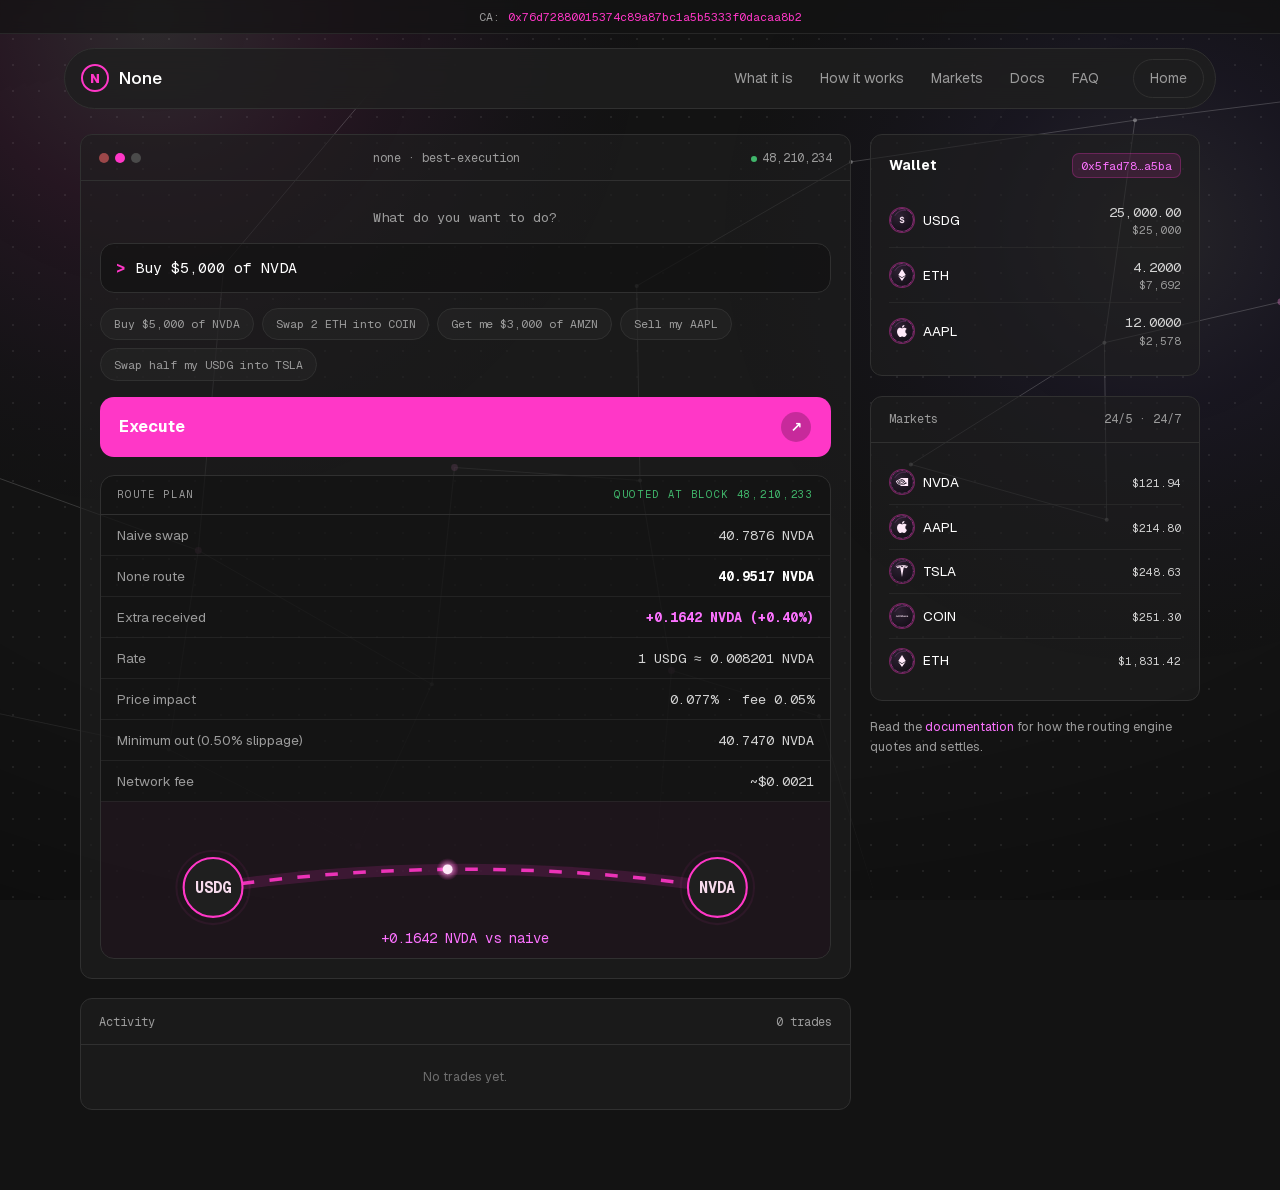
==== commit 3809dff6: "Give every glow a falloff that ends in nothing The lights on this page were two-stop gradients: colo" ====
--- a/app/index.html
+++ b/app/index.html
@@ -6,7 +6,7 @@
 <meta name="description" content="Type a trade in plain English and None routes it across every venue on Robinhood Chain."/>
 <link rel="icon" href="/icon.svg" type="image/svg+xml"/>
 <link rel="stylesheet" href="/_next/static/chunks/3ksqjcf432ghy.css"/>
-<link rel="stylesheet" href="/nk-page.css"/>
+<link rel="stylesheet" href="/nk-page.css?v=2"/>
 <style>
 .wrap{max-width:72rem;margin:0 auto;padding:1.6rem 1rem 5rem}
 .cols{display:grid;grid-template-columns:1fr 330px;gap:1.2rem;align-items:start}
@@ -87,7 +87,7 @@
 .receipt .r span:last-child{font-family:var(--font-geist-mono),monospace;color:#d4d4d4;word-break:break-all;text-align:right}
 .receipt .g{color:var(--green);font-weight:700}
 </style>
-<link rel="preload" as="font" type="font/woff2" crossorigin href="/fonts/space-grotesk-latin.woff2"/><link rel="stylesheet" href="/nk-type.css?v=3"/></head>
+<link rel="preload" as="font" type="font/woff2" crossorigin href="/fonts/space-grotesk-latin.woff2"/><link rel="stylesheet" href="/nk-type.css?v=4"/></head>
 <body>
 
 <div class="nk-topbar">CA: <span class="mono accent">0x76d72880015374c89a87bc1a5b5333f0dacaa8b2</span></div>
--- a/nk-page.css
+++ b/nk-page.css
@@ -14,6 +14,52 @@
   font-family:var(--font-geist-sans),ui-sans-serif,system-ui,-apple-system,sans-serif;
   -webkit-font-smoothing:antialiased;
 }
+
+/* Same three-layer background as the landing page: washes fixed to the
+   viewport, a fine dot lattice over the document, a vignette to hold the
+   centre. All gradients — no filters, so it costs one paint.
+
+   The stop tables come from .glowkit.py, for the reasons written out over the
+   matching rule in index.html: a two-stop ramp reaches its rim with the slope
+   still falling, and that slope step is seen as a ring. */
+body::before{
+  content:"";position:fixed;inset:0;z-index:0;pointer-events:none;
+  background:
+    radial-gradient(44vw 44vw at 12% 2%,
+      rgba(255,233,250,0.115) 0%, rgba(255,176,234,0.1108) 11.1%, rgba(255,120,218,0.0988) 22.2%,
+      rgba(255,63,201,0.0808) 33.3%, rgba(235,59,207,0.0594) 44.4%, rgba(212,63,217,0.038) 55.6%,
+      rgba(189,67,226,0.0197) 66.7%, rgba(166,71,236,0.0071) 77.8%, rgba(143,76,245,0.0011) 88.9%,
+      rgba(120,80,255,0) 100%),
+    radial-gradient(40vw 40vw at 90% 26%,
+      rgba(239,228,255,0.085) 0%, rgba(201,181,255,0.0819) 11.1%, rgba(163,134,255,0.073) 22.2%,
+      rgba(126,87,255,0.0597) 33.3%, rgba(112,73,242,0.0439) 44.4%, rgba(103,65,227,0.0281) 55.6%,
+      rgba(94,58,213,0.0146) 66.7%, rgba(85,50,198,0.0052) 77.8%, rgba(76,42,183,0.0008) 88.9%,
+      rgba(67,34,168,0) 100%),
+    radial-gradient(120% 85% at 50% 42%, transparent 54%, rgba(0,0,0,.4) 100%);
+}
+/* Two surfaces, each where it belongs.
+
+   The network is a hero idea: it says "these are the venues the router walks".
+   Left running the full page it cut lines straight through the cards and
+   across body copy — exactly the noise it was meant to avoid. So it lives at
+   the top of the document, scrolls away with the hero, and fades out before
+   the reading starts.
+
+   Below that, only the fine dot lattice remains: a surface, not a picture. */
+body::after{
+  content:"";position:absolute;top:0;left:0;right:0;height:1000px;
+  z-index:0;pointer-events:none;
+  background:url("data:image/svg+xml,<svg xmlns='http://www.w3.org/2000/svg' viewBox='0 0 1600 1000' fill='none'><g stroke='%23ffffff' stroke-width='1' opacity='0.30'><line x1='92.8' y1='454.3' x2='50.8' y2='690.8'/><line x1='92.8' y1='454.3' x2='358.3' y2='550.4'/><line x1='50.8' y1='690.8' x2='328.8' y2='749.4'/><line x1='383.8' y1='265.4' x2='358.3' y2='550.4'/><line x1='383.8' y1='265.4' x2='547.1' y2='71.6'/><line x1='358.3' y1='550.4' x2='328.8' y2='749.4'/><line x1='358.3' y1='550.4' x2='591.8' y2='684.2'/><line x1='328.8' y1='749.4' x2='518.0' y2='846.4'/><line x1='614.5' y1='467.5' x2='591.8' y2='684.2'/><line x1='614.5' y1='467.5' x2='800.0' y2='480.4'/><line x1='591.8' y1='684.2' x2='518.0' y2='846.4'/><line x1='796.7' y1='285.9' x2='800.0' y2='480.4'/><line x1='796.7' y1='285.9' x2='1010.9' y2='161.9'/><line x1='800.0' y1='480.4' x2='831.5' y2='670.4'/><line x1='831.5' y1='670.4' x2='809.2' y2='934.5'/><line x1='831.5' y1='670.4' x2='979.0' y2='716.2'/><line x1='809.2' y1='934.5' x2='1047.3' y2='934.6'/><line x1='1010.9' y1='161.9' x2='1295.0' y2='120.2'/><line x1='1070.9' y1='464.4' x2='1264.4' y2='342.7'/><line x1='1070.9' y1='464.4' x2='1266.7' y2='519.7'/><line x1='979.0' y1='716.2' x2='1047.3' y2='934.6'/><line x1='1047.3' y1='934.6' x2='1288.8' y2='947.3'/><line x1='1295.0' y1='120.2' x2='1264.4' y2='342.7'/><line x1='1295.0' y1='120.2' x2='1474.4' y2='97.7'/><line x1='1264.4' y1='342.7' x2='1266.7' y2='519.7'/><line x1='1264.4' y1='342.7' x2='1440.9' y2='301.9'/><line x1='1474.4' y1='97.7' x2='1440.9' y2='301.9'/></g><g opacity='0.55'><circle cx='65.3' cy='126.3' r='2.0' fill='%23ffffff'/><circle cx='92.8' cy='454.3' r='2.0' fill='%23ffffff'/><circle cx='50.8' cy='690.8' r='2.0' fill='%23ffffff'/><circle cx='383.8' cy='265.4' r='2.0' fill='%23ffffff'/><circle cx='358.3' cy='550.4' r='3.4' fill='%23ff8fe0'/><circle cx='328.8' cy='749.4' r='2.0' fill='%23ffffff'/><circle cx='547.1' cy='71.6' r='2.0' fill='%23ffffff'/><circle cx='614.5' cy='467.5' r='3.4' fill='%23ff8fe0'/><circle cx='591.8' cy='684.2' r='2.0' fill='%23ffffff'/><circle cx='518.0' cy='846.4' r='3.4' fill='%23ff8fe0'/><circle cx='796.7' cy='285.9' r='2.0' fill='%23ffffff'/><circle cx='800.0' cy='480.4' r='2.0' fill='%23ffffff'/><circle cx='831.5' cy='670.4' r='3.4' fill='%23ff8fe0'/><circle cx='809.2' cy='934.5' r='2.0' fill='%23ffffff'/><circle cx='1010.9' cy='161.9' r='2.0' fill='%23ffffff'/><circle cx='1070.9' cy='464.4' r='2.0' fill='%23ffffff'/><circle cx='979.0' cy='716.2' r='2.0' fill='%23ffffff'/><circle cx='1047.3' cy='934.6' r='2.0' fill='%23ffffff'/><circle cx='1295.0' cy='120.2' r='2.0' fill='%23ffffff'/><circle cx='1264.4' cy='342.7' r='2.0' fill='%23ffffff'/><circle cx='1266.7' cy='519.7' r='2.0' fill='%23ffffff'/><circle cx='1288.8' cy='947.3' r='2.0' fill='%23ffffff'/><circle cx='1474.4' cy='97.7' r='2.0' fill='%23ffffff'/><circle cx='1440.9' cy='301.9' r='3.4' fill='%23ff8fe0'/></g></svg>") top center / 1600px 1000px no-repeat;
+  opacity:.62;
+  -webkit-mask-image:linear-gradient(#000 42%, transparent 92%);
+  mask-image:linear-gradient(#000 42%, transparent 92%);
+}
+html::after{
+  content:"";position:fixed;inset:0;z-index:0;pointer-events:none;
+  background-image:radial-gradient(rgba(255,255,255,.075) 1px, transparent 1px);
+  background-size:26px 26px;
+}
+body>*{position:relative;z-index:1}
 .mono{font-family:var(--font-geist-mono),ui-monospace,monospace}
 .accent{color:var(--accent)}
 .muted{color:var(--muted)}
--- a/nk-type.css
+++ b/nk-type.css
@@ -53,6 +53,20 @@
 .qrow.delta span:last-child,.receipt .g{
   text-shadow:none;
 }
+
+/* One exception, and only the hero line: a saturated colour this large on a
+   near-black field really does bloom in the eye, and rendering none at all is
+   its own kind of wrong. Three shadows rather than one — a real bloom is a
+   sum of lobes at different radii, and a single blur reads as a sticker
+   outline. The widest lobe runs violet, matching the washes behind it.
+   Nowhere else: fourteen glowing headings would be a lighting scheme, and the
+   rule above is still right for the other thirteen. */
+h1 .text-accent{
+  text-shadow:
+    0 0 18px rgba(255,55,199,.26),
+    0 0 46px rgba(255,55,199,.13),
+    0 0 92px rgba(120,80,255,.10);
+}
 .nk-logo{ box-shadow:none; }
 
 /* mono keeps its own job: tickers, addresses, code */
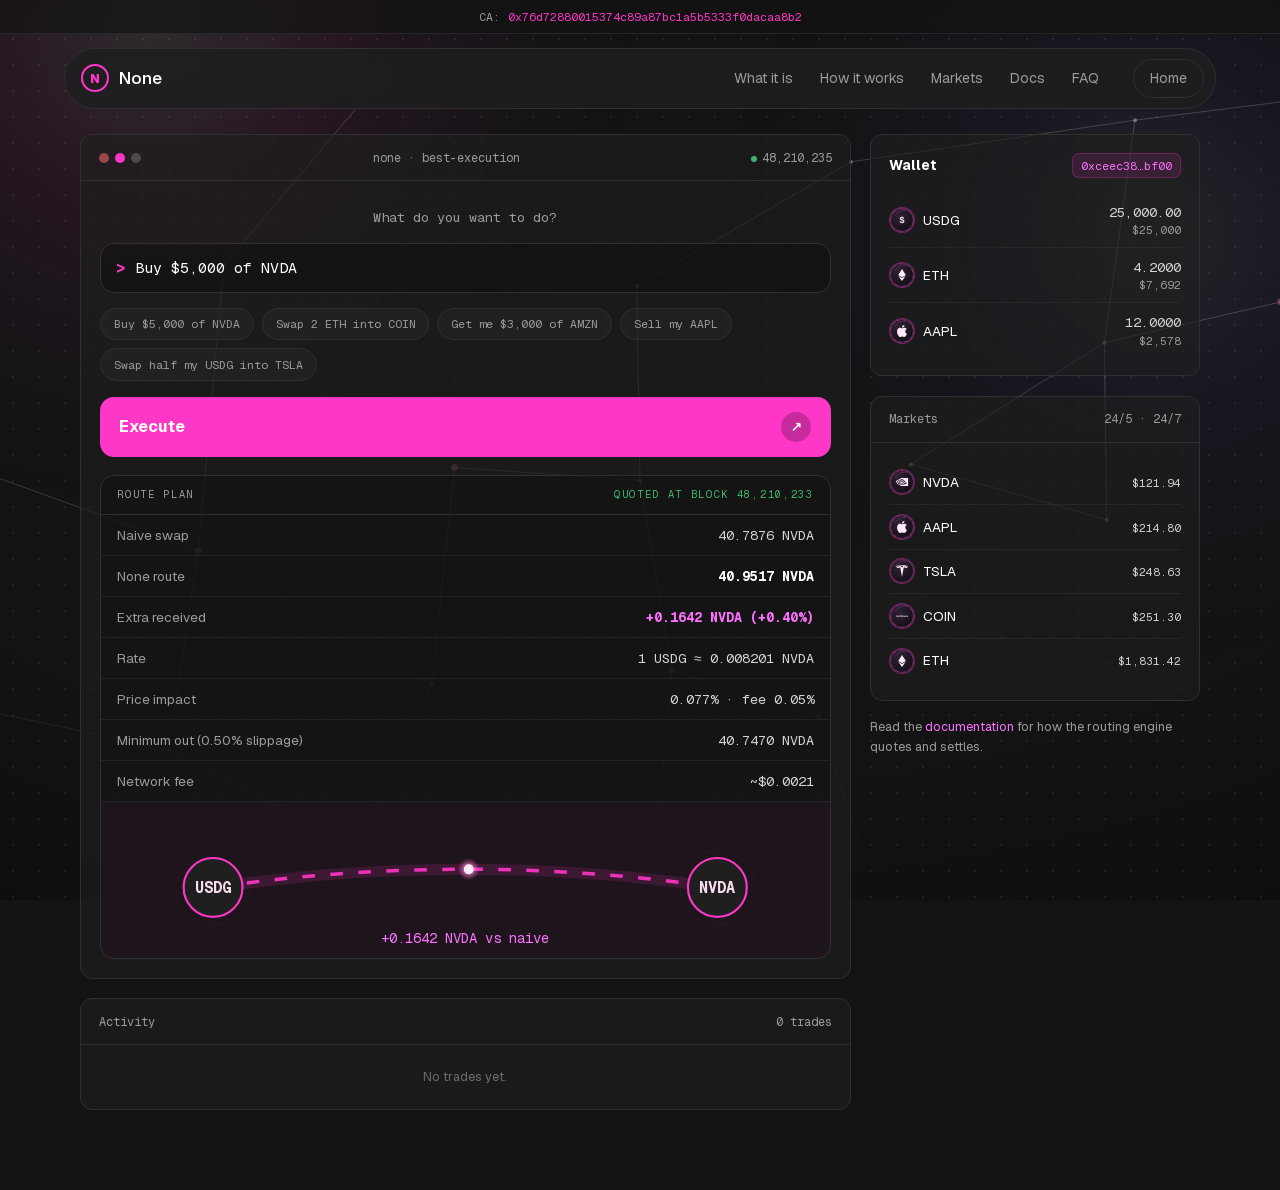
==== commit dab4c76a: "Draw the three things the copy was only asserting Seven of ten sections had no image of any kind. Th" ====
--- a/app/index.html
+++ b/app/index.html
@@ -3,7 +3,7 @@
 <meta charset="utf-8"/>
 <meta name="viewport" content="width=device-width, initial-scale=1"/>
 <title>Trade — None AI</title>
-<meta name="description" content="Type a trade in plain English and None routes it across every venue on Robinhood Chain."/>
+<meta name="description" content="Type a trade in plain English and None routes it across every venue on Robinhood Chain."/><meta property="og:type" content="website"/><meta property="og:title" content="None AI — Trade &amp; chat on Robinhood Chain"/><meta property="og:description" content="Say the trade in plain language. None quotes every venue, routes it, and hands your wallet one transaction to sign."/><meta property="og:image" content="/og.png"/><meta property="og:image:width" content="1200"/><meta property="og:image:height" content="630"/><meta name="twitter:card" content="summary_large_image"/><meta name="twitter:image" content="/og.png"/>
 <link rel="icon" href="/icon.svg" type="image/svg+xml"/>
 <link rel="stylesheet" href="/_next/static/chunks/3ksqjcf432ghy.css"/>
 <link rel="stylesheet" href="/nk-page.css?v=2"/>
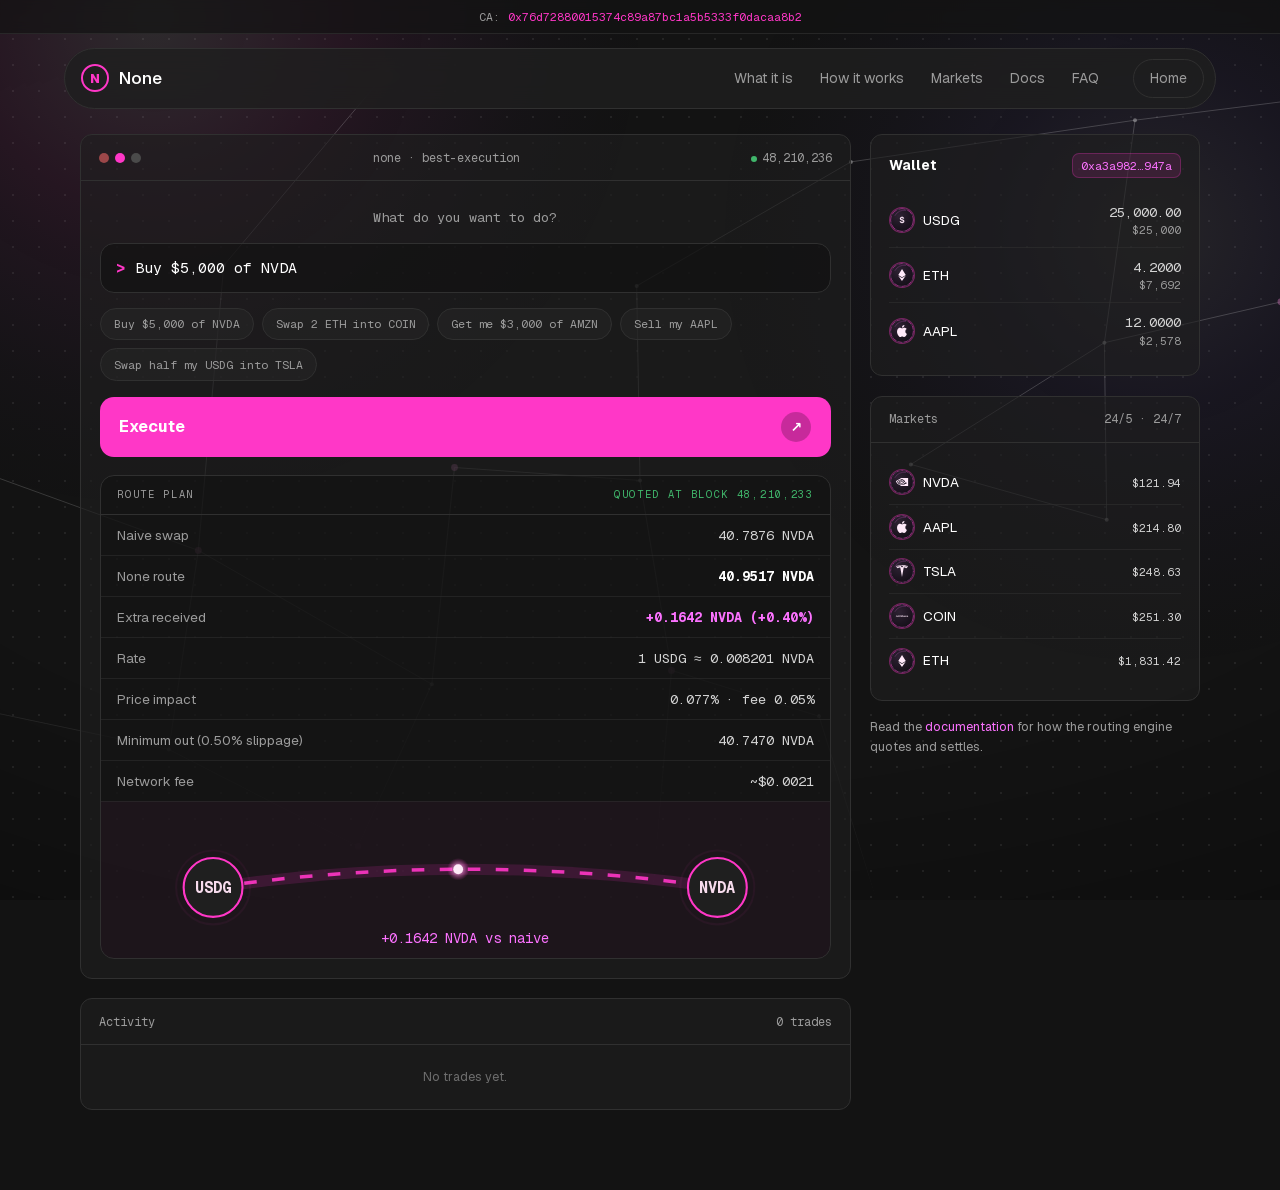
==== commit c9318f86: "Delete the 596 KB of JavaScript that was only breaking things Measured before changing anything, and" ====
--- a/app/index.html
+++ b/app/index.html
@@ -3,7 +3,7 @@
 <meta charset="utf-8"/>
 <meta name="viewport" content="width=device-width, initial-scale=1"/>
 <title>Trade — None AI</title>
-<meta name="description" content="Type a trade in plain English and None routes it across every venue on Robinhood Chain."/><meta property="og:type" content="website"/><meta property="og:title" content="None AI — Trade &amp; chat on Robinhood Chain"/><meta property="og:description" content="Say the trade in plain language. None quotes every venue, routes it, and hands your wallet one transaction to sign."/><meta property="og:image" content="/og.png"/><meta property="og:image:width" content="1200"/><meta property="og:image:height" content="630"/><meta name="twitter:card" content="summary_large_image"/><meta name="twitter:image" content="/og.png"/>
+<meta name="description" content="Type a trade in plain English and None routes it across every venue on Robinhood Chain."/><meta property="og:type" content="website"/><meta property="og:title" content="None AI — Trade &amp; chat on Robinhood Chain"/><meta property="og:description" content="Say the trade in plain language. None quotes every venue, routes it, and hands your wallet one transaction to sign."/><meta property="og:image" content="/og.jpg"/><meta property="og:image:width" content="1200"/><meta property="og:image:height" content="630"/><meta name="twitter:card" content="summary_large_image"/><meta name="twitter:image" content="/og.jpg"/>
 <link rel="icon" href="/icon.svg" type="image/svg+xml"/>
 <link rel="stylesheet" href="/_next/static/chunks/3ksqjcf432ghy.css"/>
 <link rel="stylesheet" href="/nk-page.css?v=2"/>
@@ -87,7 +87,7 @@
 .receipt .r span:last-child{font-family:var(--font-geist-mono),monospace;color:#d4d4d4;word-break:break-all;text-align:right}
 .receipt .g{color:var(--green);font-weight:700}
 </style>
-<link rel="preload" as="font" type="font/woff2" crossorigin href="/fonts/space-grotesk-latin.woff2"/><link rel="stylesheet" href="/nk-type.css?v=4"/></head>
+<link rel="stylesheet" href="/nk-type.css?v=4"/></head>
 <body>
 
 <div class="nk-topbar">CA: <span class="mono accent">0x76d72880015374c89a87bc1a5b5333f0dacaa8b2</span></div>
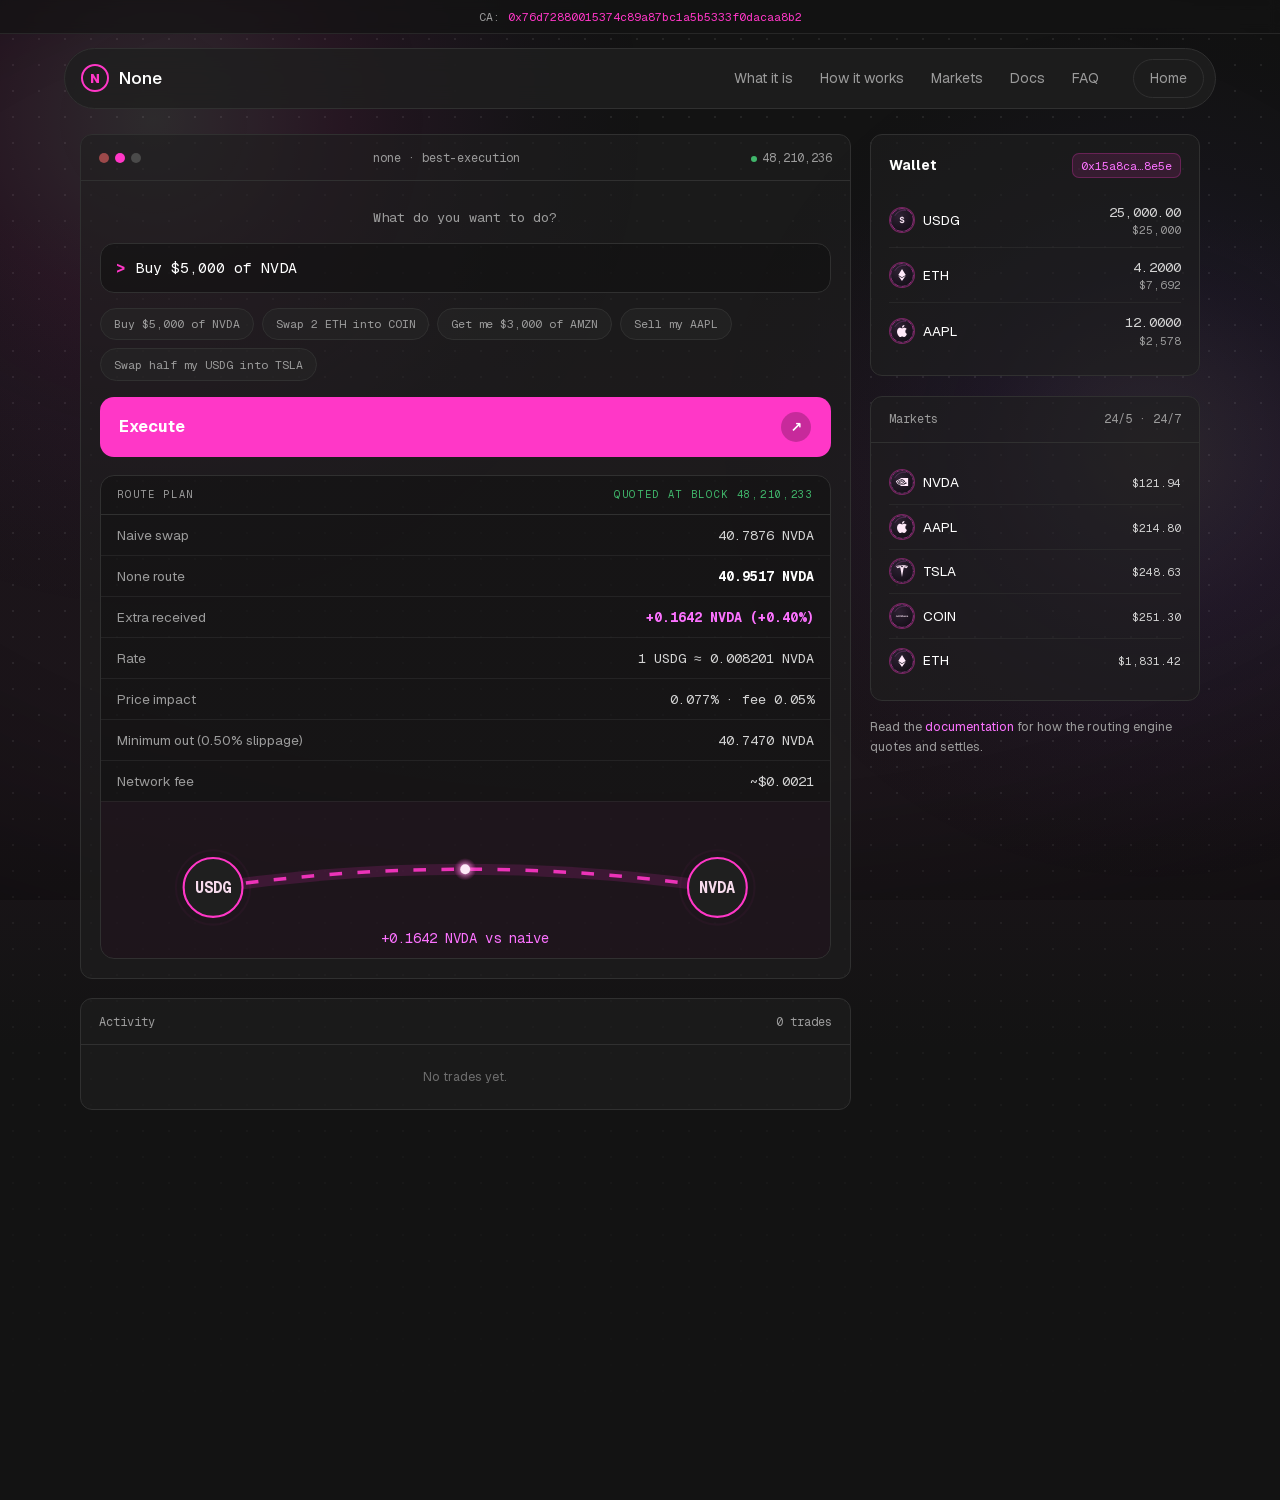
==== commit 5659bcc9: "Rework the background after gitequity.xyz Read the reference off the live page rather than guessing." ====
--- a/app/index.html
+++ b/app/index.html
@@ -6,7 +6,7 @@
 <meta name="description" content="Type a trade in plain English and None routes it across every venue on Robinhood Chain."/><meta property="og:type" content="website"/><meta property="og:title" content="None AI — Trade &amp; chat on Robinhood Chain"/><meta property="og:description" content="Say the trade in plain language. None quotes every venue, routes it, and hands your wallet one transaction to sign."/><meta property="og:image" content="/og.jpg"/><meta property="og:image:width" content="1200"/><meta property="og:image:height" content="630"/><meta name="twitter:card" content="summary_large_image"/><meta name="twitter:image" content="/og.jpg"/>
 <link rel="icon" href="/icon.svg" type="image/svg+xml"/>
 <link rel="stylesheet" href="/_next/static/chunks/3ksqjcf432ghy.css"/>
-<link rel="stylesheet" href="/nk-page.css?v=2"/>
+<link rel="stylesheet" href="/nk-page.css?v=3"/>
 <style>
 .wrap{max-width:72rem;margin:0 auto;padding:1.6rem 1rem 5rem}
 .cols{display:grid;grid-template-columns:1fr 330px;gap:1.2rem;align-items:start}
--- a/nk-page.css
+++ b/nk-page.css
@@ -15,49 +15,49 @@
   -webkit-font-smoothing:antialiased;
 }
 
-/* Same three-layer background as the landing page: washes fixed to the
-   viewport, a fine dot lattice over the document, a vignette to hold the
-   centre. All gradients — no filters, so it costs one paint.
-
-   The stop tables come from .glowkit.py, for the reasons written out over the
-   matching rule in index.html: a two-stop ramp reaches its rim with the slope
-   still falling, and that slope step is seen as a ring. */
+/* Same system as the landing page, after gitequity.xyz: the colour lives in
+   one band at the top and dissolves out, the body of the page is flat, and a
+   tonal arc interpolated in oklab carries the middle. See the long note over
+   the matching rule in index.html for why the reference's near-white band is
+   not reproduced literally. */
 body::before{
-  content:"";position:fixed;inset:0;z-index:0;pointer-events:none;
+  content:"";position:absolute;top:0;left:0;right:0;height:1500px;
+  z-index:0;pointer-events:none;
   background:
-    radial-gradient(44vw 44vw at 12% 2%,
+    radial-gradient(44vw 44vw at 12% 8%,
       rgba(255,233,250,0.115) 0%, rgba(255,176,234,0.1108) 11.1%, rgba(255,120,218,0.0988) 22.2%,
       rgba(255,63,201,0.0808) 33.3%, rgba(235,59,207,0.0594) 44.4%, rgba(212,63,217,0.038) 55.6%,
       rgba(189,67,226,0.0197) 66.7%, rgba(166,71,236,0.0071) 77.8%, rgba(143,76,245,0.0011) 88.9%,
       rgba(120,80,255,0) 100%),
-    radial-gradient(40vw 40vw at 90% 26%,
+    radial-gradient(40vw 40vw at 90% 30%,
       rgba(239,228,255,0.085) 0%, rgba(201,181,255,0.0819) 11.1%, rgba(163,134,255,0.073) 22.2%,
       rgba(126,87,255,0.0597) 33.3%, rgba(112,73,242,0.0439) 44.4%, rgba(103,65,227,0.0281) 55.6%,
       rgba(94,58,213,0.0146) 66.7%, rgba(85,50,198,0.0052) 77.8%, rgba(76,42,183,0.0008) 88.9%,
       rgba(67,34,168,0) 100%),
-    radial-gradient(120% 85% at 50% 42%, transparent 54%, rgba(0,0,0,.4) 100%);
-}
-/* Two surfaces, each where it belongs.
-
-   The network is a hero idea: it says "these are the venues the router walks".
-   Left running the full page it cut lines straight through the cards and
-   across body copy — exactly the noise it was meant to avoid. So it lives at
-   the top of the document, scrolls away with the hero, and fades out before
-   the reading starts.
-
-   Below that, only the fine dot lattice remains: a surface, not a picture. */
-body::after{
-  content:"";position:absolute;top:0;left:0;right:0;height:1000px;
-  z-index:0;pointer-events:none;
-  background:url("data:image/svg+xml,<svg xmlns='http://www.w3.org/2000/svg' viewBox='0 0 1600 1000' fill='none'><g stroke='%23ffffff' stroke-width='1' opacity='0.30'><line x1='92.8' y1='454.3' x2='50.8' y2='690.8'/><line x1='92.8' y1='454.3' x2='358.3' y2='550.4'/><line x1='50.8' y1='690.8' x2='328.8' y2='749.4'/><line x1='383.8' y1='265.4' x2='358.3' y2='550.4'/><line x1='383.8' y1='265.4' x2='547.1' y2='71.6'/><line x1='358.3' y1='550.4' x2='328.8' y2='749.4'/><line x1='358.3' y1='550.4' x2='591.8' y2='684.2'/><line x1='328.8' y1='749.4' x2='518.0' y2='846.4'/><line x1='614.5' y1='467.5' x2='591.8' y2='684.2'/><line x1='614.5' y1='467.5' x2='800.0' y2='480.4'/><line x1='591.8' y1='684.2' x2='518.0' y2='846.4'/><line x1='796.7' y1='285.9' x2='800.0' y2='480.4'/><line x1='796.7' y1='285.9' x2='1010.9' y2='161.9'/><line x1='800.0' y1='480.4' x2='831.5' y2='670.4'/><line x1='831.5' y1='670.4' x2='809.2' y2='934.5'/><line x1='831.5' y1='670.4' x2='979.0' y2='716.2'/><line x1='809.2' y1='934.5' x2='1047.3' y2='934.6'/><line x1='1010.9' y1='161.9' x2='1295.0' y2='120.2'/><line x1='1070.9' y1='464.4' x2='1264.4' y2='342.7'/><line x1='1070.9' y1='464.4' x2='1266.7' y2='519.7'/><line x1='979.0' y1='716.2' x2='1047.3' y2='934.6'/><line x1='1047.3' y1='934.6' x2='1288.8' y2='947.3'/><line x1='1295.0' y1='120.2' x2='1264.4' y2='342.7'/><line x1='1295.0' y1='120.2' x2='1474.4' y2='97.7'/><line x1='1264.4' y1='342.7' x2='1266.7' y2='519.7'/><line x1='1264.4' y1='342.7' x2='1440.9' y2='301.9'/><line x1='1474.4' y1='97.7' x2='1440.9' y2='301.9'/></g><g opacity='0.55'><circle cx='65.3' cy='126.3' r='2.0' fill='%23ffffff'/><circle cx='92.8' cy='454.3' r='2.0' fill='%23ffffff'/><circle cx='50.8' cy='690.8' r='2.0' fill='%23ffffff'/><circle cx='383.8' cy='265.4' r='2.0' fill='%23ffffff'/><circle cx='358.3' cy='550.4' r='3.4' fill='%23ff8fe0'/><circle cx='328.8' cy='749.4' r='2.0' fill='%23ffffff'/><circle cx='547.1' cy='71.6' r='2.0' fill='%23ffffff'/><circle cx='614.5' cy='467.5' r='3.4' fill='%23ff8fe0'/><circle cx='591.8' cy='684.2' r='2.0' fill='%23ffffff'/><circle cx='518.0' cy='846.4' r='3.4' fill='%23ff8fe0'/><circle cx='796.7' cy='285.9' r='2.0' fill='%23ffffff'/><circle cx='800.0' cy='480.4' r='2.0' fill='%23ffffff'/><circle cx='831.5' cy='670.4' r='3.4' fill='%23ff8fe0'/><circle cx='809.2' cy='934.5' r='2.0' fill='%23ffffff'/><circle cx='1010.9' cy='161.9' r='2.0' fill='%23ffffff'/><circle cx='1070.9' cy='464.4' r='2.0' fill='%23ffffff'/><circle cx='979.0' cy='716.2' r='2.0' fill='%23ffffff'/><circle cx='1047.3' cy='934.6' r='2.0' fill='%23ffffff'/><circle cx='1295.0' cy='120.2' r='2.0' fill='%23ffffff'/><circle cx='1264.4' cy='342.7' r='2.0' fill='%23ffffff'/><circle cx='1266.7' cy='519.7' r='2.0' fill='%23ffffff'/><circle cx='1288.8' cy='947.3' r='2.0' fill='%23ffffff'/><circle cx='1474.4' cy='97.7' r='2.0' fill='%23ffffff'/><circle cx='1440.9' cy='301.9' r='3.4' fill='%23ff8fe0'/></g></svg>") top center / 1600px 1000px no-repeat;
-  opacity:.62;
-  -webkit-mask-image:linear-gradient(#000 42%, transparent 92%);
-  mask-image:linear-gradient(#000 42%, transparent 92%);
-}
+    radial-gradient(rgba(255,255,255,.075) 1px, transparent 1px) 0 0 / 26px 26px;
+  -webkit-mask-image:linear-gradient(#000 50%, rgba(0,0,0,.3) 78%, transparent 100%);
+  mask-image:linear-gradient(#000 50%, rgba(0,0,0,.3) 78%, transparent 100%);
+}
+body{
+  background-image:linear-gradient(
+    rgba(34,22,31,0) 0%, rgba(34,22,31,0) 18%,
+    rgba(34,22,31,.55) 40%, rgba(34,22,31,.55) 66%,
+    rgba(34,22,31,0) 88%, rgba(34,22,31,0) 100%);
+  background-image:linear-gradient(in oklab,
+    rgba(34,22,31,0) 0%, rgba(34,22,31,0) 18%,
+    rgba(34,22,31,.55) 40%, rgba(34,22,31,.55) 66%,
+    rgba(34,22,31,0) 88%, rgba(34,22,31,0) 100%);
+  background-repeat:no-repeat;
+}
+/* The landing page carries a network graph behind its hero. These two pages
+   have no hero — the nav is followed immediately by body copy — so the graph
+   was drawing diagonals straight across the text it was meant to sit behind.
+   The reference concentrates its imagery in one block and leaves the reading
+   flat; here that means no graph at all. */
+
 html::after{
   content:"";position:fixed;inset:0;z-index:0;pointer-events:none;
-  background-image:radial-gradient(rgba(255,255,255,.075) 1px, transparent 1px);
-  background-size:26px 26px;
+  background:radial-gradient(120% 85% at 50% 42%, transparent 54%, rgba(0,0,0,.4) 100%);
 }
 body>*{position:relative;z-index:1}
 .mono{font-family:var(--font-geist-mono),ui-monospace,monospace}
